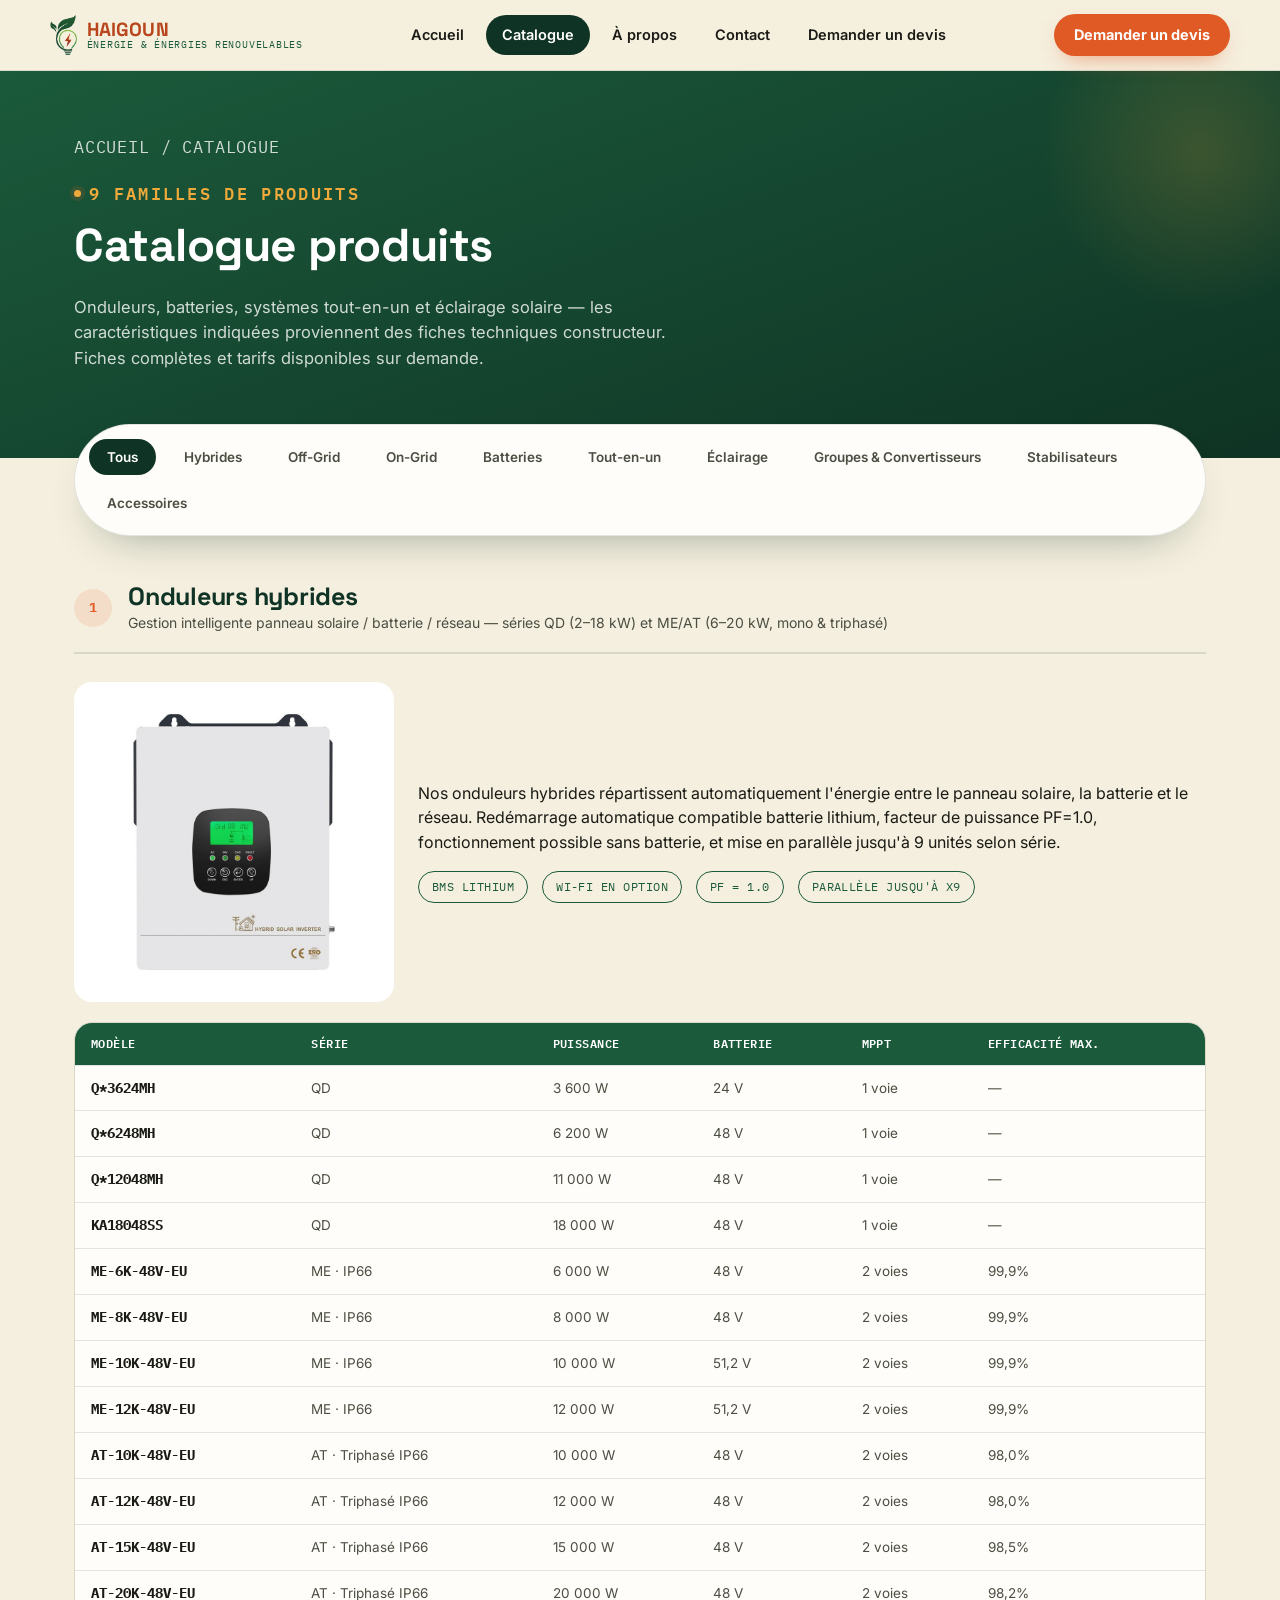
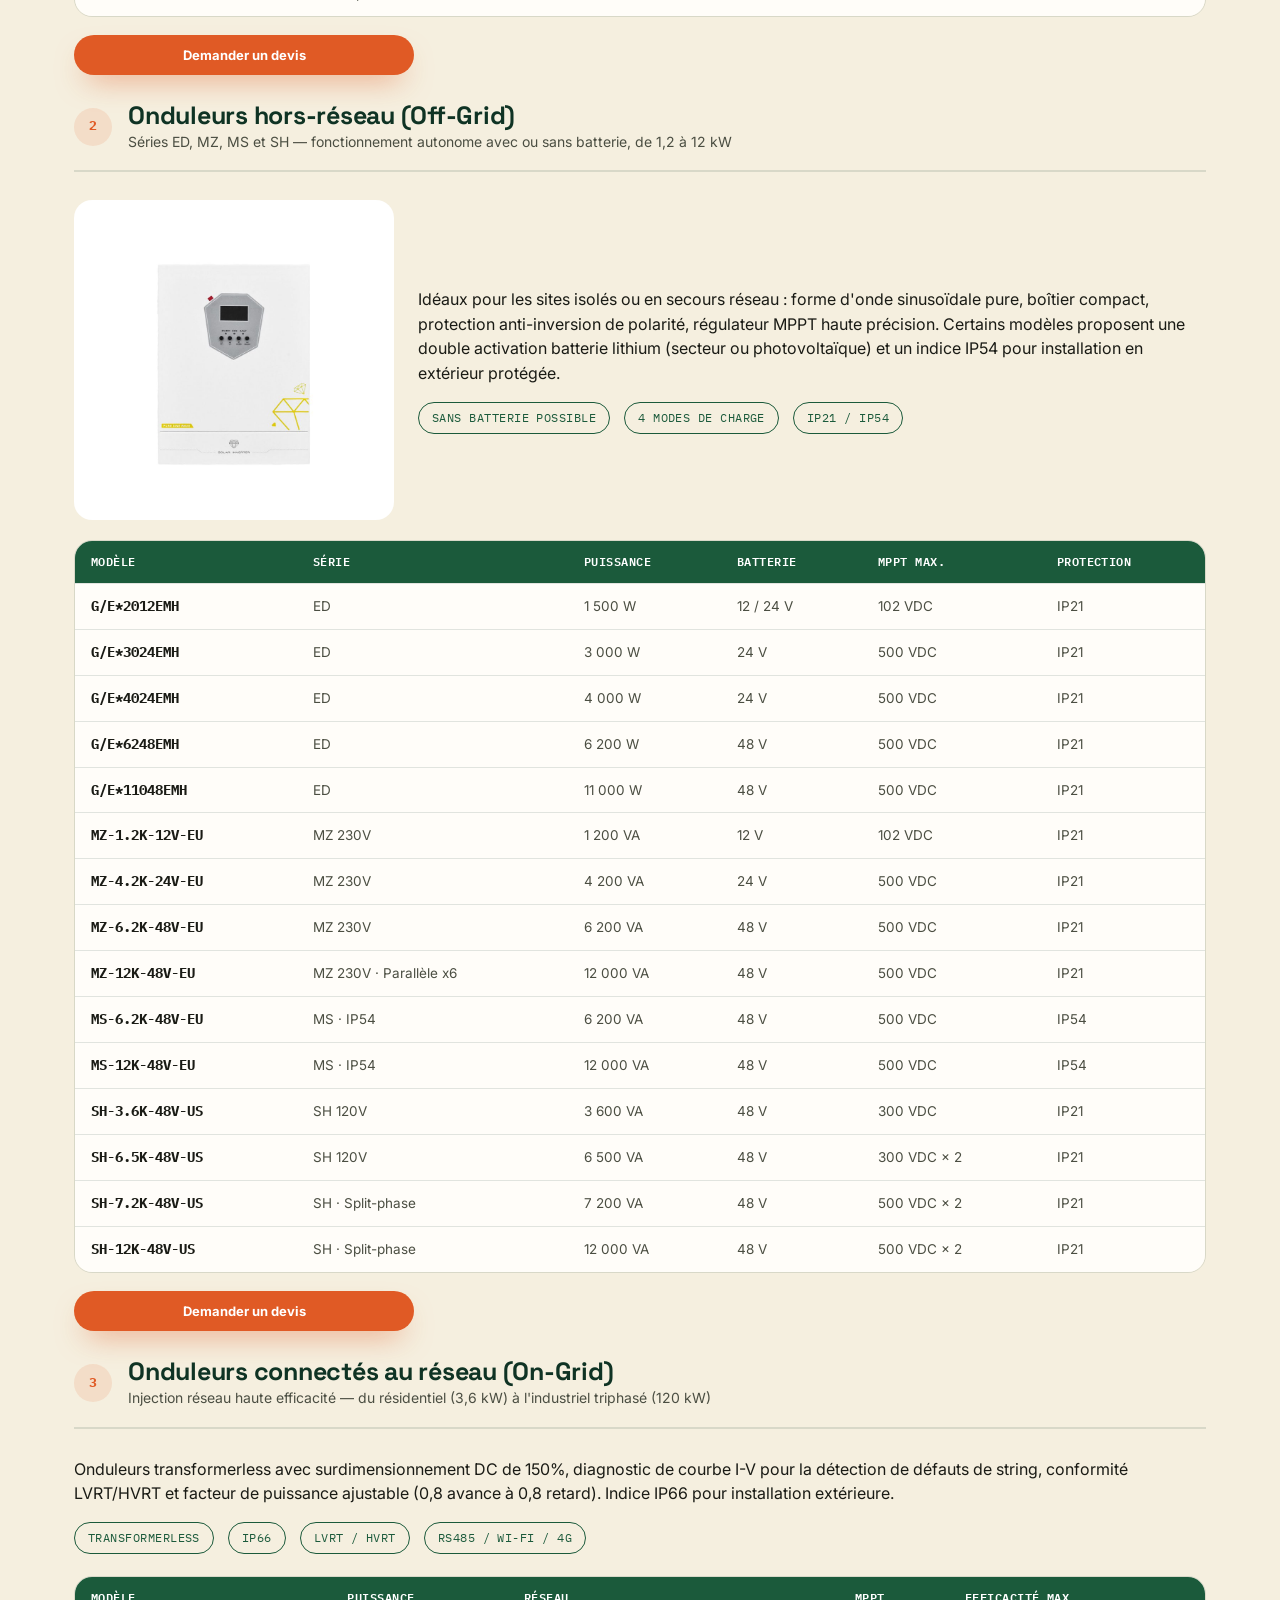
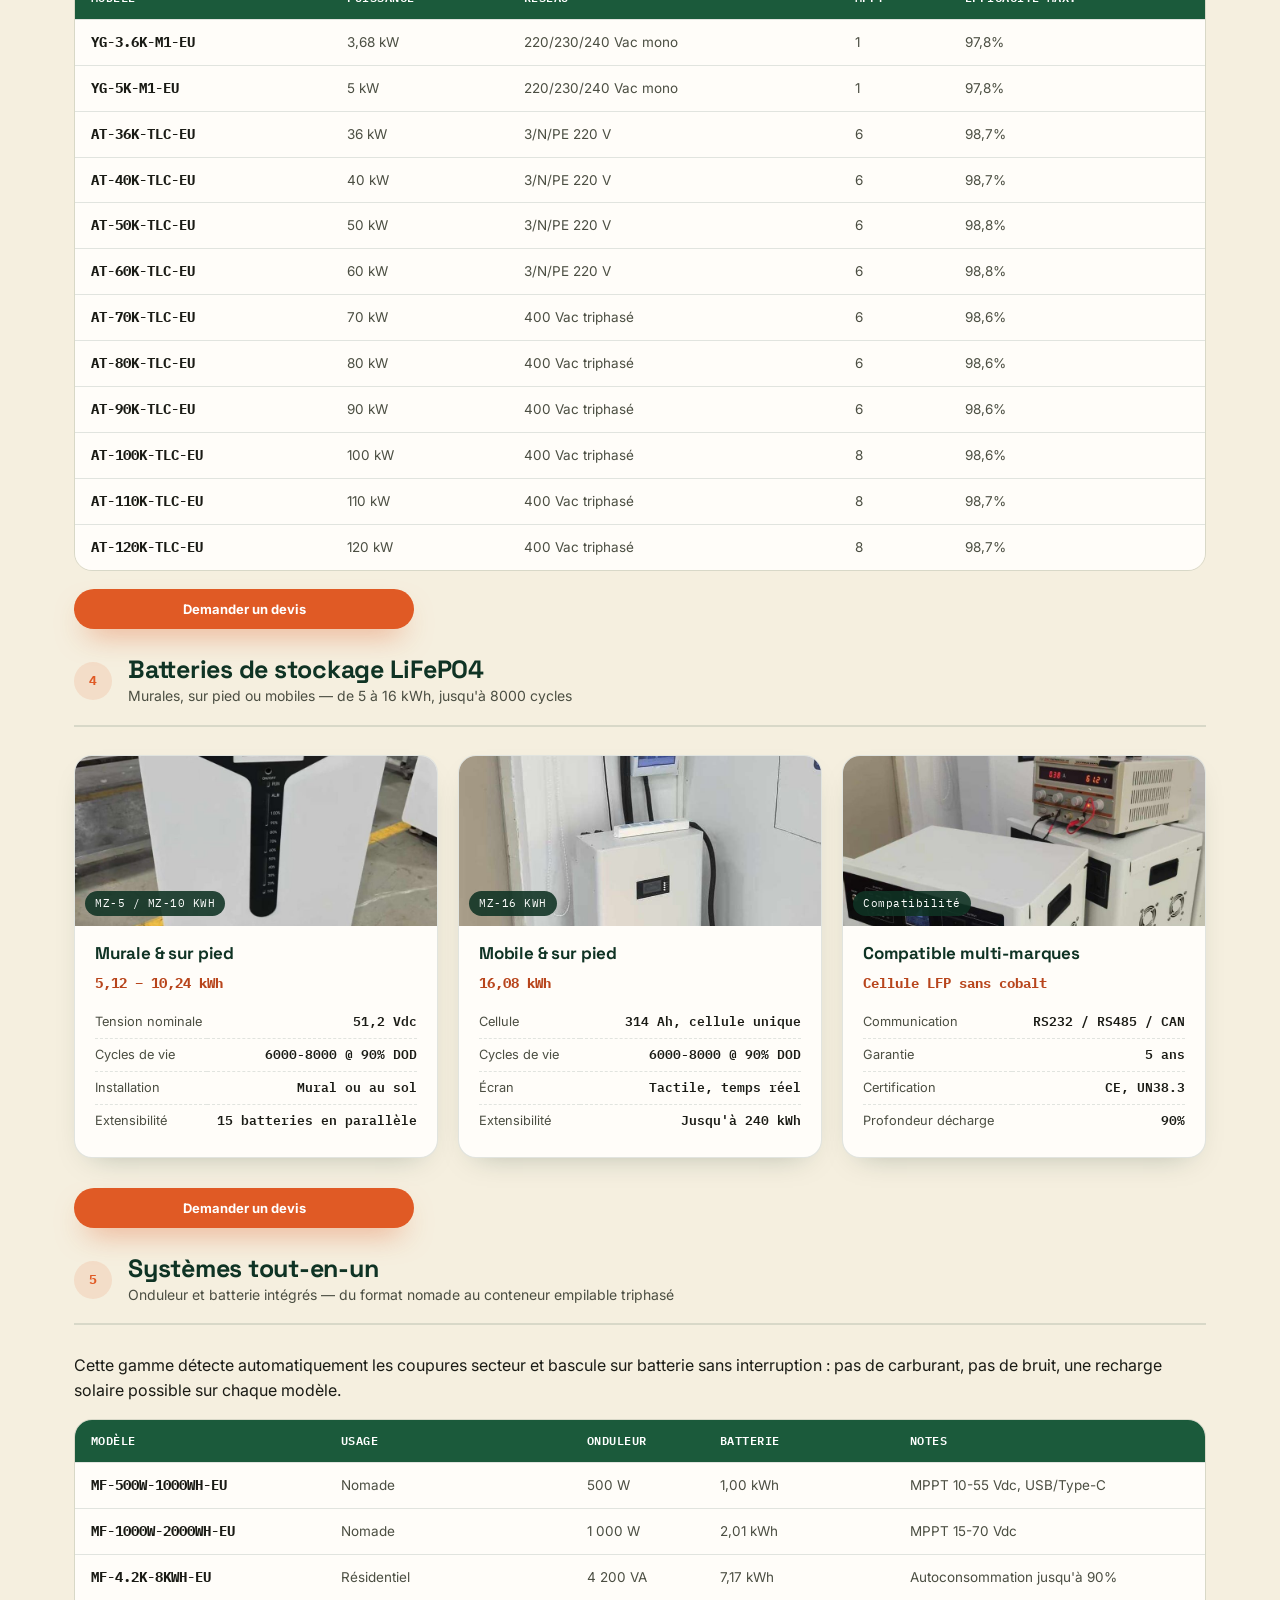
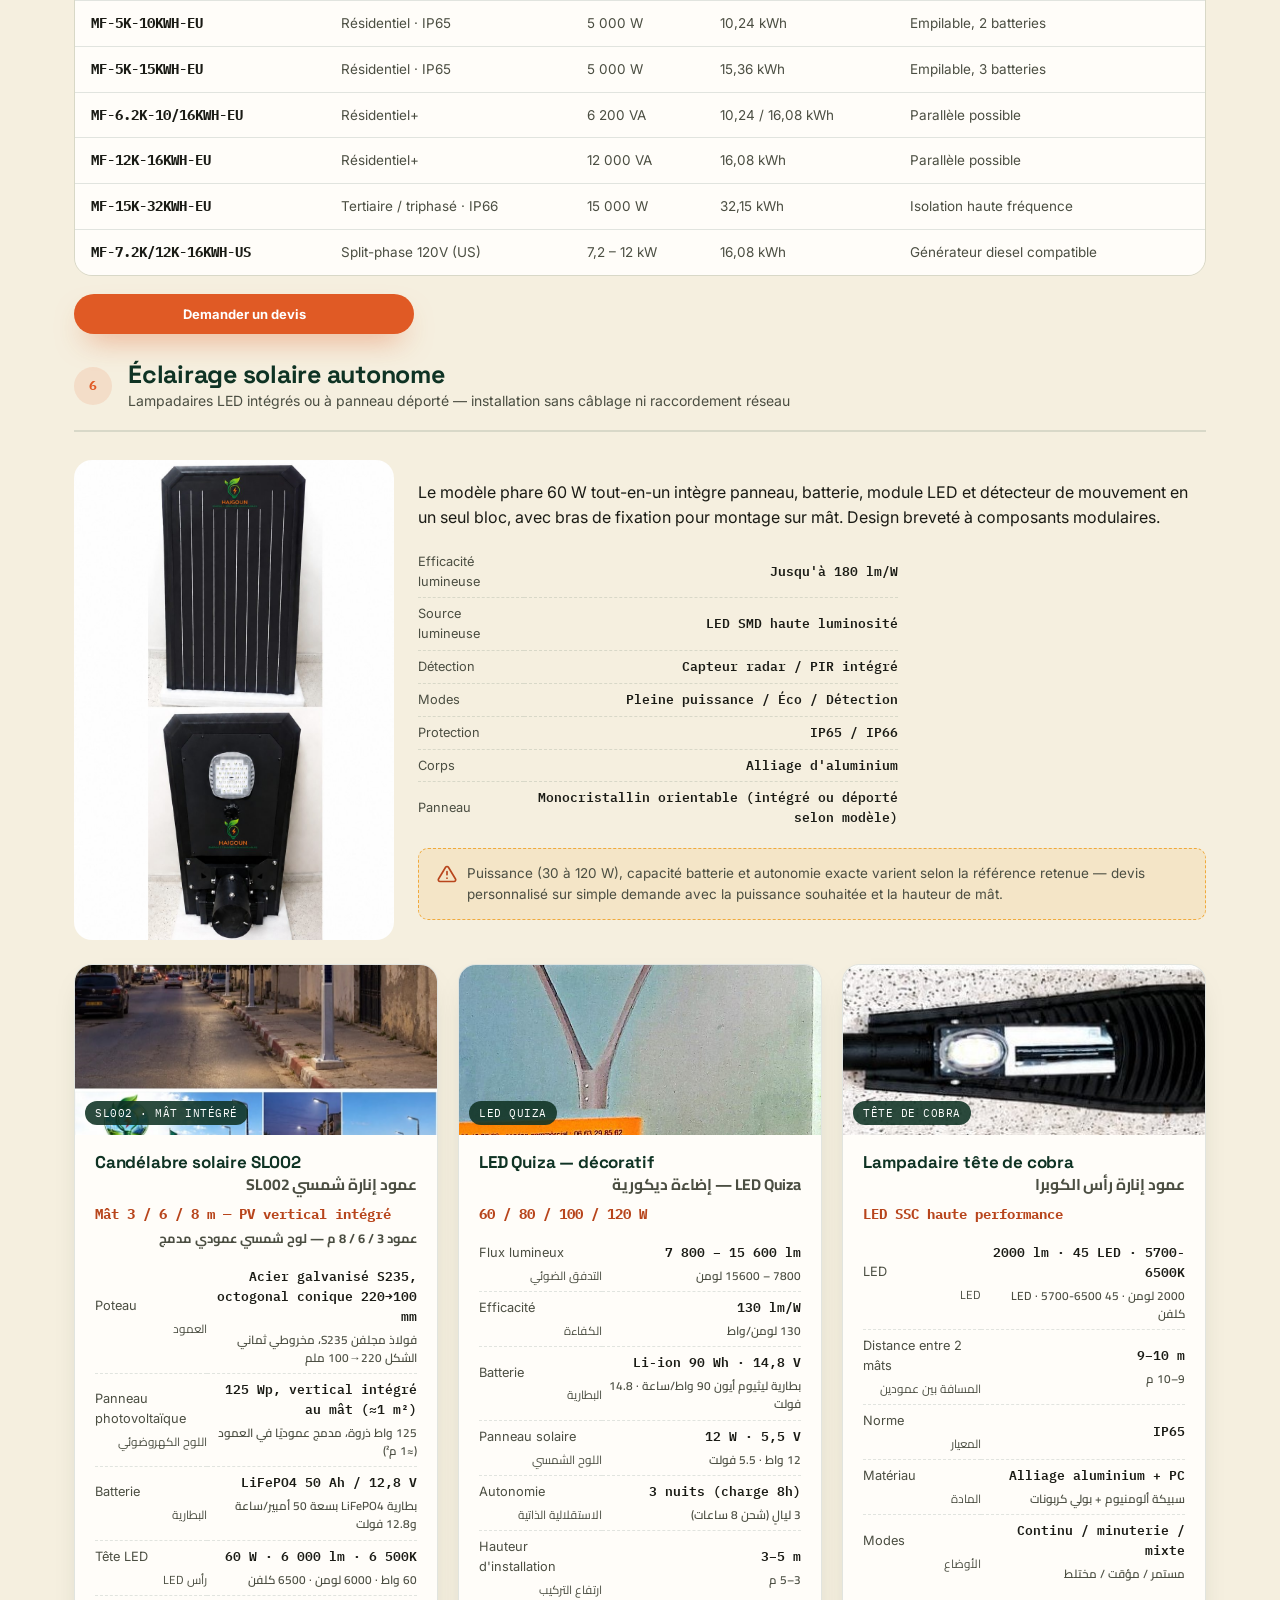
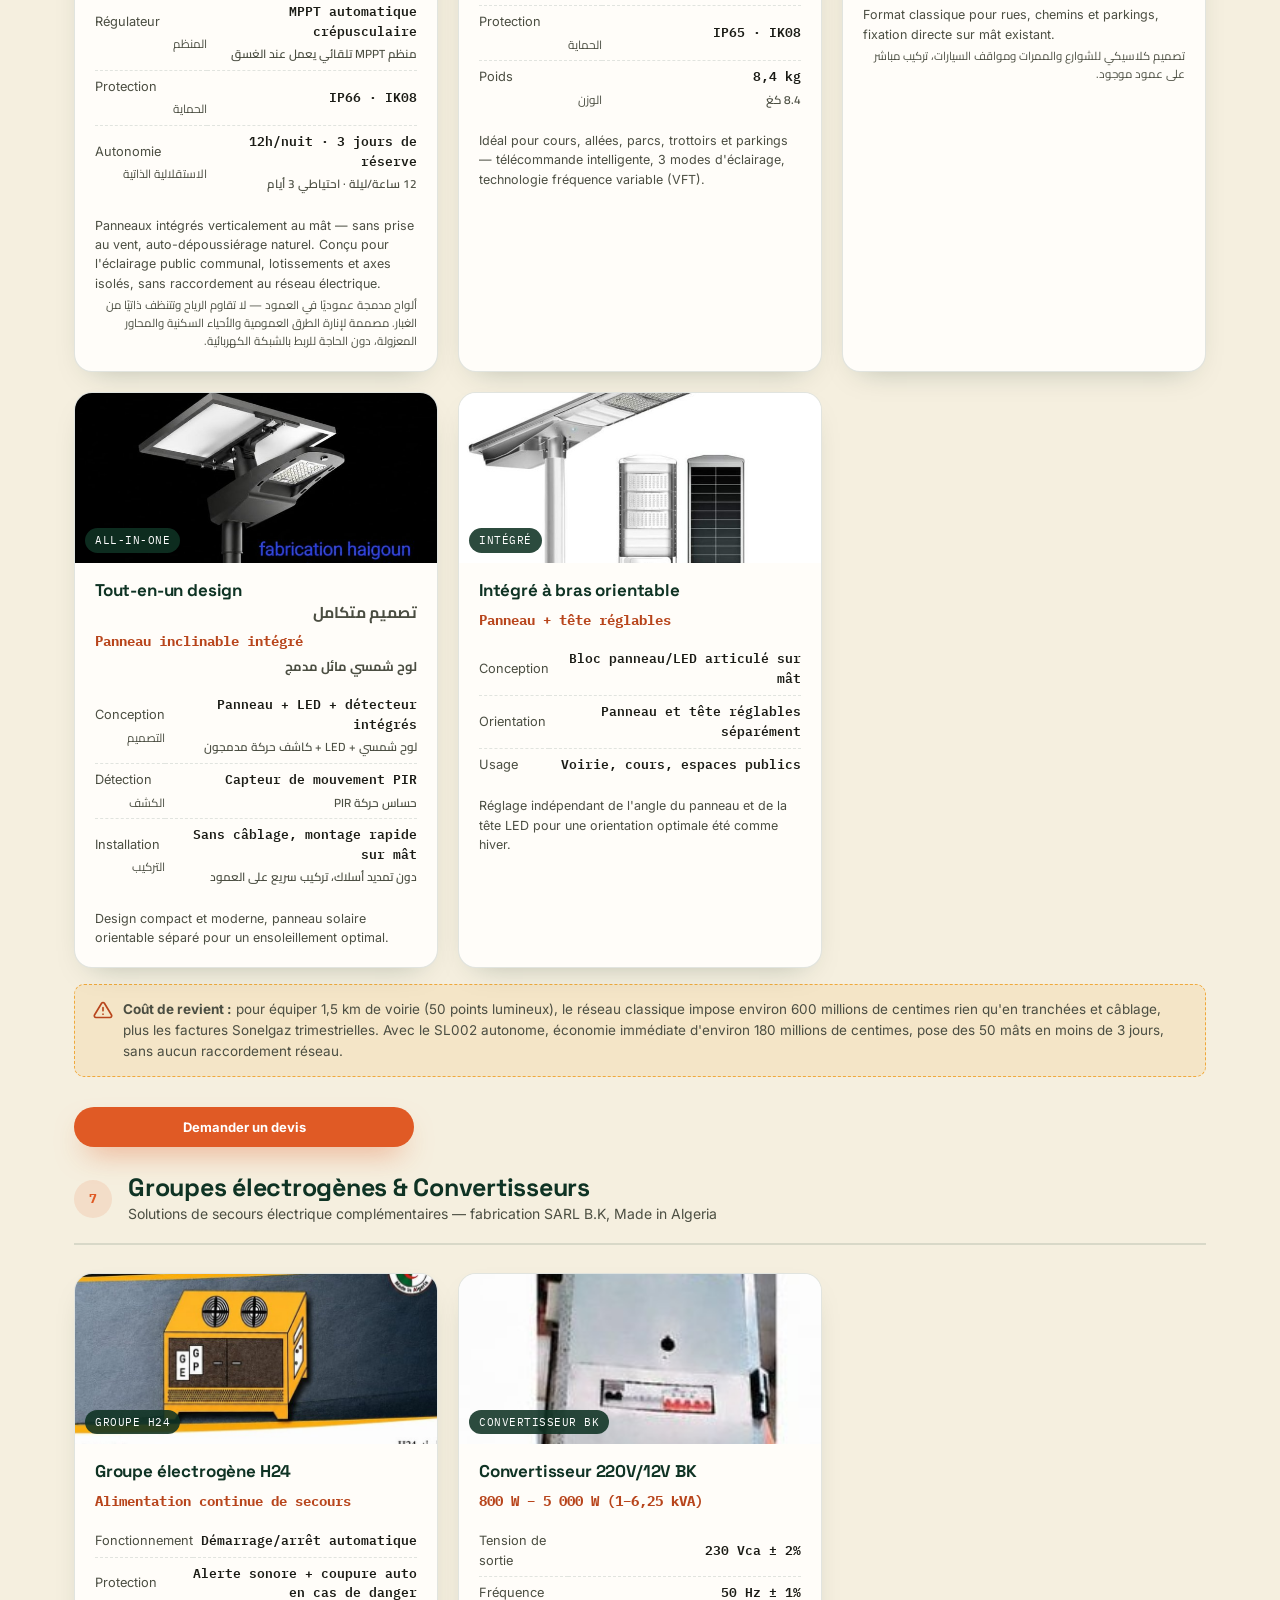
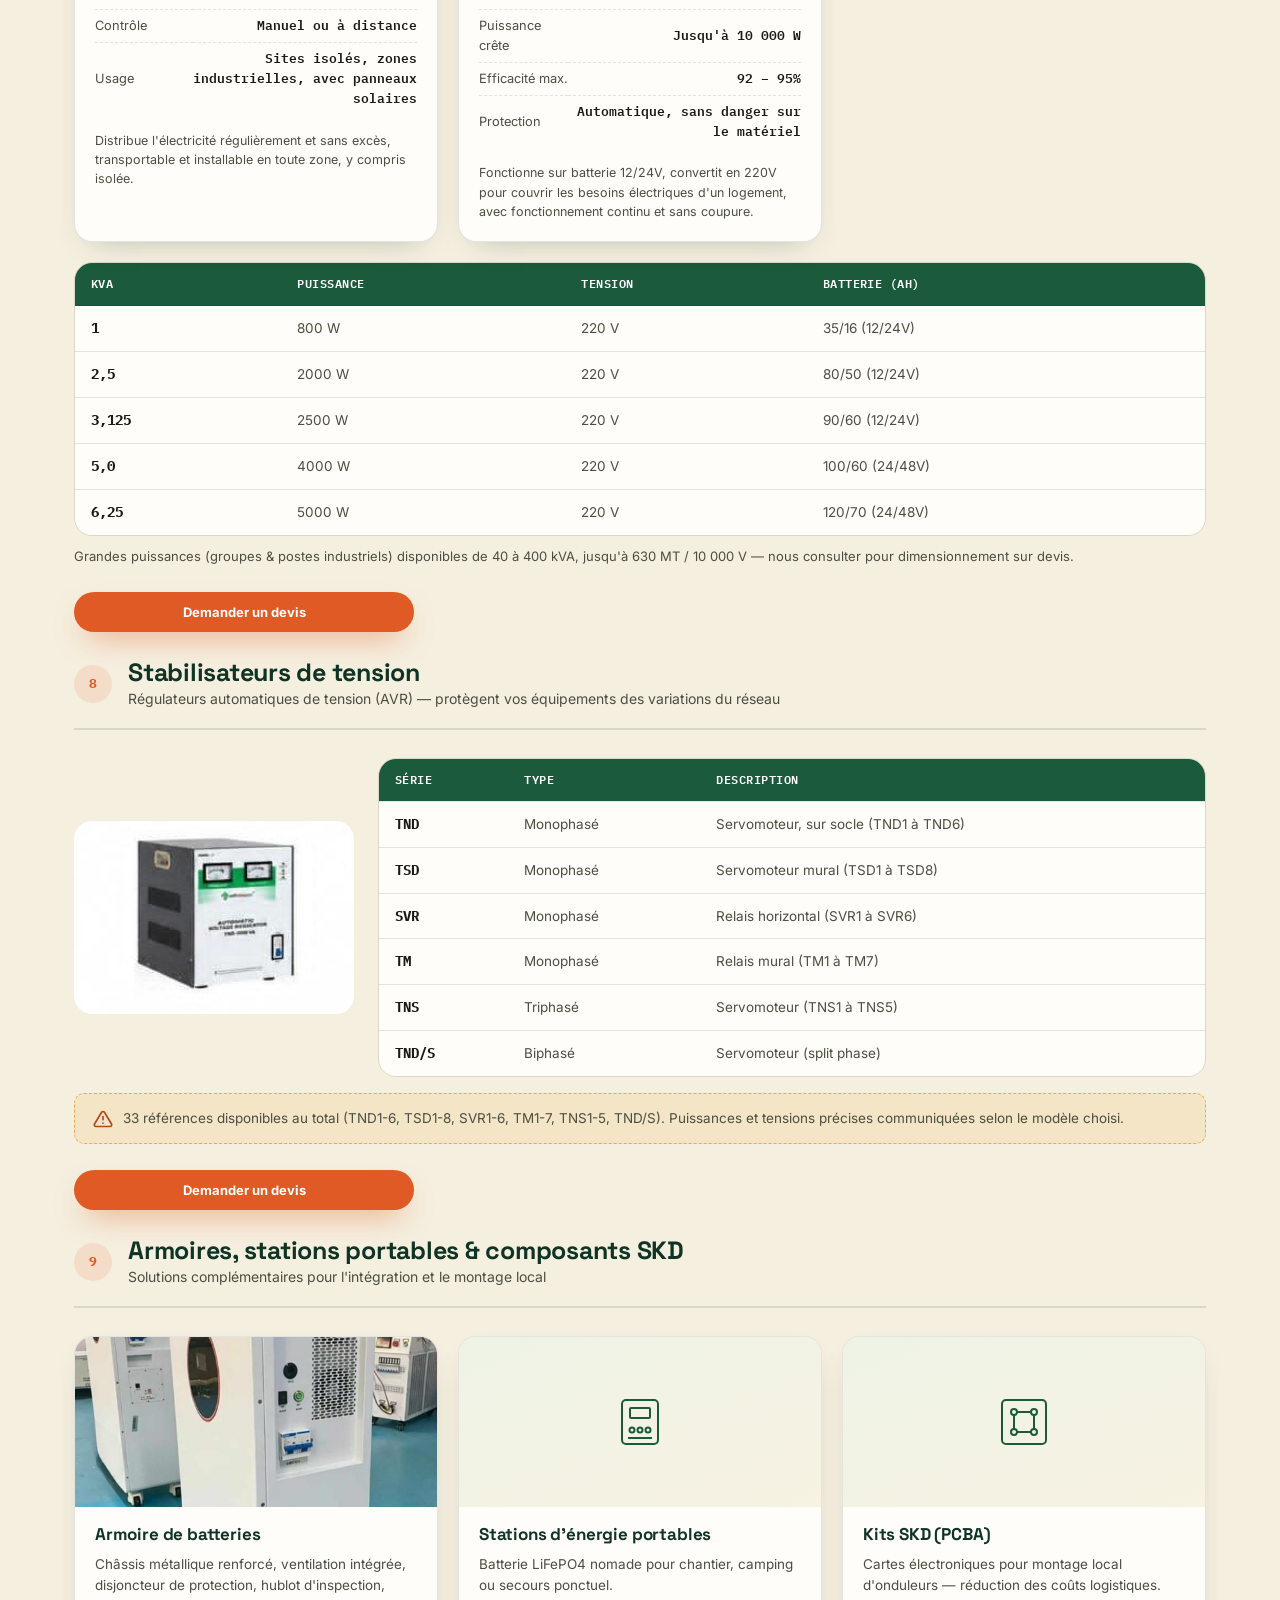
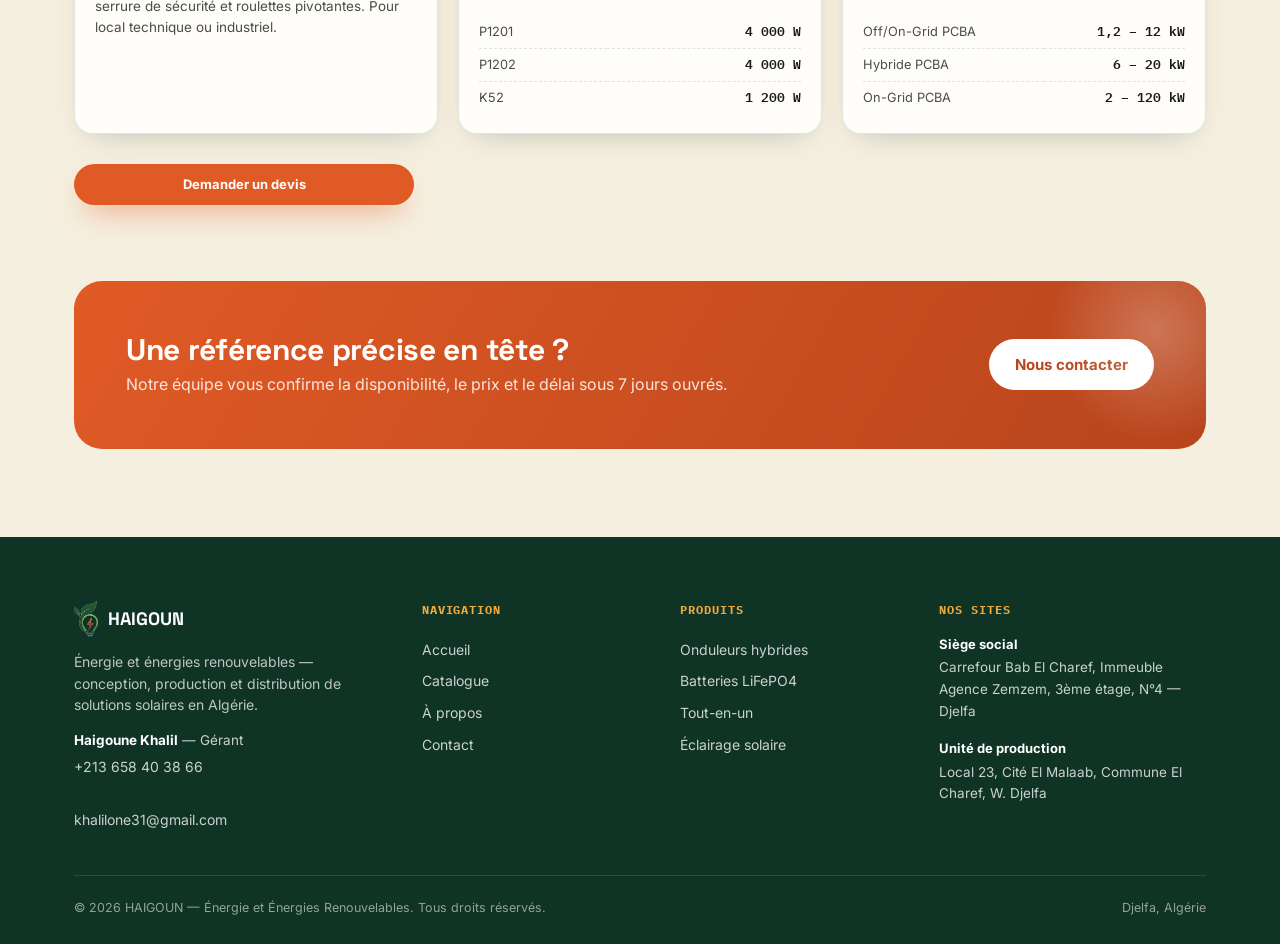
==== catalogue.html @ f2ba43ba "Update catalogue.html" ====
<!DOCTYPE html>
<html lang="fr">
<head>
<meta charset="UTF-8">
<meta name="viewport" content="width=device-width, initial-scale=1.0">
<title>Catalogue produits — HAIGOUN Énergie Solaire</title>
<meta name="description" content="Catalogue complet HAIGOUN : onduleurs hybrides, off-grid, on-grid, batteries LiFePO4, systèmes tout-en-un et éclairage solaire.">
<link rel="icon" href="logo-icon.png">
<link rel="stylesheet" href="style.css">
</head>
<body>

<header class="site-header">
  <div class="container nav">
    <a href="index.html" class="brand">
      <img src="logo-icon.png" alt="Logo HAIGOUN">
      <span class="brand-text"><strong>HAIGOUN</strong><span>Énergie &amp; énergies renouvelables</span></span>
    </a>
    <nav class="nav-links" id="nav-links">
      <a href="index.html">Accueil</a>
      <a href="catalogue.html" class="active">Catalogue</a>
      <a href="a-propos.html">À propos</a>
      <a href="contact.html">Contact</a>
      <a href="contact.html" class="nav-cta-mobile">Demander un devis</a>
    </nav>
    <a href="contact.html" class="nav-cta">Demander un devis</a>
    <button class="nav-toggle" aria-label="Ouvrir le menu" aria-expanded="false"><span></span><span></span><span></span></button>
  </div>
</header>

<section class="page-hero">
  <div class="page-hero-decor"></div>
  <div class="container">
    <p class="breadcrumb"><a href="index.html">Accueil</a> / Catalogue</p>
    <p class="eyebrow">9 familles de produits</p>
    <h1>Catalogue produits</h1>
    <p>Onduleurs, batteries, systèmes tout-en-un et éclairage solaire — les caractéristiques indiquées proviennent des fiches techniques constructeur. Fiches complètes et tarifs disponibles sur demande.</p>
  </div>
</section>

<div class="container">
  <div class="filter-bar reveal">
    <button class="filter-btn active" data-target="all">Tous</button>
    <button class="filter-btn" data-target="hybride">Hybrides</button>
    <button class="filter-btn" data-target="offgrid">Off-Grid</button>
    <button class="filter-btn" data-target="ongrid">On-Grid</button>
    <button class="filter-btn" data-target="batteries">Batteries</button>
    <button class="filter-btn" data-target="allinone">Tout-en-un</button>
    <button class="filter-btn" data-target="eclairage">Éclairage</button>
    <button class="filter-btn" data-target="groupes">Groupes &amp; Convertisseurs</button>
    <button class="filter-btn" data-target="stabilisateurs">Stabilisateurs</button>
    <button class="filter-btn" data-target="accessoires">Accessoires</button>
  </div>
</div>

<main class="container" style="padding-bottom:40px;">

  <!-- ============ HYBRIDE ============ -->
  <section class="cat-section reveal" id="hybride">
    <div class="cat-section-head">
      <span class="num">1</span>
      <div>
        <h2>Onduleurs hybrides</h2>
        <p>Gestion intelligente panneau solaire / batterie / réseau — séries QD (2–18 kW) et ME/AT (6–20 kW, mono &amp; triphasé)</p>
      </div>
    </div>

    <div style="display:grid;grid-template-columns:320px 1fr;gap:24px;margin-bottom:20px;" class="about-grid">
      <div class="prod-media" style="height:auto;border-radius:var(--radius-m);overflow:hidden;">
        <img src="hybrid-inverter.jpg" alt="Onduleur hybride solaire">
      </div>
      <div>
        <p>Nos onduleurs hybrides répartissent automatiquement l'énergie entre le panneau solaire, la batterie et le réseau. Redémarrage automatique compatible batterie lithium, facteur de puissance PF=1.0, fonctionnement possible sans batterie, et mise en parallèle jusqu'à 9 unités selon série.</p>
        <div class="badge-row">
          <span class="badge">BMS lithium</span>
          <span class="badge">Wi-Fi en option</span>
          <span class="badge">PF = 1.0</span>
          <span class="badge">Parallèle jusqu'à x9</span>
        </div>
      </div>
    </div>

    <div class="model-table-wrap">
      <table class="model-table">
        <thead><tr><th>Modèle</th><th>Série</th><th>Puissance</th><th>Batterie</th><th>MPPT</th><th>Efficacité max.</th></tr></thead>
        <tbody>
          <tr><td>Q*3624MH</td><td>QD</td><td>3 600 W</td><td>24 V</td><td>1 voie</td><td>—</td></tr>
          <tr><td>Q*6248MH</td><td>QD</td><td>6 200 W</td><td>48 V</td><td>1 voie</td><td>—</td></tr>
          <tr><td>Q*12048MH</td><td>QD</td><td>11 000 W</td><td>48 V</td><td>1 voie</td><td>—</td></tr>
          <tr><td>KA18048SS</td><td>QD</td><td>18 000 W</td><td>48 V</td><td>1 voie</td><td>—</td></tr>
          <tr><td>ME-6K-48V-EU</td><td>ME · IP66</td><td>6 000 W</td><td>48 V</td><td>2 voies</td><td>99,9%</td></tr>
          <tr><td>ME-8K-48V-EU</td><td>ME · IP66</td><td>8 000 W</td><td>48 V</td><td>2 voies</td><td>99,9%</td></tr>
          <tr><td>ME-10K-48V-EU</td><td>ME · IP66</td><td>10 000 W</td><td>51,2 V</td><td>2 voies</td><td>99,9%</td></tr>
          <tr><td>ME-12K-48V-EU</td><td>ME · IP66</td><td>12 000 W</td><td>51,2 V</td><td>2 voies</td><td>99,9%</td></tr>
          <tr><td>AT-10K-48V-EU</td><td>AT · Triphasé IP66</td><td>10 000 W</td><td>48 V</td><td>2 voies</td><td>98,0%</td></tr>
          <tr><td>AT-12K-48V-EU</td><td>AT · Triphasé IP66</td><td>12 000 W</td><td>48 V</td><td>2 voies</td><td>98,0%</td></tr>
          <tr><td>AT-15K-48V-EU</td><td>AT · Triphasé IP66</td><td>15 000 W</td><td>48 V</td><td>2 voies</td><td>98,5%</td></tr>
          <tr><td>AT-20K-48V-EU</td><td>AT · Triphasé IP66</td><td>20 000 W</td><td>48 V</td><td>2 voies</td><td>98,2%</td></tr>
        </tbody>
      </table>
    </div>
    <div class="prod-foot" style="max-width:340px;">
      <a href="contact.html" class="btn btn-primary">Demander un devis</a>
    </div>
  </section>

  <!-- ============ OFF-GRID ============ -->
  <section class="cat-section reveal" id="offgrid">
    <div class="cat-section-head">
      <span class="num">2</span>
      <div>
        <h2>Onduleurs hors-réseau (Off-Grid)</h2>
        <p>Séries ED, MZ, MS et SH — fonctionnement autonome avec ou sans batterie, de 1,2 à 12 kW</p>
      </div>
    </div>

    <div style="display:grid;grid-template-columns:320px 1fr;gap:24px;margin-bottom:20px;" class="about-grid">
      <div class="prod-media" style="height:auto;border-radius:var(--radius-m);overflow:hidden;">
        <img src="offgrid-inverter.jpg" alt="Onduleur solaire hors-réseau">
      </div>
      <div>
        <p>Idéaux pour les sites isolés ou en secours réseau : forme d'onde sinusoïdale pure, boîtier compact, protection anti-inversion de polarité, régulateur MPPT haute précision. Certains modèles proposent une double activation batterie lithium (secteur ou photovoltaïque) et un indice IP54 pour installation en extérieur protégée.</p>
        <div class="badge-row">
          <span class="badge">Sans batterie possible</span>
          <span class="badge">4 modes de charge</span>
          <span class="badge">IP21 / IP54</span>
        </div>
      </div>
    </div>

    <div class="model-table-wrap">
      <table class="model-table">
        <thead><tr><th>Modèle</th><th>Série</th><th>Puissance</th><th>Batterie</th><th>MPPT max.</th><th>Protection</th></tr></thead>
        <tbody>
          <tr><td>G/E*2012EMH</td><td>ED</td><td>1 500 W</td><td>12 / 24 V</td><td>102 VDC</td><td>IP21</td></tr>
          <tr><td>G/E*3024EMH</td><td>ED</td><td>3 000 W</td><td>24 V</td><td>500 VDC</td><td>IP21</td></tr>
          <tr><td>G/E*4024EMH</td><td>ED</td><td>4 000 W</td><td>24 V</td><td>500 VDC</td><td>IP21</td></tr>
          <tr><td>G/E*6248EMH</td><td>ED</td><td>6 200 W</td><td>48 V</td><td>500 VDC</td><td>IP21</td></tr>
          <tr><td>G/E*11048EMH</td><td>ED</td><td>11 000 W</td><td>48 V</td><td>500 VDC</td><td>IP21</td></tr>
          <tr><td>MZ-1.2K-12V-EU</td><td>MZ 230V</td><td>1 200 VA</td><td>12 V</td><td>102 VDC</td><td>IP21</td></tr>
          <tr><td>MZ-4.2K-24V-EU</td><td>MZ 230V</td><td>4 200 VA</td><td>24 V</td><td>500 VDC</td><td>IP21</td></tr>
          <tr><td>MZ-6.2K-48V-EU</td><td>MZ 230V</td><td>6 200 VA</td><td>48 V</td><td>500 VDC</td><td>IP21</td></tr>
          <tr><td>MZ-12K-48V-EU</td><td>MZ 230V · Parallèle x6</td><td>12 000 VA</td><td>48 V</td><td>500 VDC</td><td>IP21</td></tr>
          <tr><td>MS-6.2K-48V-EU</td><td>MS · IP54</td><td>6 200 VA</td><td>48 V</td><td>500 VDC</td><td>IP54</td></tr>
          <tr><td>MS-12K-48V-EU</td><td>MS · IP54</td><td>12 000 VA</td><td>48 V</td><td>500 VDC</td><td>IP54</td></tr>
          <tr><td>SH-3.6K-48V-US</td><td>SH 120V</td><td>3 600 VA</td><td>48 V</td><td>300 VDC</td><td>IP21</td></tr>
          <tr><td>SH-6.5K-48V-US</td><td>SH 120V</td><td>6 500 VA</td><td>48 V</td><td>300 VDC × 2</td><td>IP21</td></tr>
          <tr><td>SH-7.2K-48V-US</td><td>SH · Split-phase</td><td>7 200 VA</td><td>48 V</td><td>500 VDC × 2</td><td>IP21</td></tr>
          <tr><td>SH-12K-48V-US</td><td>SH · Split-phase</td><td>12 000 VA</td><td>48 V</td><td>500 VDC × 2</td><td>IP21</td></tr>
        </tbody>
      </table>
    </div>
    <div class="prod-foot" style="max-width:340px;">
      <a href="contact.html" class="btn btn-primary">Demander un devis</a>
    </div>
  </section>

  <!-- ============ ON-GRID ============ -->
  <section class="cat-section reveal" id="ongrid">
    <div class="cat-section-head">
      <span class="num">3</span>
      <div>
        <h2>Onduleurs connectés au réseau (On-Grid)</h2>
        <p>Injection réseau haute efficacité — du résidentiel (3,6 kW) à l'industriel triphasé (120 kW)</p>
      </div>
    </div>

    <p>Onduleurs transformerless avec surdimensionnement DC de 150%, diagnostic de courbe I-V pour la détection de défauts de string, conformité LVRT/HVRT et facteur de puissance ajustable (0,8 avance à 0,8 retard). Indice IP66 pour installation extérieure.</p>
    <div class="badge-row" style="margin-bottom:22px;">
      <span class="badge">Transformerless</span>
      <span class="badge">IP66</span>
      <span class="badge">LVRT / HVRT</span>
      <span class="badge">RS485 / Wi-Fi / 4G</span>
    </div>

    <div class="model-table-wrap">
      <table class="model-table">
        <thead><tr><th>Modèle</th><th>Puissance</th><th>Réseau</th><th>MPPT</th><th>Efficacité max.</th></tr></thead>
        <tbody>
          <tr><td>YG-3.6K-M1-EU</td><td>3,68 kW</td><td>220/230/240 Vac mono</td><td>1</td><td>97,8%</td></tr>
          <tr><td>YG-5K-M1-EU</td><td>5 kW</td><td>220/230/240 Vac mono</td><td>1</td><td>97,8%</td></tr>
          <tr><td>AT-36K-TLC-EU</td><td>36 kW</td><td>3/N/PE 220 V</td><td>6</td><td>98,7%</td></tr>
          <tr><td>AT-40K-TLC-EU</td><td>40 kW</td><td>3/N/PE 220 V</td><td>6</td><td>98,7%</td></tr>
          <tr><td>AT-50K-TLC-EU</td><td>50 kW</td><td>3/N/PE 220 V</td><td>6</td><td>98,8%</td></tr>
          <tr><td>AT-60K-TLC-EU</td><td>60 kW</td><td>3/N/PE 220 V</td><td>6</td><td>98,8%</td></tr>
          <tr><td>AT-70K-TLC-EU</td><td>70 kW</td><td>400 Vac triphasé</td><td>6</td><td>98,6%</td></tr>
          <tr><td>AT-80K-TLC-EU</td><td>80 kW</td><td>400 Vac triphasé</td><td>6</td><td>98,6%</td></tr>
          <tr><td>AT-90K-TLC-EU</td><td>90 kW</td><td>400 Vac triphasé</td><td>6</td><td>98,6%</td></tr>
          <tr><td>AT-100K-TLC-EU</td><td>100 kW</td><td>400 Vac triphasé</td><td>8</td><td>98,6%</td></tr>
          <tr><td>AT-110K-TLC-EU</td><td>110 kW</td><td>400 Vac triphasé</td><td>8</td><td>98,7%</td></tr>
          <tr><td>AT-120K-TLC-EU</td><td>120 kW</td><td>400 Vac triphasé</td><td>8</td><td>98,7%</td></tr>
        </tbody>
      </table>
    </div>
    <div class="prod-foot" style="max-width:340px;">
      <a href="contact.html" class="btn btn-primary">Demander un devis</a>
    </div>
  </section>

  <!-- ============ BATTERIES ============ -->
  <section class="cat-section reveal" id="batteries">
    <div class="cat-section-head">
      <span class="num">4</span>
      <div>
        <h2>Batteries de stockage LiFePO4</h2>
        <p>Murales, sur pied ou mobiles — de 5 à 16 kWh, jusqu'à 8000 cycles</p>
      </div>
    </div>

    <div class="prod-grid">
      <div class="prod-card">
        <div class="prod-media"><img src="storage-install-2.jpg" alt="Batterie murale LiFePO4"><span class="prod-series">MZ-5 / MZ-10 KWH</span></div>
        <div class="prod-body">
          <h4>Murale &amp; sur pied</h4>
          <span class="prod-power">5,12 – 10,24 kWh</span>
          <table class="spec-table">
            <tr><td>Tension nominale</td><td>51,2 Vdc</td></tr>
            <tr><td>Cycles de vie</td><td>6000-8000 @ 90% DOD</td></tr>
            <tr><td>Installation</td><td>Mural ou au sol</td></tr>
            <tr><td>Extensibilité</td><td>15 batteries en parallèle</td></tr>
          </table>
        </div>
      </div>
      <div class="prod-card">
        <div class="prod-media"><img src="storage-install.jpg" alt="Batterie sur pied LiFePO4"><span class="prod-series">MZ-16 KWH</span></div>
        <div class="prod-body">
          <h4>Mobile &amp; sur pied</h4>
          <span class="prod-power">16,08 kWh</span>
          <table class="spec-table">
            <tr><td>Cellule</td><td>314 Ah, cellule unique</td></tr>
            <tr><td>Cycles de vie</td><td>6000-8000 @ 90% DOD</td></tr>
            <tr><td>Écran</td><td>Tactile, temps réel</td></tr>
            <tr><td>Extensibilité</td><td>Jusqu'à 240 kWh</td></tr>
          </table>
        </div>
      </div>
      <div class="prod-card">
        <div class="prod-media"><img src="storage-install-3.jpg" alt="Système de stockage solaire"><span class="prod-series">Compatibilité</span></div>
        <div class="prod-body">
          <h4>Compatible multi-marques</h4>
          <span class="prod-power">Cellule LFP sans cobalt</span>
          <table class="spec-table">
            <tr><td>Communication</td><td>RS232 / RS485 / CAN</td></tr>
            <tr><td>Garantie</td><td>5 ans</td></tr>
            <tr><td>Certification</td><td>CE, UN38.3</td></tr>
            <tr><td>Profondeur décharge</td><td>90%</td></tr>
          </table>
        </div>
      </div>
    </div>
    <div class="prod-foot" style="max-width:340px;margin-top:20px;">
      <a href="contact.html" class="btn btn-primary">Demander un devis</a>
    </div>
  </section>

  <!-- ============ ALL-IN-ONE ============ -->
  <section class="cat-section reveal" id="allinone">
    <div class="cat-section-head">
      <span class="num">5</span>
      <div>
        <h2>Systèmes tout-en-un</h2>
        <p>Onduleur et batterie intégrés — du format nomade au conteneur empilable triphasé</p>
      </div>
    </div>

    <p>Cette gamme détecte automatiquement les coupures secteur et bascule sur batterie sans interruption : pas de carburant, pas de bruit, une recharge solaire possible sur chaque modèle.</p>

    <div class="model-table-wrap">
      <table class="model-table">
        <thead><tr><th>Modèle</th><th>Usage</th><th>Onduleur</th><th>Batterie</th><th>Notes</th></tr></thead>
        <tbody>
          <tr><td>MF-500W-1000WH-EU</td><td>Nomade</td><td>500 W</td><td>1,00 kWh</td><td>MPPT 10-55 Vdc, USB/Type-C</td></tr>
          <tr><td>MF-1000W-2000WH-EU</td><td>Nomade</td><td>1 000 W</td><td>2,01 kWh</td><td>MPPT 15-70 Vdc</td></tr>
          <tr><td>MF-4.2K-8KWH-EU</td><td>Résidentiel</td><td>4 200 VA</td><td>7,17 kWh</td><td>Autoconsommation jusqu'à 90%</td></tr>
          <tr><td>MF-5K-10KWH-EU</td><td>Résidentiel · IP65</td><td>5 000 W</td><td>10,24 kWh</td><td>Empilable, 2 batteries</td></tr>
          <tr><td>MF-5K-15KWH-EU</td><td>Résidentiel · IP65</td><td>5 000 W</td><td>15,36 kWh</td><td>Empilable, 3 batteries</td></tr>
          <tr><td>MF-6.2K-10/16KWH-EU</td><td>Résidentiel+</td><td>6 200 VA</td><td>10,24 / 16,08 kWh</td><td>Parallèle possible</td></tr>
          <tr><td>MF-12K-16KWH-EU</td><td>Résidentiel+</td><td>12 000 VA</td><td>16,08 kWh</td><td>Parallèle possible</td></tr>
          <tr><td>MF-15K-32KWH-EU</td><td>Tertiaire / triphasé · IP66</td><td>15 000 W</td><td>32,15 kWh</td><td>Isolation haute fréquence</td></tr>
          <tr><td>MF-7.2K/12K-16KWH-US</td><td>Split-phase 120V (US)</td><td>7,2 – 12 kW</td><td>16,08 kWh</td><td>Générateur diesel compatible</td></tr>
        </tbody>
      </table>
    </div>
    <div class="prod-foot" style="max-width:340px;">
      <a href="contact.html" class="btn btn-primary">Demander un devis</a>
    </div>
  </section>

  <!-- ============ ECLAIRAGE ============ -->
  <section class="cat-section reveal" id="eclairage">
    <div class="cat-section-head">
      <span class="num">6</span>
      <div>
        <h2>Éclairage solaire autonome</h2>
        <p>Lampadaires LED intégrés ou à panneau déporté — installation sans câblage ni raccordement réseau</p>
      </div>
    </div>

    <div style="display:grid;grid-template-columns:320px 1fr;gap:24px;" class="about-grid">
      <div class="prod-media" style="height:auto;border-radius:var(--radius-m);overflow:hidden;">
        <img src="streetlight.jpg" alt="Lampadaire solaire LED HAIGOUN tout-en-un">
      </div>
      <div>
        <p>Le modèle phare 60 W tout-en-un intègre panneau, batterie, module LED et détecteur de mouvement en un seul bloc, avec bras de fixation pour montage sur mât. Design breveté à composants modulaires.</p>
        <table class="spec-table" style="max-width:480px;">
          <tr><td>Efficacité lumineuse</td><td>Jusqu'à 180 lm/W</td></tr>
          <tr><td>Source lumineuse</td><td>LED SMD haute luminosité</td></tr>
          <tr><td>Détection</td><td>Capteur radar / PIR intégré</td></tr>
          <tr><td>Modes</td><td>Pleine puissance / Éco / Détection</td></tr>
          <tr><td>Protection</td><td>IP65 / IP66</td></tr>
          <tr><td>Corps</td><td>Alliage d'aluminium</td></tr>
          <tr><td>Panneau</td><td>Monocristallin orientable (intégré ou déporté selon modèle)</td></tr>
        </table>
        <div class="note-box" style="margin-top:14px;">
          <svg viewBox="0 0 24 24" fill="none" stroke-width="2" stroke-linecap="round" stroke-linejoin="round"><path d="M12 9v4M12 17h.01M10.3 3.9 1.8 18a2 2 0 0 0 1.7 3h17a2 2 0 0 0 1.7-3L13.7 3.9a2 2 0 0 0-3.4 0Z"/></svg>
          <span>Puissance (30 à 120 W), capacité batterie et autonomie exacte varient selon la référence retenue — devis personnalisé sur simple demande avec la puissance souhaitée et la hauteur de mât.</span>
        </div>
      </div>
    </div>

    <div class="prod-grid" style="margin-top:24px;"><div class="prod-card">
        <div class="prod-media"><img src="sl002-lamppost.jpg" alt="Candélabre solaire autonome HAIGOUN SL002 installé en voirie"><span class="prod-series">SL002 · MÂT INTÉGRÉ</span></div>
        <div class="prod-body">
          <h4>Candélabre solaire SL002<span class="ar-line">عمود إنارة شمسي SL002</span></h4>
          <span class="prod-power">Mât 3 / 6 / 8 m — PV vertical intégré<span class="ar-line">عمود 3 / 6 / 8 م — لوح شمسي عمودي مدمج</span></span>
          <table class="spec-table">
            <tr><td>Poteau<span class="ar-line">العمود</span></td><td>Acier galvanisé S235, octogonal conique 220→100 mm<span class="ar-line">فولاذ مجلفن S235، مخروطي ثماني الشكل 220→100 ملم</span></td></tr>
            <tr><td>Panneau photovoltaïque<span class="ar-line">اللوح الكهروضوئي</span></td><td>125 Wp, vertical intégré au mât (≈1 m²)<span class="ar-line">125 واط ذروة، مدمج عموديًا في العمود (≈1 م²)</span></td></tr>
            <tr><td>Batterie<span class="ar-line">البطارية</span></td><td>LiFePO4 50 Ah / 12,8 V<span class="ar-line">بطارية LiFePO4 بسعة 50 أمبير/ساعة و12.8 فولت</span></td></tr>
            <tr><td>Tête LED<span class="ar-line">رأس LED</span></td><td>60 W · 6 000 lm · 6 500K<span class="ar-line">60 واط · 6000 لومن · 6500 كلفن</span></td></tr>
            <tr><td>Régulateur<span class="ar-line">المنظم</span></td><td>MPPT automatique crépusculaire<span class="ar-line">منظم MPPT تلقائي يعمل عند الغسق</span></td></tr>
            <tr><td>Protection<span class="ar-line">الحماية</span></td><td>IP66 · IK08</td></tr>
            <tr><td>Autonomie<span class="ar-line">الاستقلالية الذاتية</span></td><td>12h/nuit · 3 jours de réserve<span class="ar-line">12 ساعة/ليلة · احتياطي 3 أيام</span></td></tr>
          </table>
          <p style="font-size:12.5px;color:var(--ink-soft);margin:6px 0 0;">Panneaux intégrés verticalement au mât — sans prise au vent, auto-dépoussiérage naturel. Conçu pour l'éclairage public communal, lotissements et axes isolés, sans raccordement au réseau électrique.<span class="ar-line">ألواح مدمجة عموديًا في العمود — لا تقاوم الرياح وتتنظف ذاتيًا من الغبار. مصممة لإنارة الطرق العمومية والأحياء السكنية والمحاور المعزولة، دون الحاجة للربط بالشبكة الكهربائية.</span></p>
        </div>
      </div>
      <div class="prod-card">
        <div class="prod-media"><img src="led-quiza.jpg" alt="Lampadaire solaire décoratif LED Quiza"><span class="prod-series">LED QUIZA</span></div>
        <div class="prod-body">
          <h4>LED Quiza — décoratif<span class="ar-line">LED Quiza — إضاءة ديكورية</span></h4>
          <span class="prod-power">60 / 80 / 100 / 120 W</span>
          <table class="spec-table">
            <tr><td>Flux lumineux<span class="ar-line">التدفق الضوئي</span></td><td>7 800 – 15 600 lm<span class="ar-line">7800 – 15600 لومن</span></td></tr>
            <tr><td>Efficacité<span class="ar-line">الكفاءة</span></td><td>130 lm/W<span class="ar-line">130 لومن/واط</span></td></tr>
            <tr><td>Batterie<span class="ar-line">البطارية</span></td><td>Li-ion 90 Wh · 14,8 V<span class="ar-line">بطارية ليثيوم أيون 90 واط/ساعة · 14.8 فولت</span></td></tr>
            <tr><td>Panneau solaire<span class="ar-line">اللوح الشمسي</span></td><td>12 W · 5,5 V<span class="ar-line">12 واط · 5.5 فولت</span></td></tr>
            <tr><td>Autonomie<span class="ar-line">الاستقلالية الذاتية</span></td><td>3 nuits (charge 8h)<span class="ar-line">3 ليالٍ (شحن 8 ساعات)</span></td></tr>
            <tr><td>Hauteur d'installation<span class="ar-line">ارتفاع التركيب</span></td><td>3–5 m<span class="ar-line">3–5 م</span></td></tr>
            <tr><td>Protection<span class="ar-line">الحماية</span></td><td>IP65 · IK08</td></tr>
            <tr><td>Poids<span class="ar-line">الوزن</span></td><td>8,4 kg<span class="ar-line">8.4 كغ</span></td></tr>
          </table>
          <p style="font-size:12.5px;color:var(--ink-soft);margin:6px 0 0;">Idéal pour cours, allées, parcs, trottoirs et parkings — télécommande intelligente, 3 modes d'éclairage, technologie fréquence variable (VFT).</p>
        </div>
      </div>
      <div class="prod-card">
        <div class="prod-media"><img src="streetlight-cobra.jpg" alt="Lampadaire solaire tête de cobra"><span class="prod-series">TÊTE DE COBRA</span></div>
        <div class="prod-body">
          <h4>Lampadaire tête de cobra<span class="ar-line">عمود إنارة رأس الكوبرا</span></h4>
          <span class="prod-power">LED SSC haute performance</span>
          <table class="spec-table">
            <tr><td>LED<span class="ar-line">LED</span></td><td>2000 lm · 45 LED · 5700-6500K<span class="ar-line">2000 لومن · 45 LED · 5700-6500 كلفن</span></td></tr>
            <tr><td>Distance entre 2 mâts<span class="ar-line">المسافة بين عمودين</span></td><td>9–10 m<span class="ar-line">9–10 م</span></td></tr>
            <tr><td>Norme<span class="ar-line">المعيار</span></td><td>IP65</td></tr>
            <tr><td>Matériau<span class="ar-line">المادة</span></td><td>Alliage aluminium + PC<span class="ar-line">سبيكة ألومنيوم + بولي كربونات</span></td></tr>
            <tr><td>Modes<span class="ar-line">الأوضاع</span></td><td>Continu / minuterie / mixte<span class="ar-line">مستمر / مؤقت / مختلط</span></td></tr>
          </table>
          <p style="font-size:12.5px;color:var(--ink-soft);margin:6px 0 0;">Format classique pour rues, chemins et parkings, fixation directe sur mât existant.<span class="ar-line">تصميم كلاسيكي للشوارع والممرات ومواقف السيارات، تركيب مباشر على عمود موجود.</span></p>
        </div>
      </div>
      <div class="prod-card">
        <div class="prod-media"><img src="streetlight-black.jpg" alt="Lampadaire solaire tout-en-un design noir"><span class="prod-series">ALL-IN-ONE</span></div>
        <div class="prod-body">
          <h4>Tout-en-un design<span class="ar-line">تصميم متكامل</span></h4>
          <span class="prod-power">Panneau inclinable intégré<span class="ar-line">لوح شمسي مائل مدمج</span></span>
          <table class="spec-table">
            <tr><td>Conception<span class="ar-line">التصميم</span></td><td>Panneau + LED + détecteur intégrés<span class="ar-line">لوح شمسي + LED + كاشف حركة مدمجون</span></td></tr>
            <tr><td>Détection<span class="ar-line">الكشف</span></td><td>Capteur de mouvement PIR<span class="ar-line">حساس حركة PIR</span></td></tr>
            <tr><td>Installation<span class="ar-line">التركيب</span></td><td>Sans câblage, montage rapide sur mât<span class="ar-line">دون تمديد أسلاك، تركيب سريع على العمود</span></td></tr>
          </table>
          <p style="font-size:12.5px;color:var(--ink-soft);margin:6px 0 0;">Design compact et moderne, panneau solaire orientable séparé pour un ensoleillement optimal.</p>
        </div>
      </div>
      <div class="prod-card">
        <div class="prod-media"><img src="streetlight-integrated.jpg" alt="Lampadaire solaire intégré avec panneau orientable"><span class="prod-series">INTÉGRÉ</span></div>
        <div class="prod-body">
          <h4>Intégré à bras orientable</h4>
          <span class="prod-power">Panneau + tête réglables</span>
          <table class="spec-table">
            <tr><td>Conception</td><td>Bloc panneau/LED articulé sur mât</td></tr>
            <tr><td>Orientation</td><td>Panneau et tête réglables séparément</td></tr>
            <tr><td>Usage</td><td>Voirie, cours, espaces publics</td></tr>
          </table>
          <p style="font-size:12.5px;color:var(--ink-soft);margin:6px 0 0;">Réglage indépendant de l'angle du panneau et de la tête LED pour une orientation optimale été comme hiver.</p>
        </div>
      </div>
    </div>
    <div class="note-box" style="margin-top:16px;">
      <svg viewBox="0 0 24 24" fill="none" stroke-width="2" stroke-linecap="round" stroke-linejoin="round"><path d="M12 9v4M12 17h.01M10.3 3.9 1.8 18a2 2 0 0 0 1.7 3h17a2 2 0 0 0 1.7-3L13.7 3.9a2 2 0 0 0-3.4 0Z"/></svg>
      <span><strong>Coût de revient :</strong> pour équiper 1,5 km de voirie (50 points lumineux), le réseau classique impose environ 600 millions de centimes rien qu'en tranchées et câblage, plus les factures Sonelgaz trimestrielles. Avec le SL002 autonome, économie immédiate d'environ 180 millions de centimes, pose des 50 mâts en moins de 3 jours, sans aucun raccordement réseau.</span>
    </div><div class="prod-foot" style="max-width:340px;margin-top:20px;">
      <a href="contact.html" class="btn btn-primary">Demander un devis</a>
    </div>
  </section>

  <!-- ============ GROUPES & CONVERTISSEURS ============ -->
  <section class="cat-section reveal" id="groupes">
    <div class="cat-section-head">
      <span class="num">7</span>
      <div>
        <h2>Groupes électrogènes &amp; Convertisseurs</h2>
        <p>Solutions de secours électrique complémentaires — fabrication SARL B.K, Made in Algeria</p>
      </div>
    </div>

    <div class="prod-grid">
      <div class="prod-card">
        <div class="prod-media"><img src="genset-h24.jpg" alt="Groupe électrogène H24"><span class="prod-series">GROUPE H24</span></div>
        <div class="prod-body">
          <h4>Groupe électrogène H24</h4>
          <span class="prod-power">Alimentation continue de secours</span>
          <table class="spec-table">
            <tr><td>Fonctionnement</td><td>Démarrage/arrêt automatique</td></tr>
            <tr><td>Protection</td><td>Alerte sonore + coupure auto en cas de danger</td></tr>
            <tr><td>Contrôle</td><td>Manuel ou à distance</td></tr>
            <tr><td>Usage</td><td>Sites isolés, zones industrielles, avec panneaux solaires</td></tr>
          </table>
          <p style="font-size:12.5px;color:var(--ink-soft);margin:6px 0 0;">Distribue l'électricité régulièrement et sans excès, transportable et installable en toute zone, y compris isolée.</p>
        </div>
      </div>
      <div class="prod-card">
        <div class="prod-media"><img src="converter-bk.jpg" alt="Convertisseur électrique BK 220V/12V"><span class="prod-series">CONVERTISSEUR BK</span></div>
        <div class="prod-body">
          <h4>Convertisseur 220V/12V BK</h4>
          <span class="prod-power">800 W – 5 000 W (1–6,25 kVA)</span>
          <table class="spec-table">
            <tr><td>Tension de sortie</td><td>230 Vca ± 2%</td></tr>
            <tr><td>Fréquence</td><td>50 Hz ± 1%</td></tr>
            <tr><td>Puissance crête</td><td>Jusqu'à 10 000 W</td></tr>
            <tr><td>Efficacité max.</td><td>92 – 95%</td></tr>
            <tr><td>Protection</td><td>Automatique, sans danger sur le matériel</td></tr>
          </table>
          <p style="font-size:12.5px;color:var(--ink-soft);margin:6px 0 0;">Fonctionne sur batterie 12/24V, convertit en 220V pour couvrir les besoins électriques d'un logement, avec fonctionnement continu et sans coupure.</p>
        </div>
      </div>
    </div>

    <div class="model-table-wrap" style="margin-top:20px;">
      <table class="model-table">
        <thead><tr><th>kVA</th><th>Puissance</th><th>Tension</th><th>Batterie (Ah)</th></tr></thead>
        <tbody>
          <tr><td>1</td><td>800 W</td><td>220 V</td><td>35/16 (12/24V)</td></tr>
          <tr><td>2,5</td><td>2000 W</td><td>220 V</td><td>80/50 (12/24V)</td></tr>
          <tr><td>3,125</td><td>2500 W</td><td>220 V</td><td>90/60 (12/24V)</td></tr>
          <tr><td>5,0</td><td>4000 W</td><td>220 V</td><td>100/60 (24/48V)</td></tr>
          <tr><td>6,25</td><td>5000 W</td><td>220 V</td><td>120/70 (24/48V)</td></tr>
        </tbody>
      </table>
    </div>
    <p style="font-size:13px;color:var(--ink-soft);margin-top:10px;">Grandes puissances (groupes &amp; postes industriels) disponibles de 40 à 400 kVA, jusqu'à 630 MT / 10 000 V — nous consulter pour dimensionnement sur devis.</p>

    <div class="prod-foot" style="max-width:340px;margin-top:16px;">
      <a href="contact.html" class="btn btn-primary">Demander un devis</a>
    </div>
  </section>

  <!-- ============ STABILISATEURS ============ -->
  <section class="cat-section reveal" id="stabilisateurs">
    <div class="cat-section-head">
      <span class="num">8</span>
      <div>
        <h2>Stabilisateurs de tension</h2>
        <p>Régulateurs automatiques de tension (AVR) — protègent vos équipements des variations du réseau</p>
      </div>
    </div>

    <div style="display:grid;grid-template-columns:280px 1fr;gap:24px;" class="about-grid">
      <div class="prod-media" style="height:auto;border-radius:var(--radius-m);overflow:hidden;">
        <img src="stabilizer-tnd.jpg" alt="Stabilisateur de tension automatique série TND">
      </div>
      <div class="model-table-wrap" style="margin:0;">
        <table class="model-table">
          <thead><tr><th>Série</th><th>Type</th><th>Description</th></tr></thead>
          <tbody>
            <tr><td>TND</td><td>Monophasé</td><td>Servomoteur, sur socle (TND1 à TND6)</td></tr>
            <tr><td>TSD</td><td>Monophasé</td><td>Servomoteur mural (TSD1 à TSD8)</td></tr>
            <tr><td>SVR</td><td>Monophasé</td><td>Relais horizontal (SVR1 à SVR6)</td></tr>
            <tr><td>TM</td><td>Monophasé</td><td>Relais mural (TM1 à TM7)</td></tr>
            <tr><td>TNS</td><td>Triphasé</td><td>Servomoteur (TNS1 à TNS5)</td></tr>
            <tr><td>TND/S</td><td>Biphasé</td><td>Servomoteur (split phase)</td></tr>
          </tbody>
        </table>
      </div>
    </div>
    <div class="note-box" style="margin-top:16px;">
      <svg viewBox="0 0 24 24" fill="none" stroke-width="2" stroke-linecap="round" stroke-linejoin="round"><path d="M12 9v4M12 17h.01M10.3 3.9 1.8 18a2 2 0 0 0 1.7 3h17a2 2 0 0 0 1.7-3L13.7 3.9a2 2 0 0 0-3.4 0Z"/></svg>
      <span>33 références disponibles au total (TND1-6, TSD1-8, SVR1-6, TM1-7, TNS1-5, TND/S). Puissances et tensions précises communiquées selon le modèle choisi.</span>
    </div>
    <div class="prod-foot" style="max-width:340px;margin-top:16px;">
      <a href="contact.html" class="btn btn-primary">Demander un devis</a>
    </div>
  </section>

  <!-- ============ ACCESSOIRES ============ -->
  <section class="cat-section reveal" id="accessoires">
    <div class="cat-section-head">
      <span class="num">9</span>
      <div>
        <h2>Armoires, stations portables &amp; composants SKD</h2>
        <p>Solutions complémentaires pour l'intégration et le montage local</p>
      </div>
    </div>

    <div class="prod-grid">
      <div class="prod-card">
        <div class="prod-media"><img src="battery-cabinet.jpg" alt="Armoire de batteries pour stockage d'énergie"></div>
        <div class="prod-body">
          <h4>Armoire de batteries</h4>
          <p style="font-size:13.5px;color:var(--ink-soft);margin:0;">Châssis métallique renforcé, ventilation intégrée, disjoncteur de protection, hublot d'inspection, serrure de sécurité et roulettes pivotantes. Pour local technique ou industriel.</p>
        </div>
      </div>
      <div class="prod-card">
        <div class="prod-media icon-media">
          <svg viewBox="0 0 64 64" width="60" height="60" fill="none" stroke="#1B5A3B" stroke-width="2"><rect x="14" y="10" width="36" height="44" rx="4"/><rect x="22" y="18" width="20" height="10" rx="1"/><circle cx="24" cy="40" r="2.5"/><circle cx="32" cy="40" r="2.5"/><circle cx="40" cy="40" r="2.5"/><line x1="20" y1="48" x2="44" y2="48"/></svg>
        </div>
        <div class="prod-body">
          <h4>Stations d'énergie portables</h4>
          <p style="font-size:13.5px;color:var(--ink-soft);margin:0 0 8px;">Batterie LiFePO4 nomade pour chantier, camping ou secours ponctuel.</p>
          <table class="spec-table">
            <tr><td>P1201</td><td>4 000 W</td></tr>
            <tr><td>P1202</td><td>4 000 W</td></tr>
            <tr><td>K52</td><td>1 200 W</td></tr>
          </table>
        </div>
      </div>
      <div class="prod-card">
        <div class="prod-media icon-media">
          <svg viewBox="0 0 64 64" width="60" height="60" fill="none" stroke="#1B5A3B" stroke-width="2"><rect x="10" y="10" width="44" height="44" rx="4"/><circle cx="22" cy="22" r="3"/><circle cx="42" cy="22" r="3"/><circle cx="22" cy="42" r="3"/><circle cx="42" cy="42" r="3"/><line x1="22" y1="25" x2="22" y2="39"/><line x1="42" y1="25" x2="42" y2="39"/><line x1="25" y1="22" x2="39" y2="22"/><line x1="25" y1="42" x2="39" y2="42"/></svg>
        </div>
        <div class="prod-body">
          <h4>Kits SKD (PCBA)</h4>
          <p style="font-size:13.5px;color:var(--ink-soft);margin:0 0 8px;">Cartes électroniques pour montage local d'onduleurs — réduction des coûts logistiques.</p>
          <table class="spec-table">
            <tr><td>Off/On-Grid PCBA</td><td>1,2 – 12 kW</td></tr>
            <tr><td>Hybride PCBA</td><td>6 – 20 kW</td></tr>
            <tr><td>On-Grid PCBA</td><td>2 – 120 kW</td></tr>
          </table>
        </div>
      </div>
    </div>
    <div class="prod-foot" style="max-width:340px;margin-top:20px;">
      <a href="contact.html" class="btn btn-primary">Demander un devis</a>
    </div>
  </section>

</main>

<section class="section-pad" style="padding-top:10px;">
  <div class="container">
    <div class="cta-band reveal">
      <div>
        <h3>Une référence précise en tête ?</h3>
        <p>Notre équipe vous confirme la disponibilité, le prix et le délai sous 7 jours ouvrés.</p>
      </div>
      <a href="contact.html" class="btn" style="background:#fff;color:var(--ember-dark);">Nous contacter</a>
    </div>
  </div>
</section>

<footer class="site-footer">
  <div class="container">
    <div class="footer-grid">
      <div>
        <div class="footer-brand"><img src="logo-icon.png" alt="HAIGOUN"><strong>HAIGOUN</strong></div>
        <p style="font-size:14px;color:rgba(255,255,255,0.72);max-width:280px;">Énergie et énergies renouvelables — conception, production et distribution de solutions solaires en Algérie.</p>
        <p style="font-size:13.5px;color:rgba(255,255,255,0.78);max-width:280px;margin:0;">
          <strong style="color:#fff;">Haigoune Khalil</strong> — Gérant<br>
          <a href="tel:+213658403866" style="color:rgba(255,255,255,0.78);">+213 658 40 38 66</a><br>
          <a href="mailto:khalilone31@gmail.com" style="color:rgba(255,255,255,0.78);">khalilone31@gmail.com</a>
        </p>
      </div>
      <div>
        <h5>Navigation</h5>
        <a href="index.html">Accueil</a>
        <a href="catalogue.html">Catalogue</a>
        <a href="a-propos.html">À propos</a>
        <a href="contact.html">Contact</a>
      </div>
      <div>
        <h5>Produits</h5>
        <a href="catalogue.html#hybride">Onduleurs hybrides</a>
        <a href="catalogue.html#batteries">Batteries LiFePO4</a>
        <a href="catalogue.html#allinone">Tout-en-un</a>
        <a href="catalogue.html#eclairage">Éclairage solaire</a>
      </div>
      <div>
        <h5>Nos sites</h5>
        <div class="footer-addr"><strong>Siège social</strong>Carrefour Bab El Charef, Immeuble Agence Zemzem, 3ème étage, N°4 — Djelfa</div>
        <div class="footer-addr"><strong>Unité de production</strong>Local 23, Cité El Malaab, Commune El Charef, W. Djelfa</div>
      </div>
    </div>
    <div class="footer-bottom">
      <span>© <span class="year-now">2026</span> HAIGOUN — Énergie et Énergies Renouvelables. Tous droits réservés.</span>
      <span>Djelfa, Algérie</span>
    </div>
  </div>
</footer>

<script src="main.js"></script>
</body>
</html>
---- style.css ----
/* ==========================================================================
   HAIGOUN — Énergie et Énergies Renouvelables
   Design system : vert forêt / doré solaire / braise orangée
   ========================================================================== */

@import url('https://fonts.googleapis.com/css2?family=Space+Grotesk:wght@500;600;700&family=Inter:wght@400;500;600;700&family=IBM+Plex+Mono:wght@500;600&display=swap');@import url('https://fonts.googleapis.com/css2?family=Cairo:wght@400;600;700&display=swap');

:root{
  /* --- Couleurs de marque --- */
  --pine:        #0F3324;   /* vert pin très sombre — fond dominant */
  --forest:      #1B5A3B;   /* vert forêt secondaire */
  --leaf:        #7CB342;   /* vert feuille — accent primaire */
  --leaf-light:  #A8D179;
  --sun:         #F0A93B;   /* doré solaire — accent chaleureux */
  --ember:       #E05A25;   /* orange braise — CTA / énergie */
  --ember-dark:  #B8451C;

  --sand:        #F5EFDF;   /* fond clair chaud (sections) */
  --sand-deep:   #ECE2C8;
  --paper:       #FFFDF9;   /* cartes */
  --ink:         #1A1B15;   /* texte principal */
  --ink-soft:    #4B4E42;   /* texte secondaire */
  --line:        rgba(15,51,36,0.12);

  --font-display: 'Space Grotesk', 'Segoe UI', sans-serif;
  --font-body: 'Inter', 'Segoe UI', sans-serif;
  --font-mono: 'IBM Plex Mono', monospace;

  --radius-s: 10px;
  --radius-m: 18px;
  --radius-l: 28px;

  --shadow-soft: 0 20px 45px -25px rgba(15,51,36,0.45);
  --shadow-card: 0 12px 30px -18px rgba(15,51,36,0.35);

  --container: 1180px;
}

*, *::before, *::after{ box-sizing: border-box; }
html{ scroll-behavior: smooth; }
body{
  margin:0;
  font-family: var(--font-body);
  background: var(--sand);
  color: var(--ink);
  line-height: 1.55;
  -webkit-font-smoothing: antialiased;
}
img{ max-width:100%; display:block; }
a{ color: inherit; text-decoration:none; }
ul{ margin:0; padding:0; list-style:none; }
h1,h2,h3,h4{
  font-family: var(--font-display);
  line-height: 1.12;
  margin: 0 0 .5em;
  letter-spacing: -0.01em;
  color: var(--pine);
}
p{ margin: 0 0 1em; }
.container{
  width: 100%;
  max-width: var(--container);
  margin: 0 auto;
  padding: 0 24px;
}
section{ position: relative; }
.section-pad{ padding: 88px 0; }
@media (max-width: 720px){ .section-pad{ padding: 56px 0; } }

:focus-visible{
  outline: 3px solid var(--sun);
  outline-offset: 3px;
  border-radius: 4px;
}

/* --- Eyebrow / labels --- */
.eyebrow{
  display:inline-flex;
  align-items:center;
  gap:8px;
  font-family: var(--font-mono);
  font-size: 12.5px;
  letter-spacing: 0.14em;
  text-transform: uppercase;
  color: var(--forest);
  font-weight: 600;
  margin-bottom: 14px;
}
.eyebrow::before{
  content:"";
  width: 7px; height: 7px;
  background: var(--ember);
  border-radius: 50%;
  box-shadow: 0 0 0 4px rgba(224,90,37,0.15);
}
.eyebrow.on-dark{ color: var(--leaf-light); }
.eyebrow.on-dark::before{ background: var(--sun); box-shadow:0 0 0 4px rgba(240,169,59,0.2); }

.section-head{ max-width: 640px; margin-bottom: 46px; }
.section-head h2{ font-size: clamp(28px, 3.4vw, 40px); }
.section-head p{ color: var(--ink-soft); font-size: 17px; }
.section-head.center{ margin-left:auto; margin-right:auto; text-align:center; }

/* ==========================================================================
   HEADER / NAV
   ========================================================================== */
.site-header{
  position: sticky; top:0; z-index: 100;
  background: rgba(245,239,223,0.88);
  backdrop-filter: blur(10px);
  border-bottom: 1px solid var(--line);
}
.nav{
  display:flex; align-items:center; justify-content:space-between;
  padding: 14px 0;
}
.brand{ display:flex; align-items:center; gap:10px; }
.brand img{ height: 40px; width:auto; }
.brand-text{ display:flex; flex-direction:column; line-height:1.05; }
.brand-text strong{
  font-family: var(--font-display); font-size: 19px; color: var(--ember-dark);
  letter-spacing: 0.01em;
}
.brand-text span{ font-family: var(--font-mono); font-size: 9.5px; letter-spacing: 0.08em; color: var(--forest); text-transform: uppercase; }

.nav-links{ display:flex; align-items:center; gap: 6px; }
.nav-links a{
  padding: 9px 16px; border-radius: 999px;
  font-weight: 600; font-size: 14.5px; color: var(--ink);
  transition: background .2s, color .2s;
}
.nav-links a:hover{ background: rgba(27,90,59,0.08); }
.nav-links a.active{ background: var(--pine); color: #fff; }

.nav-cta{
  display:inline-flex; align-items:center; gap:8px;
  background: var(--ember); color:#fff !important;
  padding: 10px 20px; border-radius: 999px; font-weight:700; font-size:14.5px;
  box-shadow: 0 10px 22px -10px rgba(224,90,37,0.6);
  transition: transform .2s, box-shadow .2s;
}
.nav-cta:hover{ transform: translateY(-2px); box-shadow: 0 14px 26px -10px rgba(224,90,37,0.7); }

.nav-toggle{
  display:none; background:none; border:2px solid var(--pine); border-radius: 10px;
  width:42px; height:38px; cursor:pointer; padding:0;
  flex-direction:column; align-items:center; justify-content:center; gap:4px;
}
.nav-toggle span{ width:20px; height:2px; background: var(--pine); }

@media (max-width: 900px){
  .nav-links{
    position:absolute; top: 100%; left:0; right:0;
    flex-direction:column; align-items:stretch; gap:2px;
    background: var(--paper); border-bottom:1px solid var(--line);
    padding: 10px 20px 18px; box-shadow: var(--shadow-card);
    display:none;
  }
  .nav-links.open{ display:flex; }
  .nav-links a{ padding: 12px 14px; }
  .nav-toggle{ display:flex; }
  .nav-cta{ display:none; }
  .nav-links a.nav-cta-mobile{
    display:inline-flex; justify-content:center; background:var(--ember); color:#fff; margin-top:6px;
  }
}

/* ==========================================================================
   BUTTONS
   ========================================================================== */
.btn{
  display:inline-flex; align-items:center; gap:10px;
  padding: 14px 26px; border-radius: 999px;
  font-weight: 700; font-size: 15px; font-family: var(--font-body);
  border: none; cursor:pointer;
  transition: transform .22s ease, box-shadow .22s ease, background .22s ease;
}
.btn-primary{ background: var(--ember); color:#fff; box-shadow: 0 14px 30px -12px rgba(224,90,37,0.65); }
.btn-primary:hover{ transform: translateY(-3px); box-shadow: 0 18px 34px -12px rgba(224,90,37,0.75); }
.btn-outline{ background: transparent; color: var(--pine); border: 2px solid var(--pine); }
.btn-outline:hover{ background: var(--pine); color:#fff; }
.btn-ghost-light{ background: rgba(255,255,255,0.12); color:#fff; border:2px solid rgba(255,255,255,0.4); }
.btn-ghost-light:hover{ background:#fff; color: var(--pine); }
.btn-sm{ padding: 10px 18px; font-size: 13.5px; }
.btn svg{ width:18px; height:18px; }

/* ==========================================================================
   HERO
   ========================================================================== */
.hero{
  background: radial-gradient(120% 140% at 15% 0%, #1c5b3c 0%, var(--pine) 55%, #0a2318 100%);
  color: #fff;
  padding: 64px 0 0;
  overflow:hidden;
}
.hero-grid{
  display:grid; grid-template-columns: 1.05fr 0.95fr; gap: 40px; align-items:center;
  padding-bottom: 60px;
}
.hero h1{
  color:#fff; font-size: clamp(34px, 5vw, 58px); margin-bottom: 20px;
}
.hero h1 em{ font-style:normal; color: var(--sun); }
.hero-lede{ color: rgba(255,255,255,0.82); font-size: 18px; max-width: 480px; }
.hero-actions{ display:flex; gap: 14px; flex-wrap:wrap; margin: 30px 0 40px; }
.hero-trust{ display:flex; gap: 28px; flex-wrap:wrap; }
.hero-trust div{ }
.hero-trust strong{ display:block; font-family: var(--font-display); font-size: 26px; color: var(--sun); }
.hero-trust span{ font-size: 12.5px; color: rgba(255,255,255,0.7); }

.hero-visual{ position:relative; }
.flow-card{
  background: rgba(255,255,255,0.05);
  border: 1px solid rgba(255,255,255,0.14);
  border-radius: var(--radius-l);
  padding: 26px;
  backdrop-filter: blur(6px);
}
.flow-card svg{ width:100%; height:auto; display:block; }
.flow-caption{
  display:flex; justify-content:space-between; margin-top:14px;
  font-family: var(--font-mono); font-size: 11px; letter-spacing:.04em;
  color: rgba(255,255,255,0.65); text-transform:uppercase;
}

.dash-flow{ stroke-dasharray: 8 10; animation: dashmove 1.8s linear infinite; }
@keyframes dashmove{ to{ stroke-dashoffset: -36; } }
.pulse-dot{ animation: pulseFade 2.6s ease-in-out infinite; }
@keyframes pulseFade{ 0%,100%{ opacity:.35; r:3.2; } 50%{ opacity:1; r:4.6; } }
.sun-ray{ transform-origin: center; animation: rayspin 26s linear infinite; }
@keyframes rayspin{ to{ transform: rotate(360deg); } }

@media (prefers-reduced-motion: reduce){
  .dash-flow, .pulse-dot, .sun-ray, .reveal{ animation: none !important; transition:none !important; }
}

@media (max-width: 900px){
  .hero-grid{ grid-template-columns: 1fr; }
  .hero-visual{ order:-1; }
}

/* ==========================================================================
   MARQUEE / STRIP
   ========================================================================== */
.strip{
  background: var(--forest); color:#fff;
  padding: 16px 0;
  overflow:hidden; white-space:nowrap;
}
.strip-track{
  display:inline-flex; gap: 48px;
  animation: scrollLeft 26s linear infinite;
  font-family: var(--font-mono); font-size: 13px; letter-spacing:.06em; text-transform:uppercase;
}
.strip-track span{ color: var(--sun); margin-right:10px; }
@keyframes scrollLeft{ from{ transform: translateX(0);} to{ transform: translateX(-50%); } }

/* ==========================================================================
   CATEGORY / PRODUCT CARDS
   ========================================================================== */
.cat-grid{
  display:grid; grid-template-columns: repeat(3, 1fr); gap: 22px;
}
@media (max-width: 980px){ .cat-grid{ grid-template-columns: repeat(2,1fr);} }
@media (max-width: 640px){ .cat-grid{ grid-template-columns: 1fr;} }

.cat-card{
  background: var(--paper); border-radius: var(--radius-m);
  overflow:hidden; box-shadow: var(--shadow-card);
  border: 1px solid var(--line);
  display:flex; flex-direction:column;
  transition: transform .28s ease, box-shadow .28s ease;
}
.cat-card:hover{ transform: translateY(-6px); box-shadow: 0 26px 40px -20px rgba(15,51,36,0.4); }
.cat-card .cat-img{ height: 190px; overflow:hidden; position:relative; }
.cat-card .cat-img img{ width:100%; height:100%; object-fit:cover; transition: transform .5s ease; }
.cat-card:hover .cat-img img{ transform: scale(1.06); }
.cat-tag{
  position:absolute; top:14px; left:14px;
  background: rgba(15,51,36,0.85); color: var(--sun);
  font-family: var(--font-mono); font-size:11px; text-transform:uppercase; letter-spacing:.06em;
  padding: 5px 11px; border-radius: 999px;
}
.cat-body{ padding: 22px 22px 24px; display:flex; flex-direction:column; gap:10px; flex:1; }
.cat-body h3{ font-size: 20px; margin:0; }
.cat-body p{ color: var(--ink-soft); font-size: 14.5px; margin:0; flex:1; }
.cat-specs{ display:flex; flex-wrap:wrap; gap:8px; margin: 4px 0 4px; }
.pill{
  font-family: var(--font-mono); font-size: 11.5px; color: var(--forest);
  background: rgba(124,179,66,0.14); padding: 4px 10px; border-radius: 999px;
  border: 1px solid rgba(124,179,66,0.3);
}
.cat-link{
  display:inline-flex; align-items:center; gap:6px; font-weight:700; color: var(--ember-dark); font-size:14px;
  margin-top: 6px;
}
.cat-link svg{ width:16px; height:16px; transition: transform .2s; }
.cat-card:hover .cat-link svg{ transform: translateX(4px); }

/* ==========================================================================
   WHY / FEATURES
   ========================================================================== */
.feat-grid{ display:grid; grid-template-columns: repeat(4,1fr); gap:20px; }
@media (max-width: 980px){ .feat-grid{ grid-template-columns: repeat(2,1fr);} }
@media (max-width: 560px){ .feat-grid{ grid-template-columns: 1fr;} }
.feat-card{
  background: var(--paper); border-radius: var(--radius-m); padding: 26px 22px;
  border: 1px solid var(--line);
}
.feat-icon{
  width:48px; height:48px; border-radius:14px;
  background: linear-gradient(135deg, var(--leaf), var(--forest));
  display:flex; align-items:center; justify-content:center; margin-bottom:16px;
}
.feat-icon svg{ width:24px; height:24px; stroke:#fff; }
.feat-card h4{ font-size:17px; margin-bottom:8px; }
.feat-card p{ font-size:14px; color: var(--ink-soft); margin:0; }

/* ==========================================================================
   PROCESS
   ========================================================================== */
.process{
  display:grid; grid-template-columns: repeat(4,1fr); gap: 0;
  counter-reset: step;
  border-radius: var(--radius-l); overflow:hidden;
  border: 1px solid var(--line);
}
.process-step{
  background: var(--paper); padding: 30px 24px; position:relative;
  border-right: 1px solid var(--line);
}
.process-step:last-child{ border-right:none; }
.process-num{
  font-family: var(--font-mono); color: var(--ember); font-weight:700; font-size: 13px;
  display:block; margin-bottom: 14px;
}
.process-step h4{ font-size:16.5px; margin-bottom:8px; }
.process-step p{ font-size: 13.5px; color: var(--ink-soft); margin:0; }
@media (max-width: 900px){
  .process{ grid-template-columns: 1fr 1fr; }
  .process-step{ border-bottom:1px solid var(--line); }
}
@media (max-width: 560px){ .process{ grid-template-columns: 1fr; } }

/* ==========================================================================
   CTA BAND
   ========================================================================== */
.cta-band{
  background: linear-gradient(120deg, var(--ember) 0%, var(--ember-dark) 100%);
  border-radius: var(--radius-l);
  padding: 52px;
  display:flex; align-items:center; justify-content:space-between; gap: 30px;
  color:#fff;
  position:relative; overflow:hidden;
}
.cta-band::after{
  content:""; position:absolute; right:-60px; top:-60px; width:220px; height:220px;
  background: radial-gradient(circle, rgba(255,255,255,0.25), transparent 70%);
}
.cta-band h3{ color:#fff; font-size: clamp(22px,3vw,30px); margin-bottom:6px; }
.cta-band p{ color: rgba(255,255,255,0.85); margin:0; }
@media (max-width: 760px){ .cta-band{ flex-direction:column; text-align:center; padding: 36px 26px; } }

/* ==========================================================================
   FOOTER
   ========================================================================== */
.site-footer{ background: var(--pine); color: rgba(255,255,255,0.82); padding: 64px 0 26px; }
.footer-grid{
  display:grid; grid-template-columns: 1.4fr 1fr 1fr 1.2fr; gap: 36px;
  padding-bottom: 40px; border-bottom: 1px solid rgba(255,255,255,0.12);
}
@media (max-width: 860px){ .footer-grid{ grid-template-columns: 1fr 1fr; } }
@media (max-width: 560px){ .footer-grid{ grid-template-columns: 1fr; } }
.footer-brand{ display:flex; align-items:center; gap:10px; margin-bottom: 14px; }
.footer-brand img{ height:36px; }
.footer-brand strong{ font-family: var(--font-display); color:#fff; font-size:18px; }
.site-footer h5{
  font-family: var(--font-mono); text-transform:uppercase; letter-spacing:.08em; font-size:12px;
  color: var(--sun); margin: 0 0 14px;
}
.site-footer a{ display:block; padding: 5px 0; font-size:14px; color: rgba(255,255,255,0.78); transition: color .2s; }
.site-footer a:hover{ color: var(--sun); }
.footer-addr{ font-size: 13.5px; line-height:1.6; color: rgba(255,255,255,0.78); margin-bottom: 16px; }
.footer-addr strong{ display:block; color:#fff; font-size:13px; margin-bottom:3px; }
.footer-bottom{
  display:flex; justify-content:space-between; align-items:center; flex-wrap:wrap; gap:10px;
  padding-top: 22px; font-size: 12.5px; color: rgba(255,255,255,0.55);
}

/* ==========================================================================
   PAGE HEADER (sous-pages)
   ========================================================================== */
.page-hero{
  background: linear-gradient(160deg, var(--forest), var(--pine));
  color:#fff; padding: 64px 0 70px;
  position:relative; overflow:hidden;
}
.page-hero .eyebrow{ color: var(--sun); }
.page-hero .eyebrow::before{ background: var(--sun); }
.page-hero h1{ color:#fff; font-size: clamp(30px, 4.6vw, 46px); max-width:720px; }
.page-hero p{ color: rgba(255,255,255,0.8); max-width:600px; font-size:16.5px; }
.page-hero-decor{
  position:absolute; right:-80px; top:-80px; width:320px; height:320px;
  border-radius:50%; background: radial-gradient(circle, rgba(240,169,59,0.18), transparent 70%);
}
.breadcrumb{ font-family: var(--font-mono); font-size:12px; color: rgba(255,255,255,0.6); margin-bottom:18px; text-transform:uppercase; letter-spacing:.05em; }
.breadcrumb a{ color: rgba(255,255,255,0.8); }
.breadcrumb a:hover{ color: var(--sun); }

/* ==========================================================================
   CATALOGUE PAGE
   ========================================================================== */
.filter-bar{
  display:flex; flex-wrap:wrap; gap:10px;
  margin: -34px auto 46px; position:relative; z-index:5;
  background: var(--paper); padding: 14px; border-radius: 999px;
  box-shadow: var(--shadow-soft); border: 1px solid var(--line);
  max-width: fit-content;
}
.filter-btn{
  font-family: var(--font-body); font-weight:600; font-size:13.5px;
  padding: 10px 18px; border-radius: 999px; border:none; background:transparent;
  color: var(--ink-soft); cursor:pointer; transition: all .2s;
  white-space:nowrap;
}
.filter-btn:hover{ background: rgba(124,179,66,0.14); color: var(--forest); }
.filter-btn.active{ background: var(--pine); color:#fff; }

.cat-section{ margin-bottom: 26px; scroll-margin-top: 110px; }
.cat-section-head{
  display:flex; align-items:center; gap:16px; margin-bottom: 28px;
  padding-bottom: 18px; border-bottom: 2px solid var(--line);
}
.cat-section-head .num{
  font-family: var(--font-mono); font-size:13px; color: var(--ember); font-weight:700;
  background: rgba(224,90,37,0.12); width:38px; height:38px; border-radius:50%;
  display:flex; align-items:center; justify-content:center; flex-shrink:0;
}
.cat-section-head h2{ font-size: 25px; margin:0; }
.cat-section-head p{ margin:2px 0 0; font-size:14px; color:var(--ink-soft); }

.prod-grid{ display:grid; grid-template-columns: repeat(3,1fr); gap:20px; }
@media (max-width:980px){ .prod-grid{ grid-template-columns: repeat(2,1fr);} }
@media (max-width:640px){ .prod-grid{ grid-template-columns: 1fr;} }

.prod-card{
  background: var(--paper); border-radius: var(--radius-m); border:1px solid var(--line);
  overflow:hidden; display:flex; flex-direction:column; box-shadow: var(--shadow-card);
}
.prod-media{ height:170px; background: linear-gradient(160deg,#eef3e6,#f7f2e2); position:relative; overflow:hidden; }
.prod-media img{ width:100%; height:100%; object-fit:cover; }
.prod-media.icon-media{ display:flex; align-items:center; justify-content:center; }
.prod-media.icon-media svg{ width:64px; height:64px; }
.prod-series{
  position:absolute; bottom:10px; left:10px;
  background: rgba(15,51,36,0.88); color:#fff; font-family:var(--font-mono);
  font-size:10.5px; letter-spacing:.05em; padding:4px 10px; border-radius:999px;
}
.prod-body{ padding:18px 20px 20px; display:flex; flex-direction:column; gap:10px; flex:1; }
.prod-body h4{ margin:0; font-size:17px; }
.prod-body .prod-power{ font-family: var(--font-mono); color: var(--ember-dark); font-weight:700; font-size:14px; }
.spec-table{ width:100%; border-collapse:collapse; font-size:12.8px; margin-top:2px; }
.spec-table tr{ border-top: 1px dashed var(--line); }
.spec-table tr:first-child{ border-top:none; }
.spec-table td{ padding: 6px 0; color: var(--ink-soft); }
.spec-table td:last-child{ text-align:right; font-family: var(--font-mono); color: var(--ink); font-weight:600; }
.prod-foot{ margin-top:auto; padding-top:10px; display:flex; gap:8px; }
.prod-foot .btn{ flex:1; justify-content:center; padding:10px 14px; font-size:13px; }

.model-table-wrap{ overflow-x:auto; margin-bottom: 8px; border-radius: var(--radius-m); border:1px solid var(--line); }
table.model-table{ width:100%; border-collapse:collapse; background:var(--paper); font-size:13.5px; min-width:560px; }
table.model-table th{
  background: var(--forest); color:#fff; text-align:left; padding:12px 16px;
  font-family: var(--font-mono); font-size:11.5px; text-transform:uppercase; letter-spacing:.04em; font-weight:600;
}
table.model-table td{ padding: 12px 16px; border-top:1px solid var(--line); color: var(--ink-soft); }
table.model-table td:first-child{ color:var(--ink); font-weight:700; font-family: var(--font-mono); }
table.model-table tr:hover td{ background: rgba(124,179,66,0.07); }

.note-box{
  background: rgba(240,169,59,0.14); border:1px dashed var(--sun);
  border-radius: var(--radius-s); padding: 14px 18px; font-size: 13.5px; color: var(--ink-soft);
  display:flex; gap:10px; align-items:flex-start; margin-top:6px;
}
.note-box svg{ width:20px; height:20px; flex-shrink:0; margin-top:1px; stroke: var(--ember-dark); }

/* ==========================================================================
   ABOUT PAGE
   ========================================================================== */
.about-grid{ display:grid; grid-template-columns: 1fr 1fr; gap: 60px; align-items:center; }
@media (max-width: 900px){ .about-grid{ grid-template-columns:1fr; gap:34px; } }
.value-list{ display:flex; flex-direction:column; gap:18px; margin-top: 24px; }
.value-item{ display:flex; gap:16px; }
.value-num{
  font-family: var(--font-mono); color:var(--ember); font-weight:700; font-size:15px;
  width:34px; height:34px; border-radius:10px; background: rgba(224,90,37,0.12);
  display:flex; align-items:center; justify-content:center; flex-shrink:0;
}
.value-item h4{ margin:0 0 4px; font-size:16px; }
.value-item p{ margin:0; font-size:14px; color:var(--ink-soft); }

.site-cards{ display:grid; grid-template-columns:1fr 1fr; gap: 22px; }
@media (max-width:760px){ .site-cards{ grid-template-columns:1fr; } }
.site-card{ background:var(--paper); border-radius: var(--radius-m); border:1px solid var(--line); padding:28px; box-shadow: var(--shadow-card); }
.site-card .tag{ display:inline-block; font-family:var(--font-mono); font-size:11px; text-transform:uppercase; letter-spacing:.05em; background: rgba(124,179,66,0.15); color:var(--forest); padding:5px 11px; border-radius:999px; margin-bottom:14px; }
.site-card h4{ font-size:19px; margin-bottom:10px; }
.site-card .addr-line{ display:flex; gap:10px; font-size:14.5px; color:var(--ink-soft); margin-bottom:6px; }
.site-card .addr-line svg{ width:18px; height:18px; flex-shrink:0; margin-top:2px; stroke: var(--ember-dark); }

.stat-row{ display:flex; gap: 34px; flex-wrap:wrap; margin-top:30px; }
.stat-row div strong{ display:block; font-family: var(--font-display); font-size:32px; color: var(--forest); }
.stat-row div span{ font-size:12.5px; color: var(--ink-soft); text-transform:uppercase; letter-spacing:.04em; font-family: var(--font-mono); }

.timeline{ display:flex; flex-direction:column; gap:0; margin-top:10px; }
.timeline-item{ display:grid; grid-template-columns: 90px 1fr; gap:20px; padding: 20px 0; border-top:1px solid var(--line); }
.timeline-item:first-child{ border-top:none; }
.timeline-item .t-label{ font-family:var(--font-mono); color:var(--ember-dark); font-weight:700; font-size:13.5px; }
.timeline-item h4{ margin:0 0 4px; font-size:16px; }
.timeline-item p{ margin:0; font-size:14px; color:var(--ink-soft); }

/* ==========================================================================
   CONTACT PAGE
   ========================================================================== */
.contact-grid{ display:grid; grid-template-columns: 0.95fr 1.05fr; gap: 40px; align-items:flex-start; }
@media (max-width:940px){ .contact-grid{ grid-template-columns:1fr; } }

.contact-card{ background: var(--paper); border-radius: var(--radius-l); padding: 34px; border:1px solid var(--line); box-shadow: var(--shadow-card); }
.form-row{ display:grid; grid-template-columns: 1fr 1fr; gap: 16px; }
@media (max-width:560px){ .form-row{ grid-template-columns:1fr; } }
.field{ margin-bottom: 18px; }
.field label{ display:block; font-size:13px; font-weight:700; color: var(--pine); margin-bottom:7px; }
.field input, .field select, .field textarea{
  width:100%; padding: 13px 16px; border-radius: var(--radius-s);
  border: 1.5px solid var(--line); background: var(--sand); font-family: var(--font-body);
  font-size:14.5px; color: var(--ink); transition: border .2s, background .2s;
}
.field input:focus, .field select:focus, .field textarea:focus{
  outline:none; border-color: var(--leaf); background:#fff;
}
.field textarea{ resize:vertical; min-height:120px; }

.info-card{ background: var(--pine); color:#fff; border-radius: var(--radius-l); padding: 34px; margin-bottom:20px; }
.info-card h4{ color:#fff; font-size:18px; }
.info-row{ display:flex; gap:14px; padding: 14px 0; border-top:1px solid rgba(255,255,255,0.14); }
.info-row:first-of-type{ border-top:none; }
.info-row svg{ width:20px; height:20px; stroke: var(--sun); flex-shrink:0; margin-top:2px; }
.info-row strong{ display:block; font-size:14px; color:#fff; margin-bottom:2px; }
.info-row span{ font-size:13.5px; color: rgba(255,255,255,0.75); }

.map-wrap{ border-radius: var(--radius-m); overflow:hidden; border:1px solid var(--line); height:230px; margin-top:6px; }
.map-wrap iframe{ width:100%; height:100%; border:0; filter: grayscale(0.15) saturate(1.1); }

.social-row{ display:flex; gap:10px; margin-top:18px; }
.social-row a{
  width:40px; height:40px; border-radius:50%; background: rgba(255,255,255,0.1);
  display:flex; align-items:center; justify-content:center; border:1px solid rgba(255,255,255,0.2);
  transition: background .2s;
}
.social-row a:hover{ background: var(--sun); }
.social-row svg{ width:18px; height:18px; stroke:#fff; }

/* --- reveal on scroll --- */
.reveal{ opacity:0; transform: translateY(22px); transition: opacity .7s ease, transform .7s ease; }
.reveal.in{ opacity:1; transform:none; }

/* --- whatsapp float --- */
.wa-float{
  position: fixed; right: 22px; bottom: 22px; z-index: 200;
  width: 58px; height: 58px; border-radius: 50%;
  background: #25D366; display:flex; align-items:center; justify-content:center;
  box-shadow: 0 14px 30px -10px rgba(37,211,102,0.6);
  transition: transform .2s ease;
}
.wa-float:hover{ transform: scale(1.08); }
.wa-float svg{ width:28px; height:28px; fill:#fff; }

/* --- misc --- */
.badge-row{ display:flex; flex-wrap:wrap; gap:14px; align-items:center; margin-top:10px; }
.badge{
  font-family: var(--font-mono); font-size:11.5px; letter-spacing:.04em; color: var(--forest);
  border:1.5px solid var(--forest); padding: 6px 13px; border-radius:999px; text-transform:uppercase;
}/* ===== Lightbox photo agrandie ===== */
.prod-media img,
.cat-img img,
.about-grid img {
  cursor: zoom-in;
}
.lightbox-overlay {
  position: fixed;
  inset: 0;
  background: rgba(10, 20, 15, 0.92);
  display: none;
  align-items: center;
  justify-content: center;
  z-index: 9999;
  padding: 24px;
  cursor: zoom-out;
}
.lightbox-overlay.active {
  display: flex;
}
.lightbox-overlay img {
  max-width: 92vw;
  max-height: 90vh;
  border-radius: 10px;
  box-shadow: 0 10px 40px rgba(0,0,0,0.5);
}
.lightbox-close {
  position: absolute;
  top: 18px;
  right: 24px;
  color: #fff;
  font-size: 32px;
  font-weight: bold;
  cursor: pointer;
  line-height: 1;
}.ar-line {
  display: block;
  margin-top: 4px;
  font-family: 'Cairo', 'Tahoma', sans-serif;
  font-size: 0.92em;
  color: var(--ink-soft);
  direction: rtl;
  text-align: right;
}
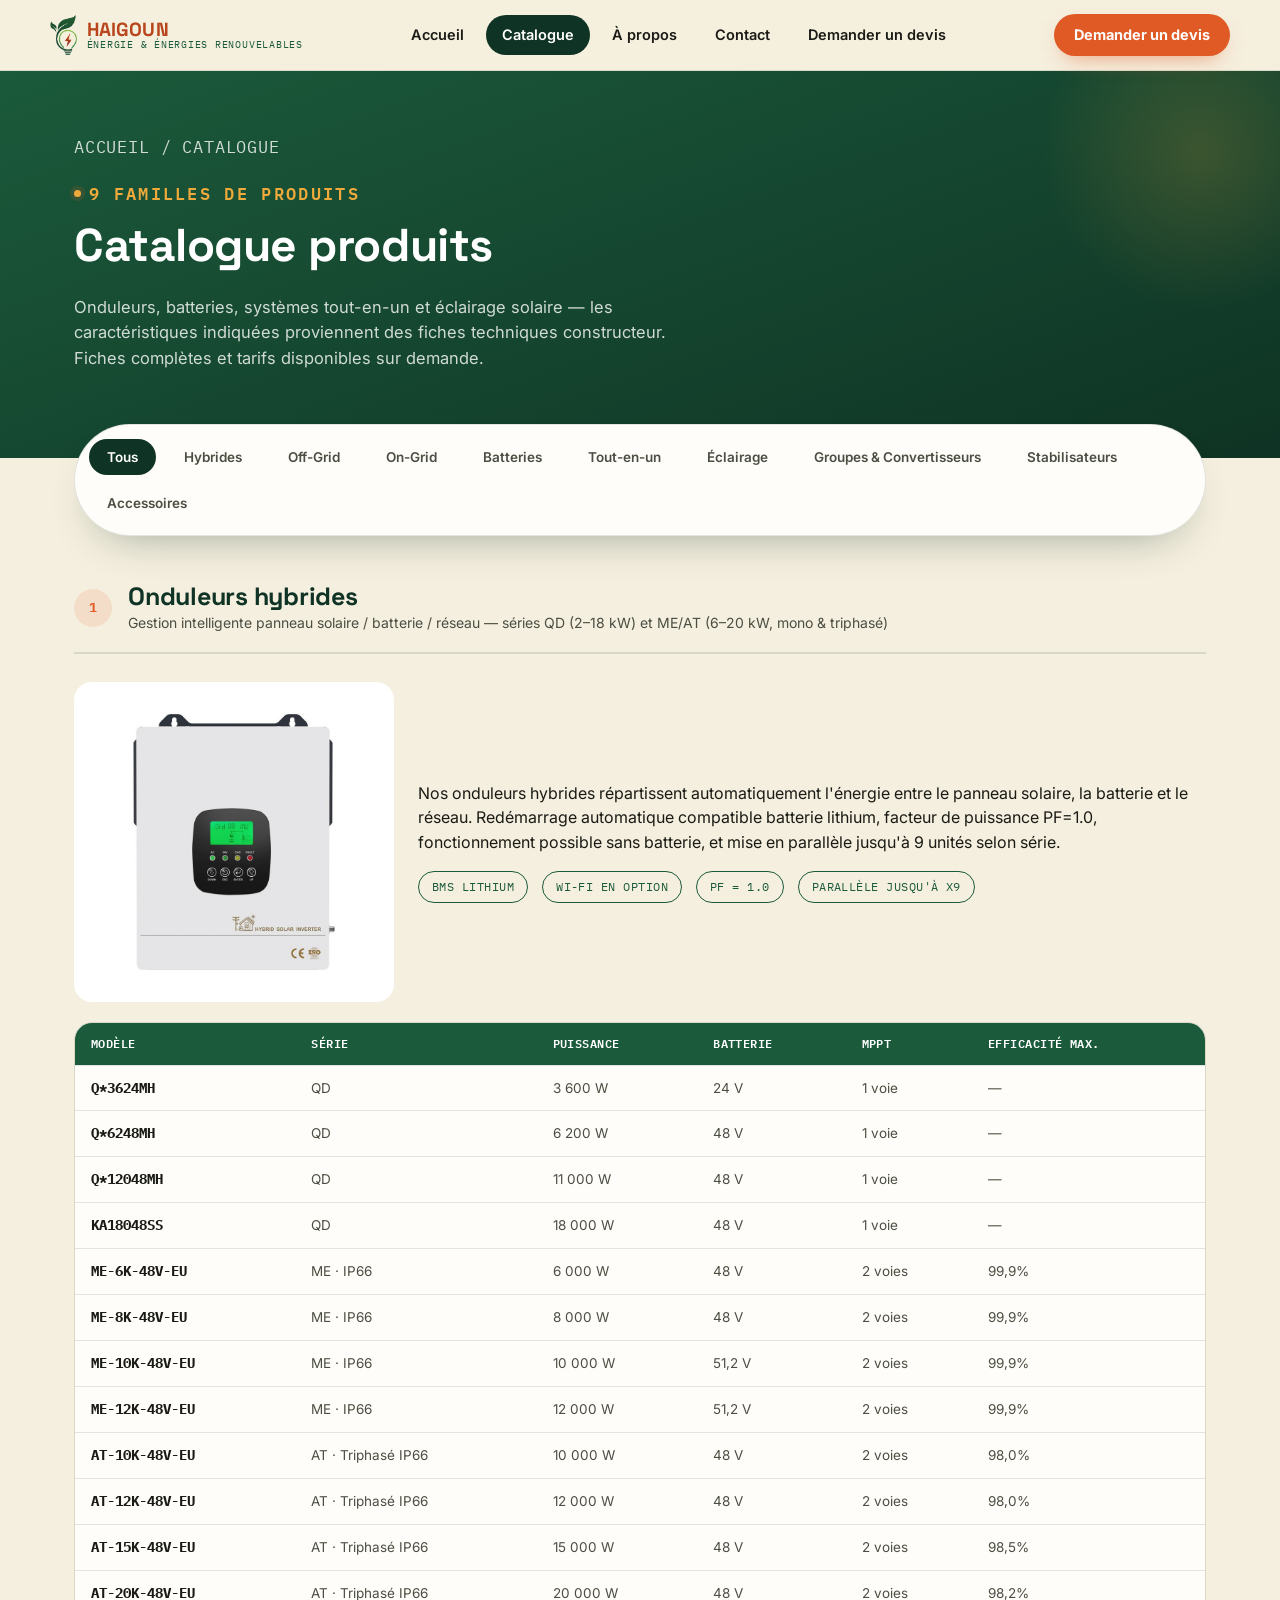
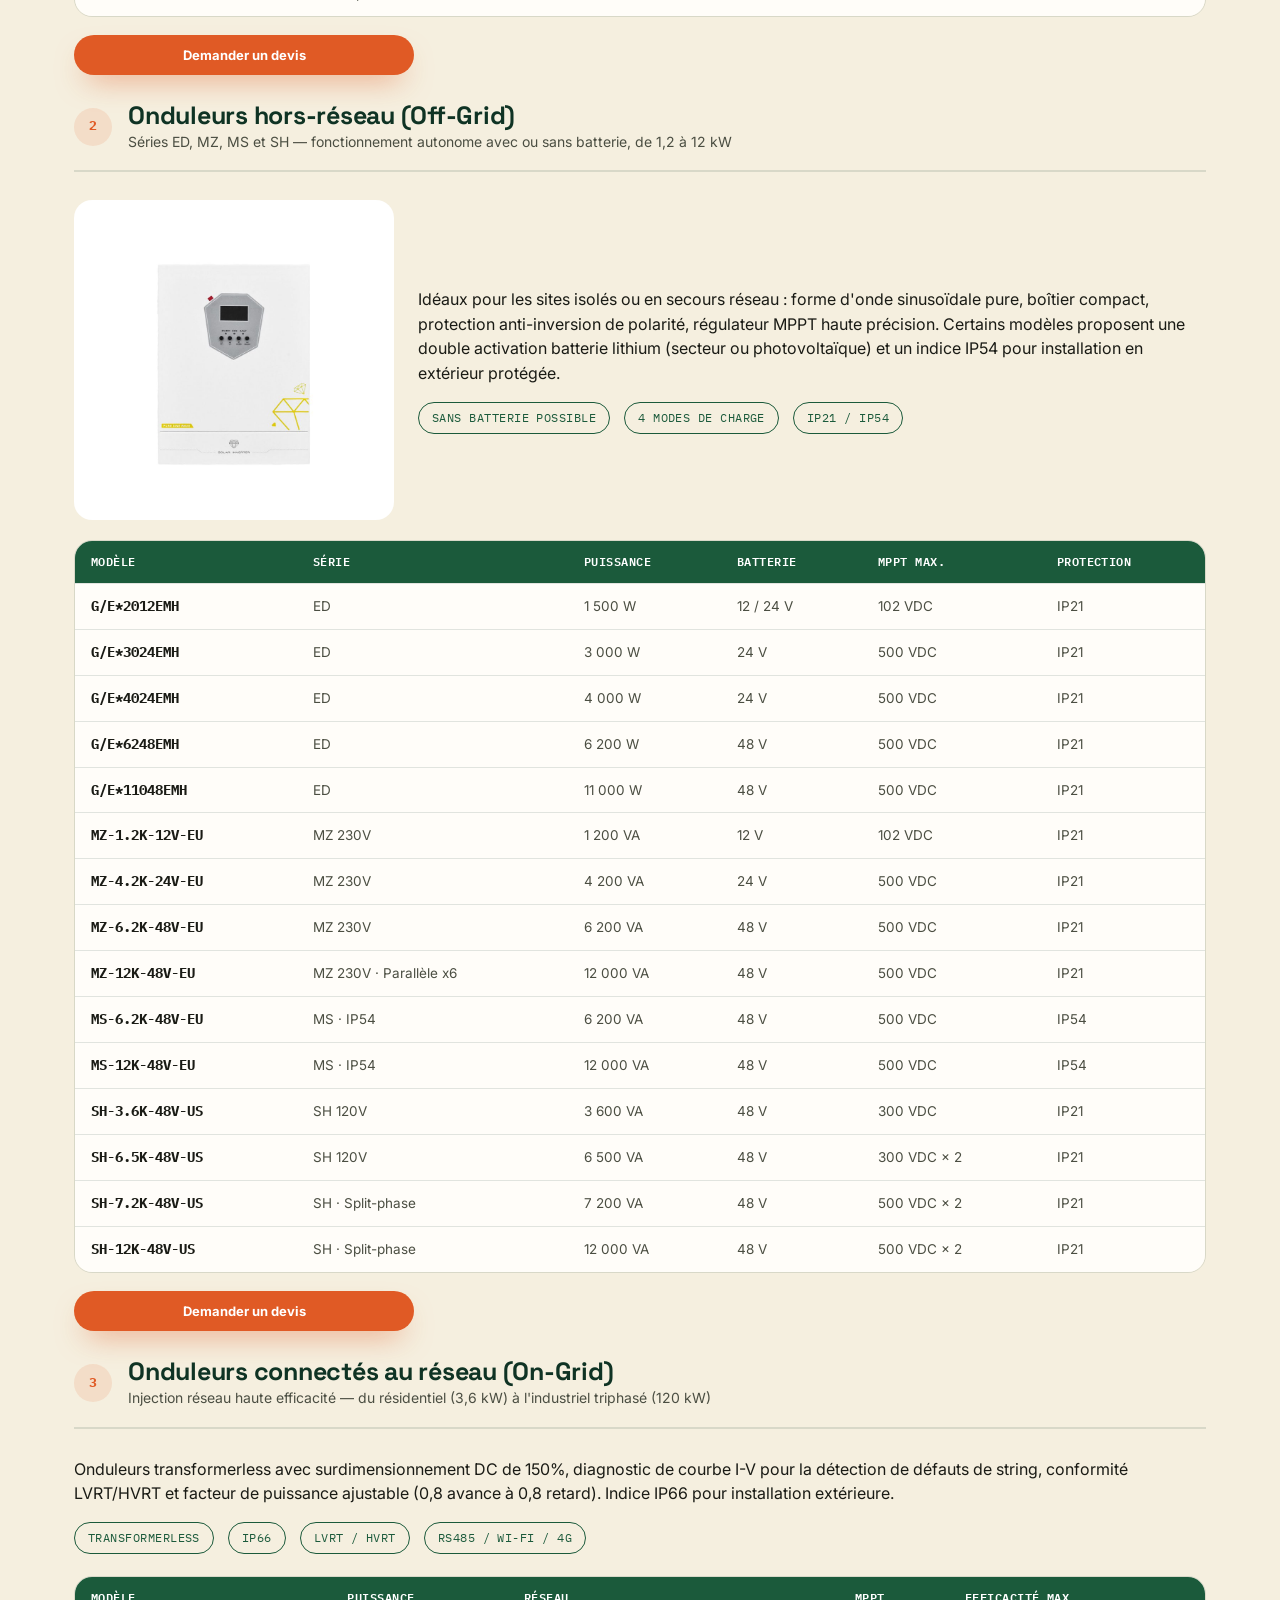
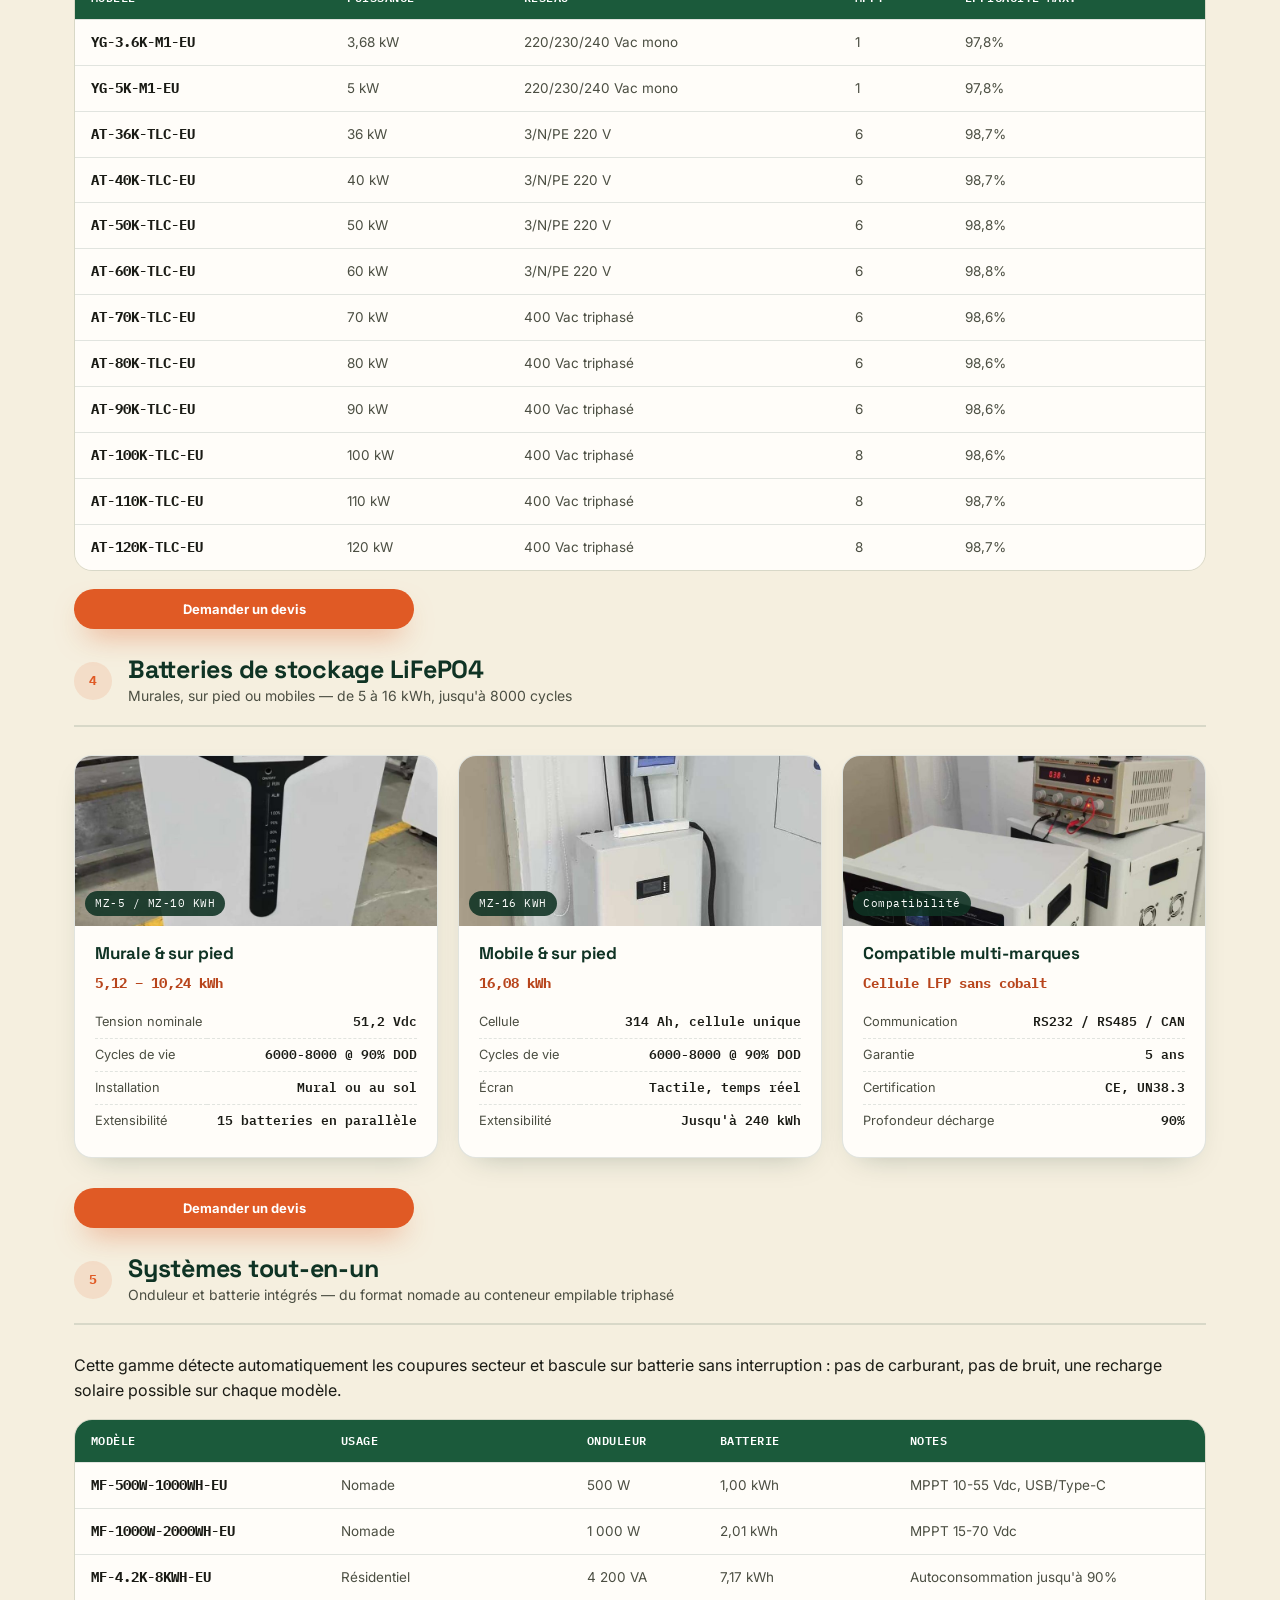
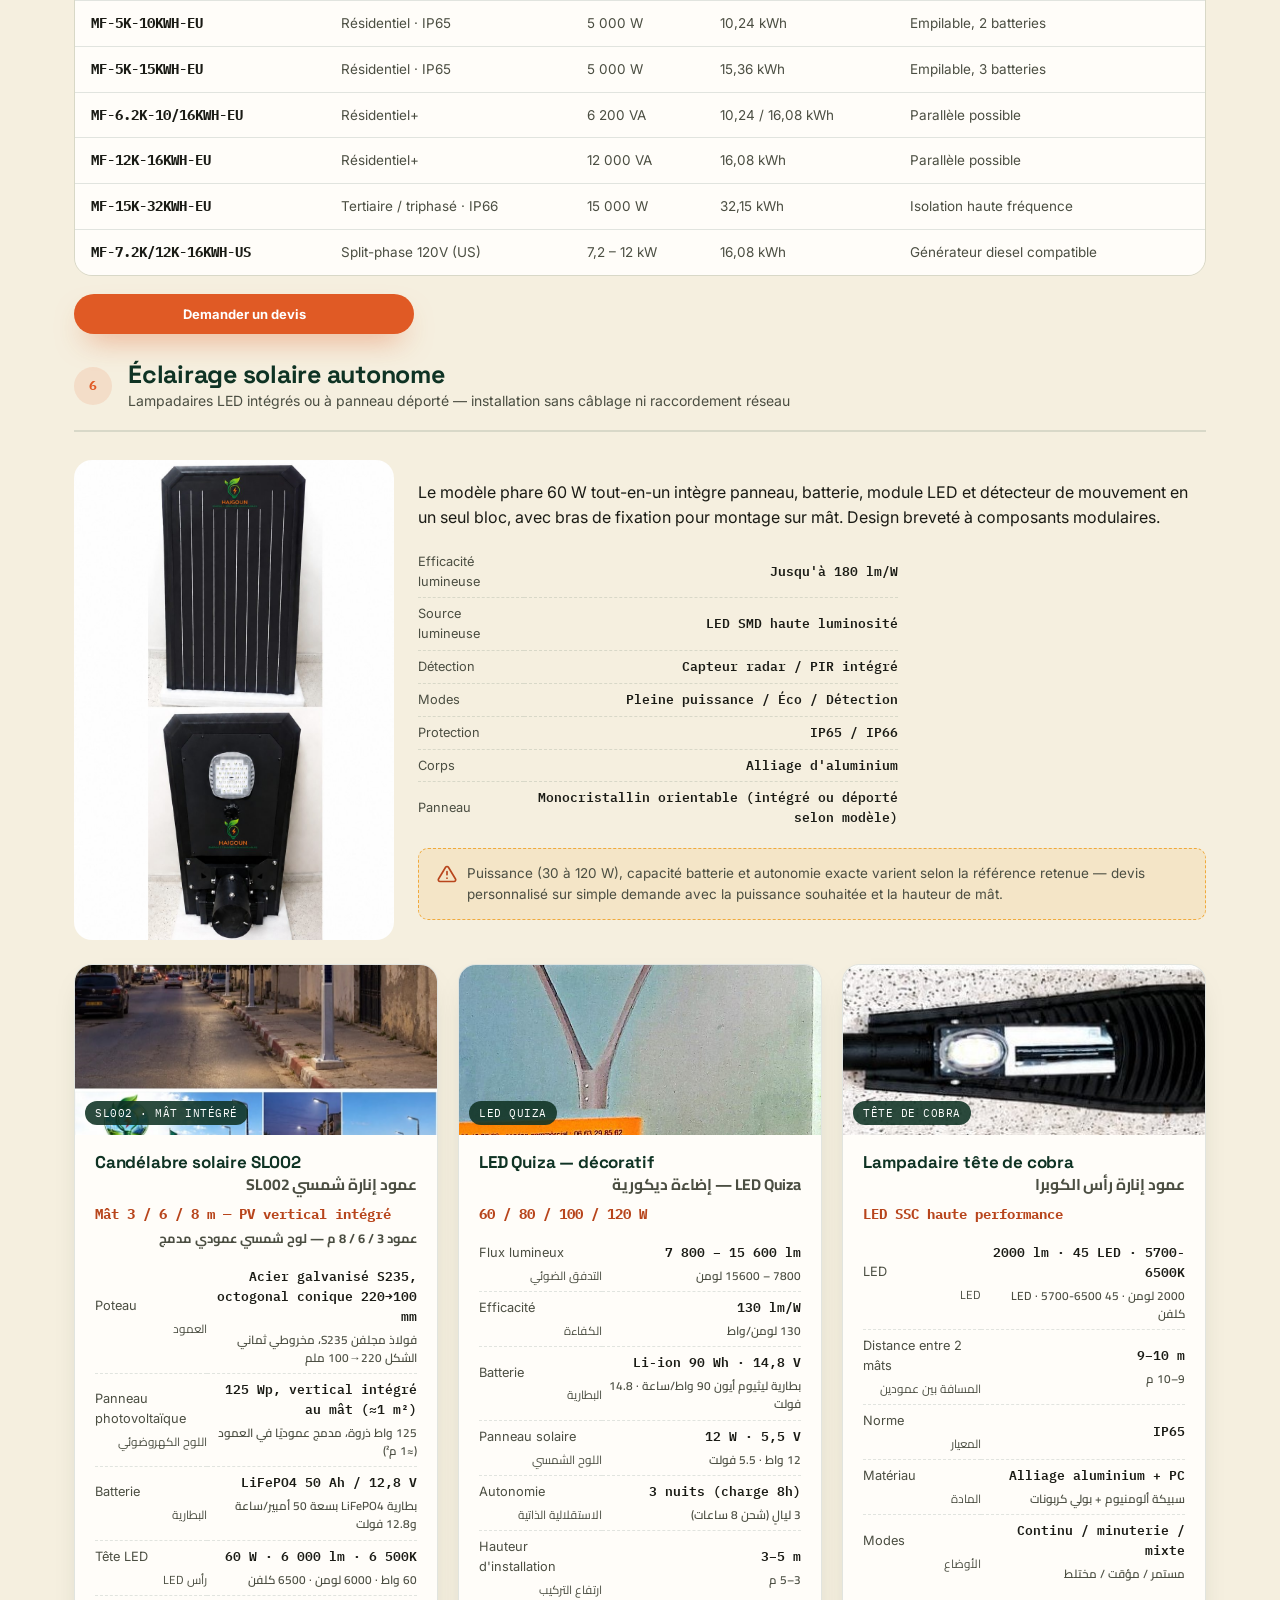
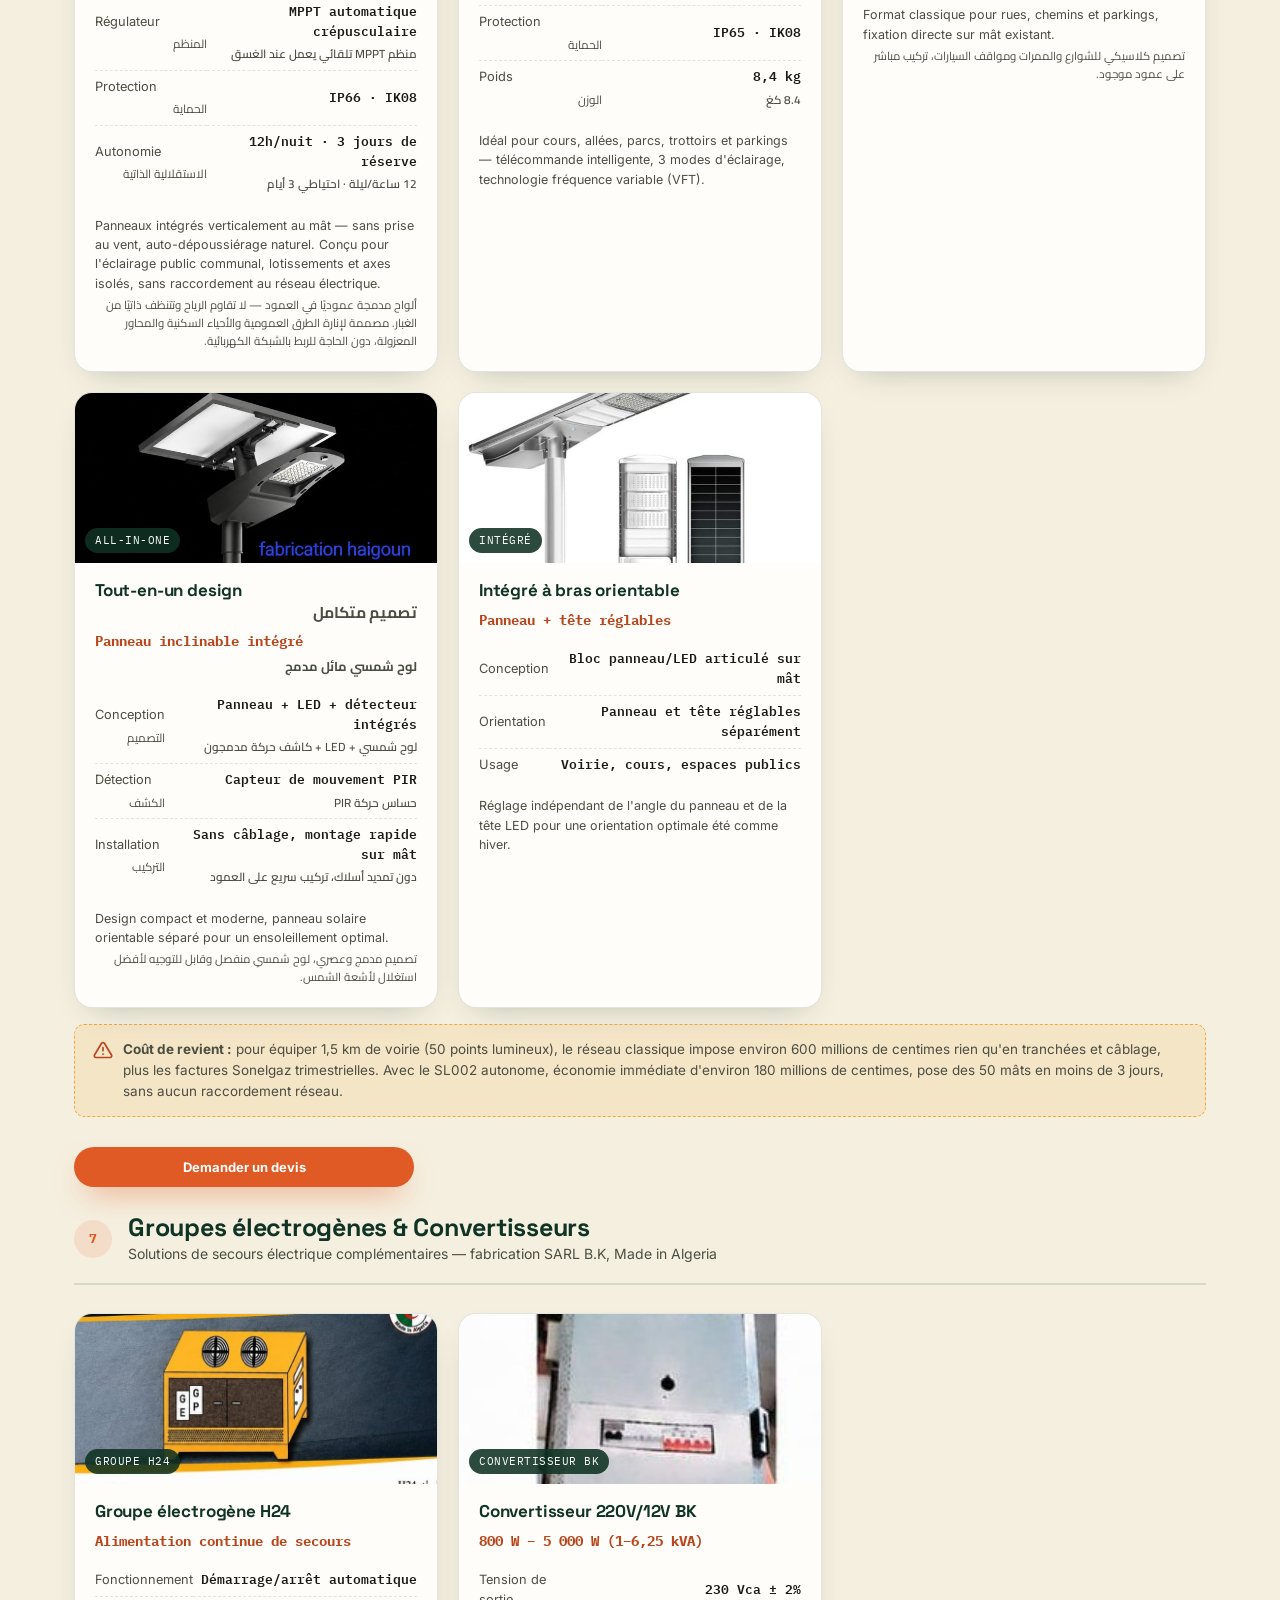
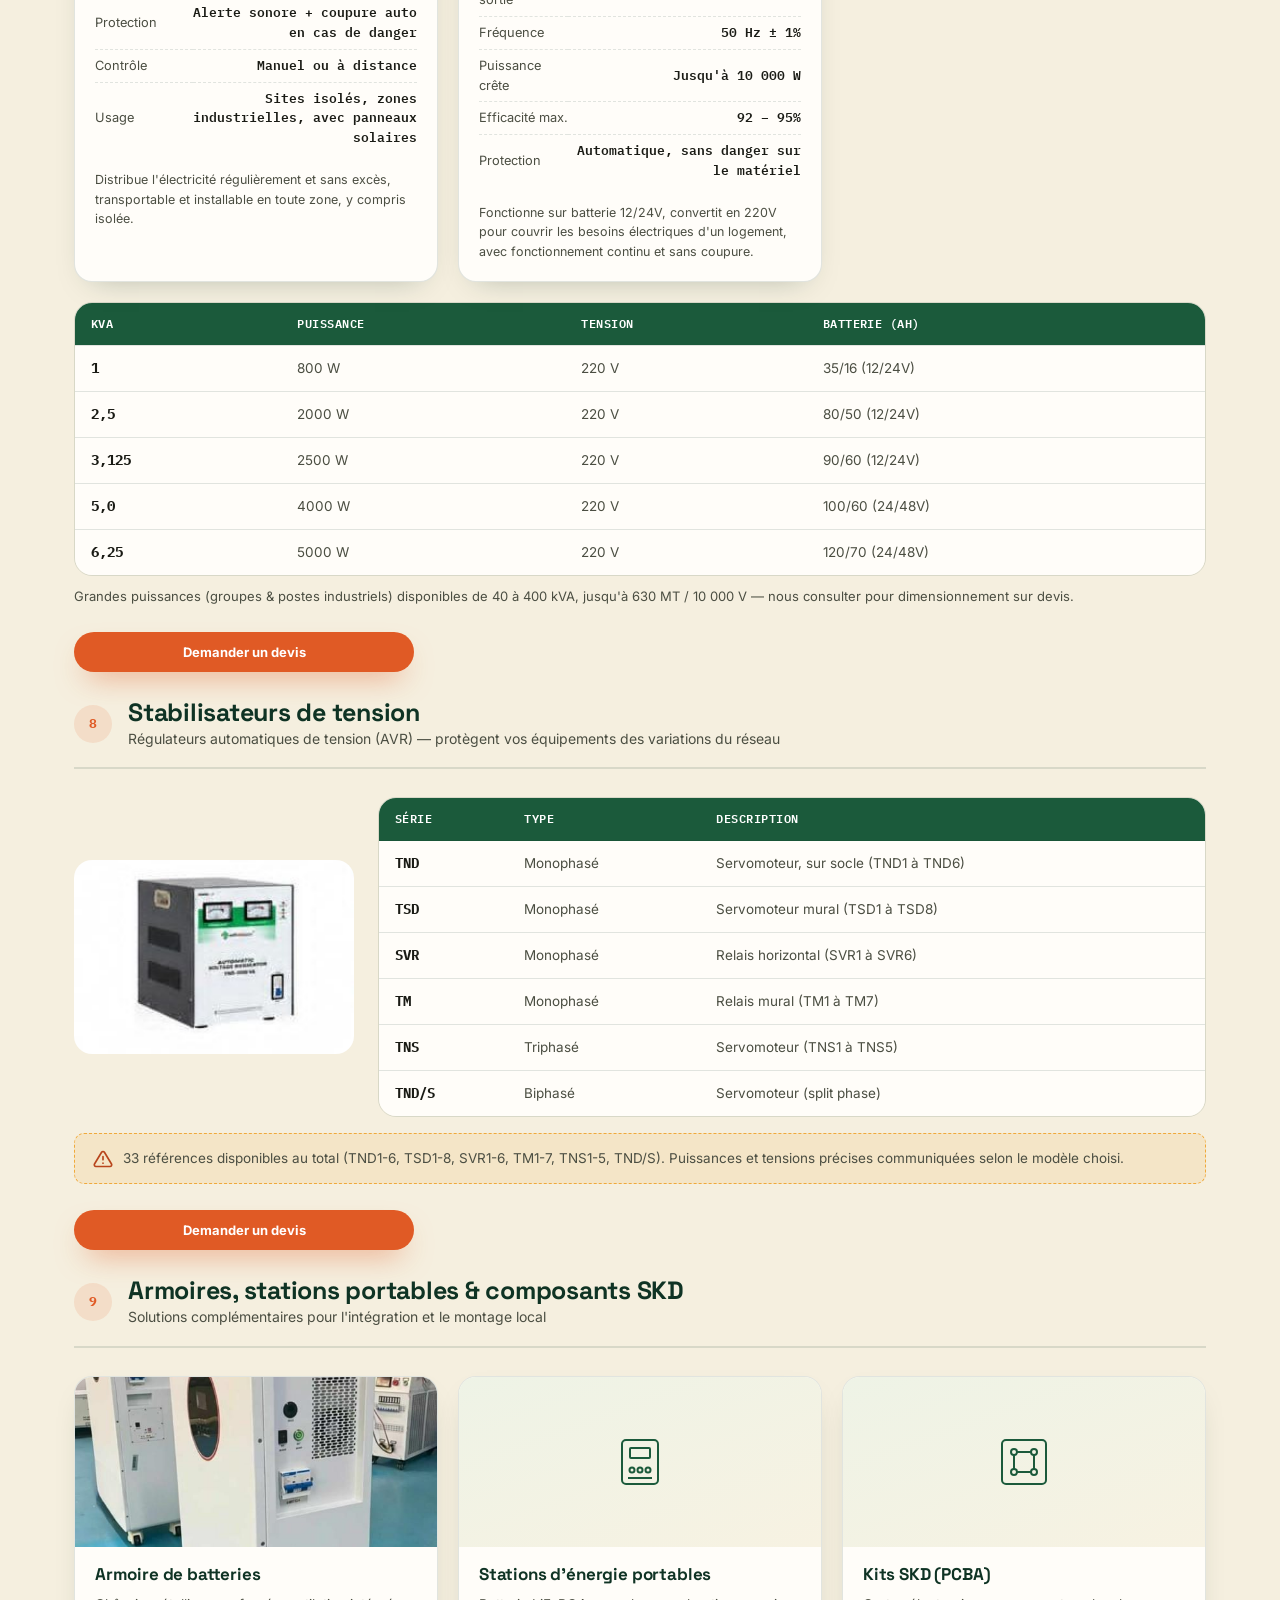
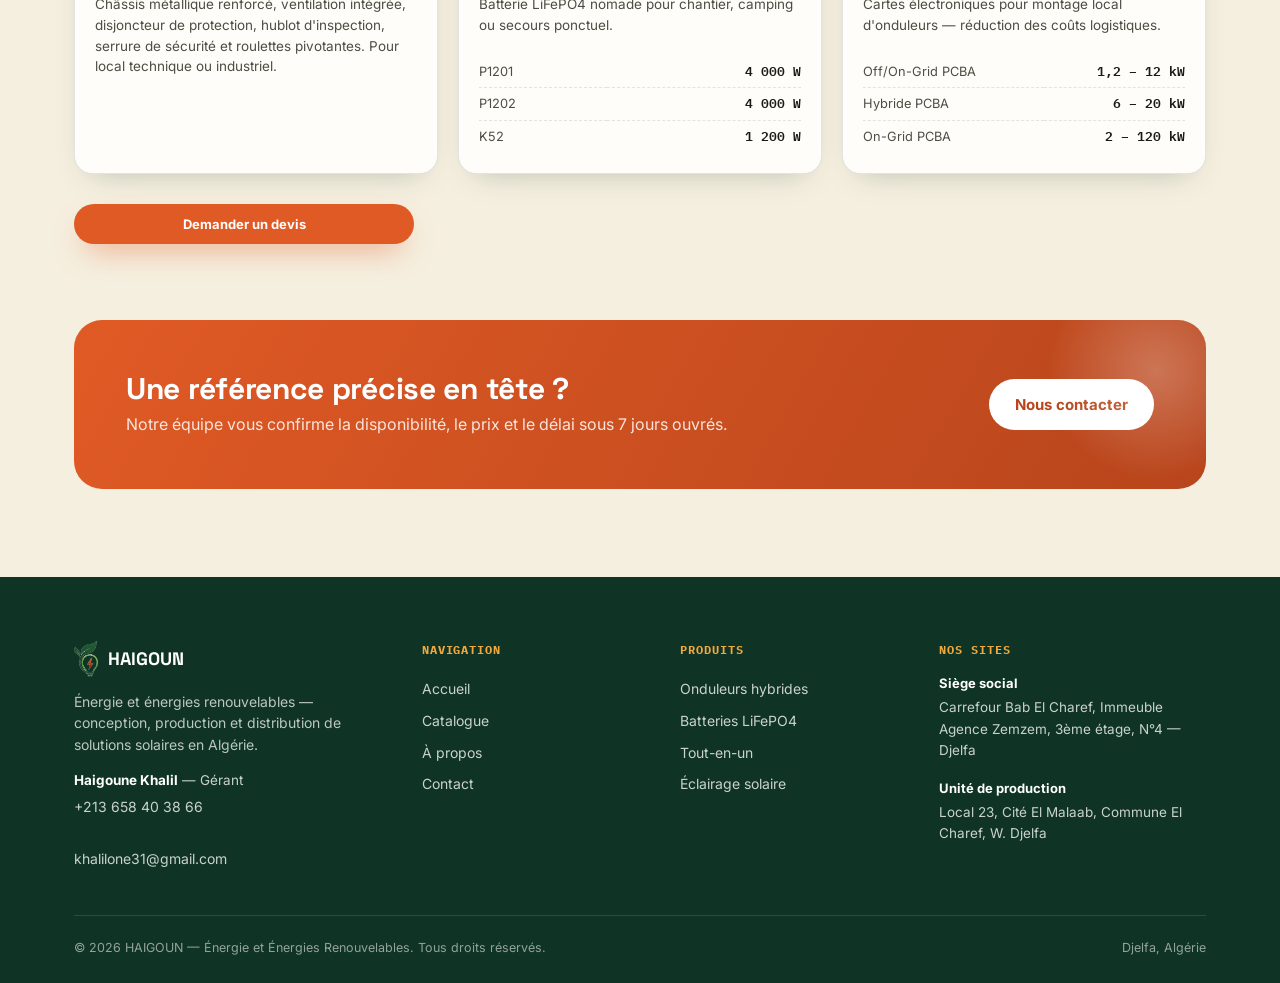
==== commit 73d2315f: "Update catalogue.html" ====
--- a/catalogue.html
+++ b/catalogue.html
@@ -378,7 +378,7 @@
             <tr><td>Détection<span class="ar-line">الكشف</span></td><td>Capteur de mouvement PIR<span class="ar-line">حساس حركة PIR</span></td></tr>
             <tr><td>Installation<span class="ar-line">التركيب</span></td><td>Sans câblage, montage rapide sur mât<span class="ar-line">دون تمديد أسلاك، تركيب سريع على العمود</span></td></tr>
           </table>
-          <p style="font-size:12.5px;color:var(--ink-soft);margin:6px 0 0;">Design compact et moderne, panneau solaire orientable séparé pour un ensoleillement optimal.</p>
+          <p style="font-size:12.5px;color:var(--ink-soft);margin:6px 0 0;">Design compact et moderne, panneau solaire orientable séparé pour un ensoleillement optimal.<span class="ar-line">تصميم مدمج وعصري، لوح شمسي منفصل وقابل للتوجيه لأفضل استغلال لأشعة الشمس.</span></p>
         </div>
       </div>
       <div class="prod-card">
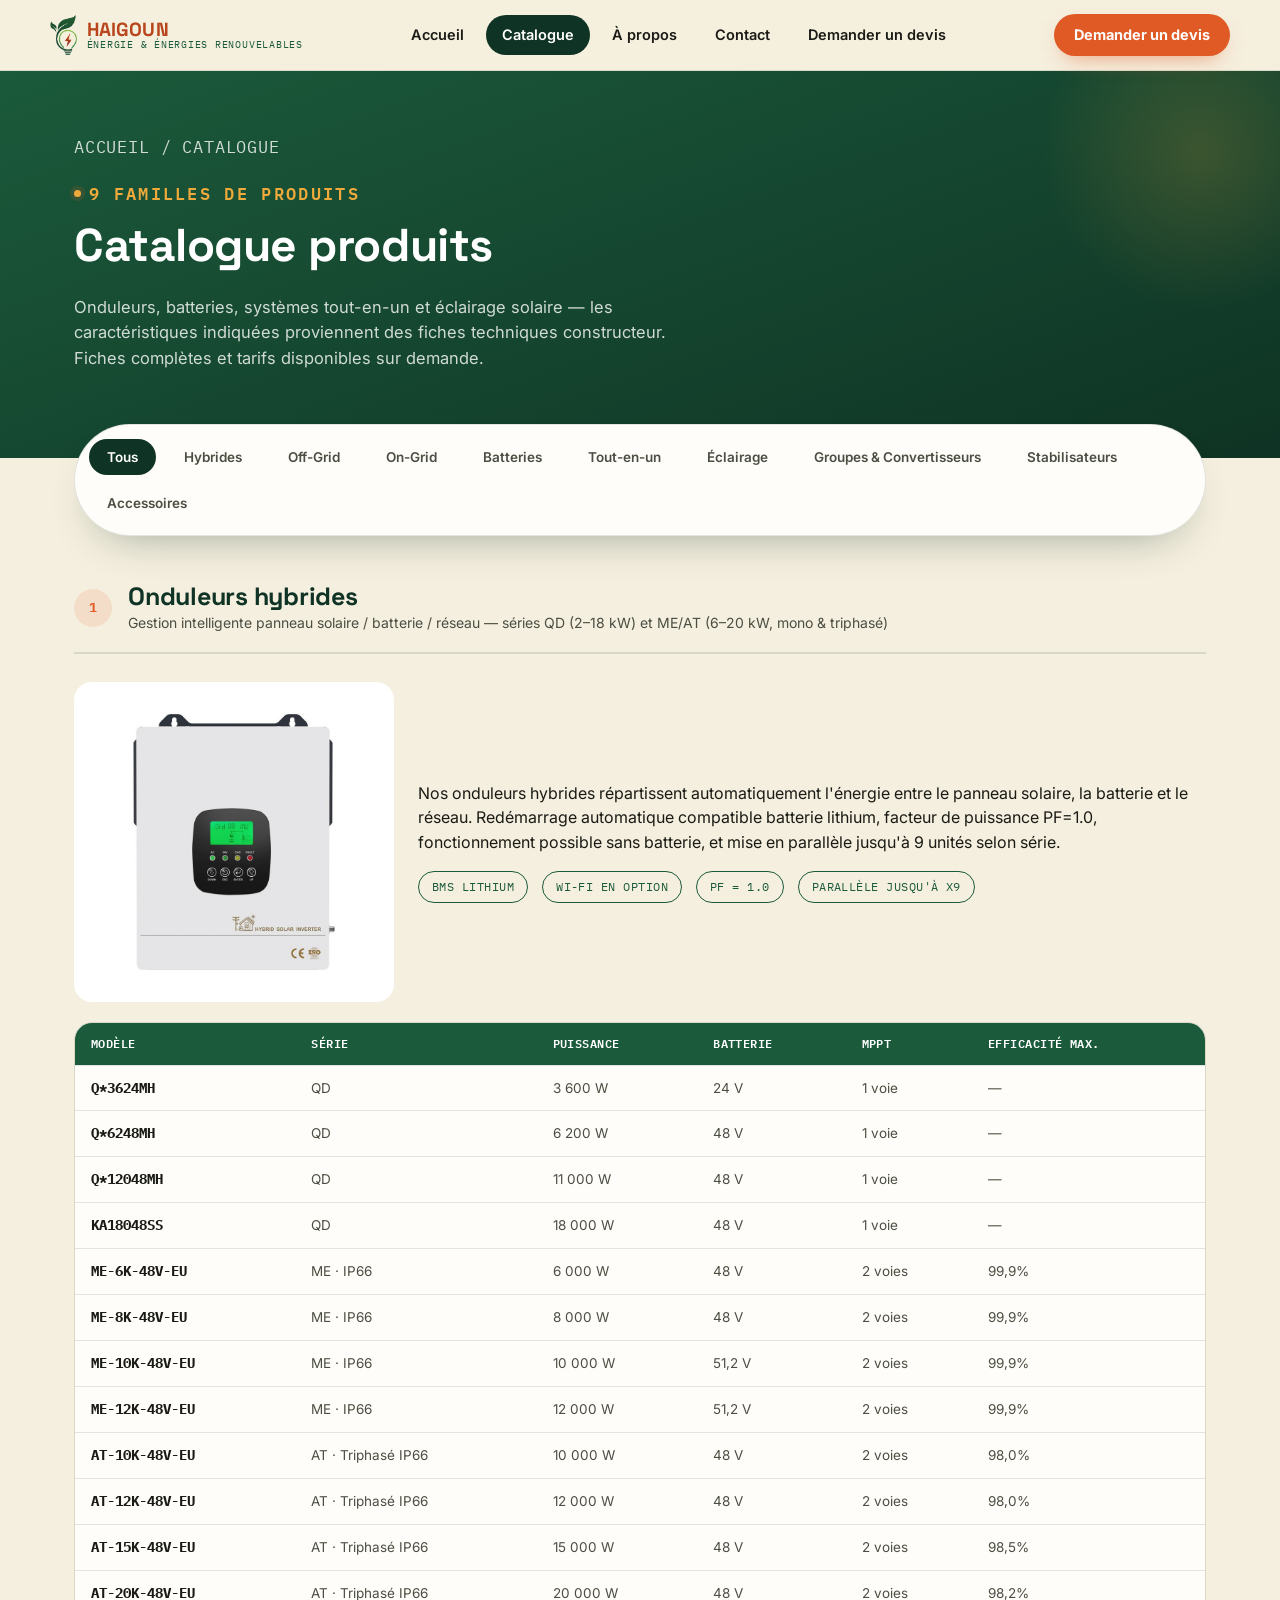
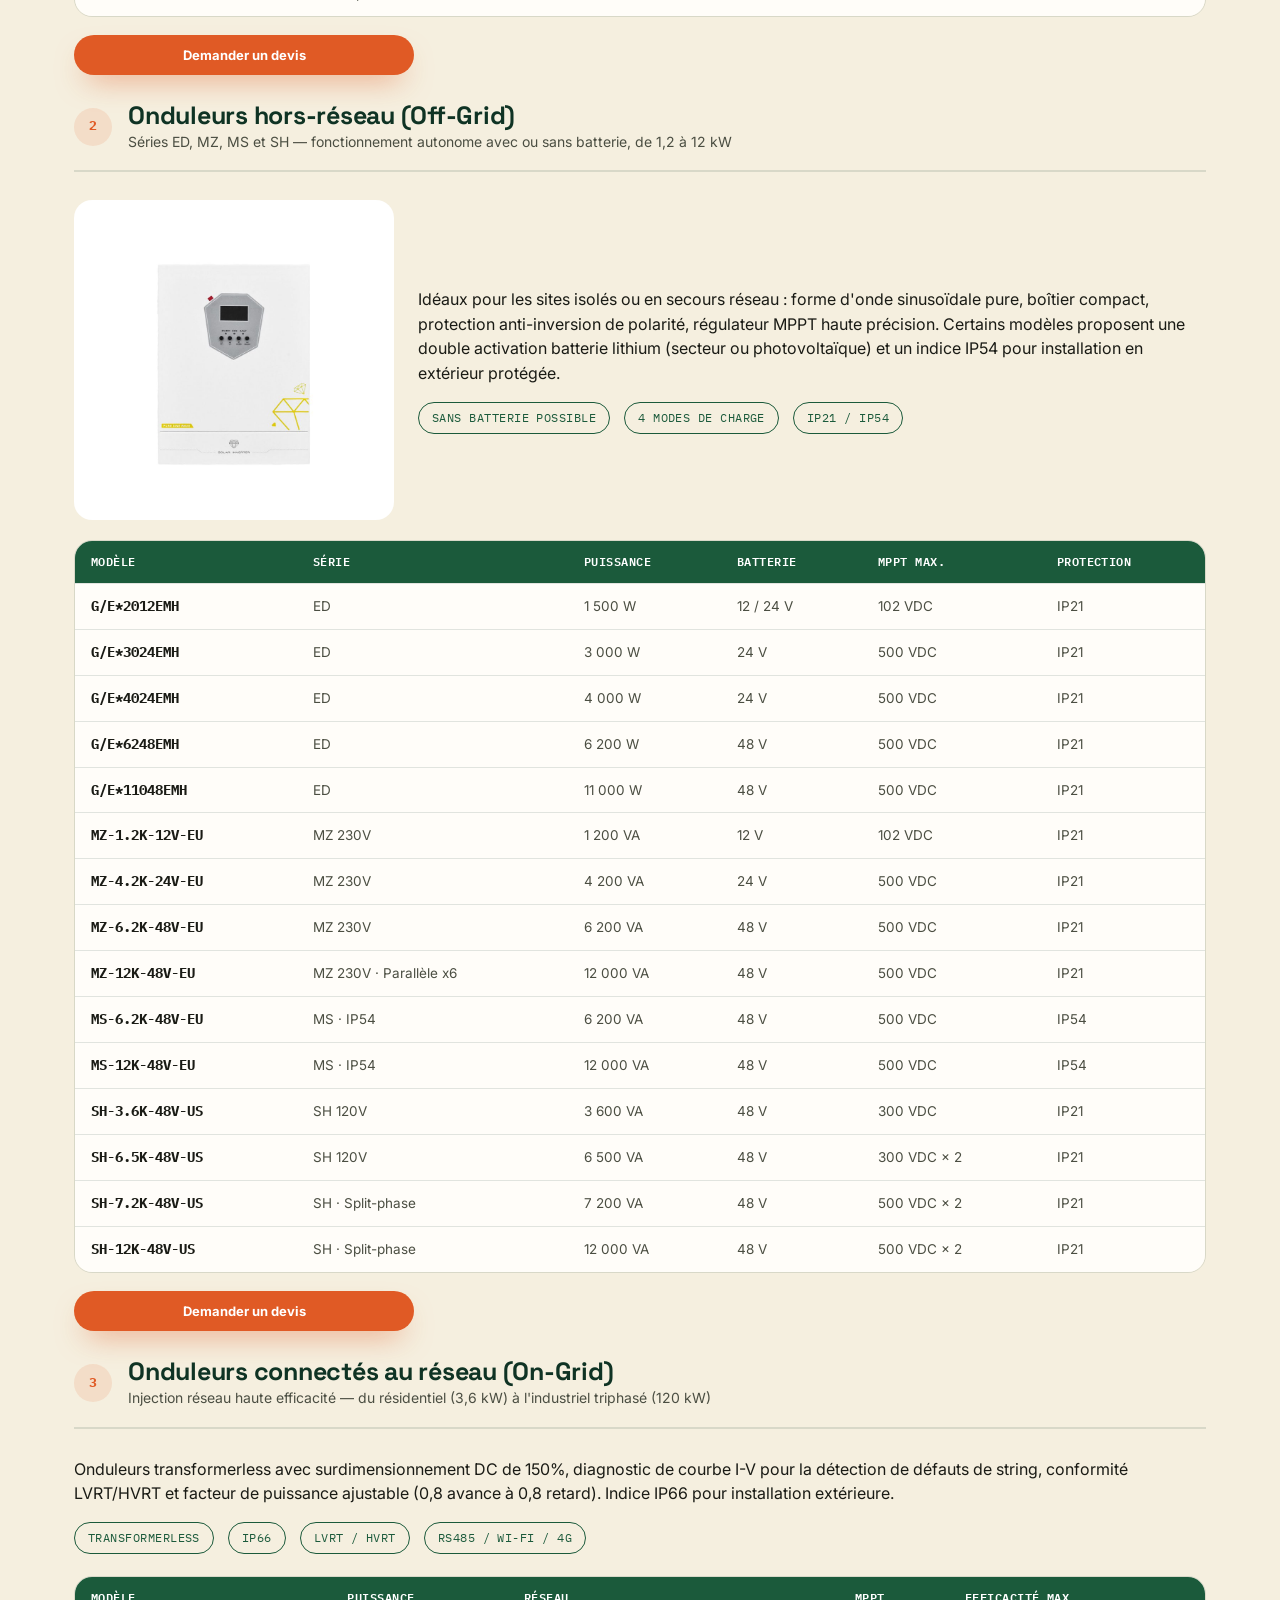
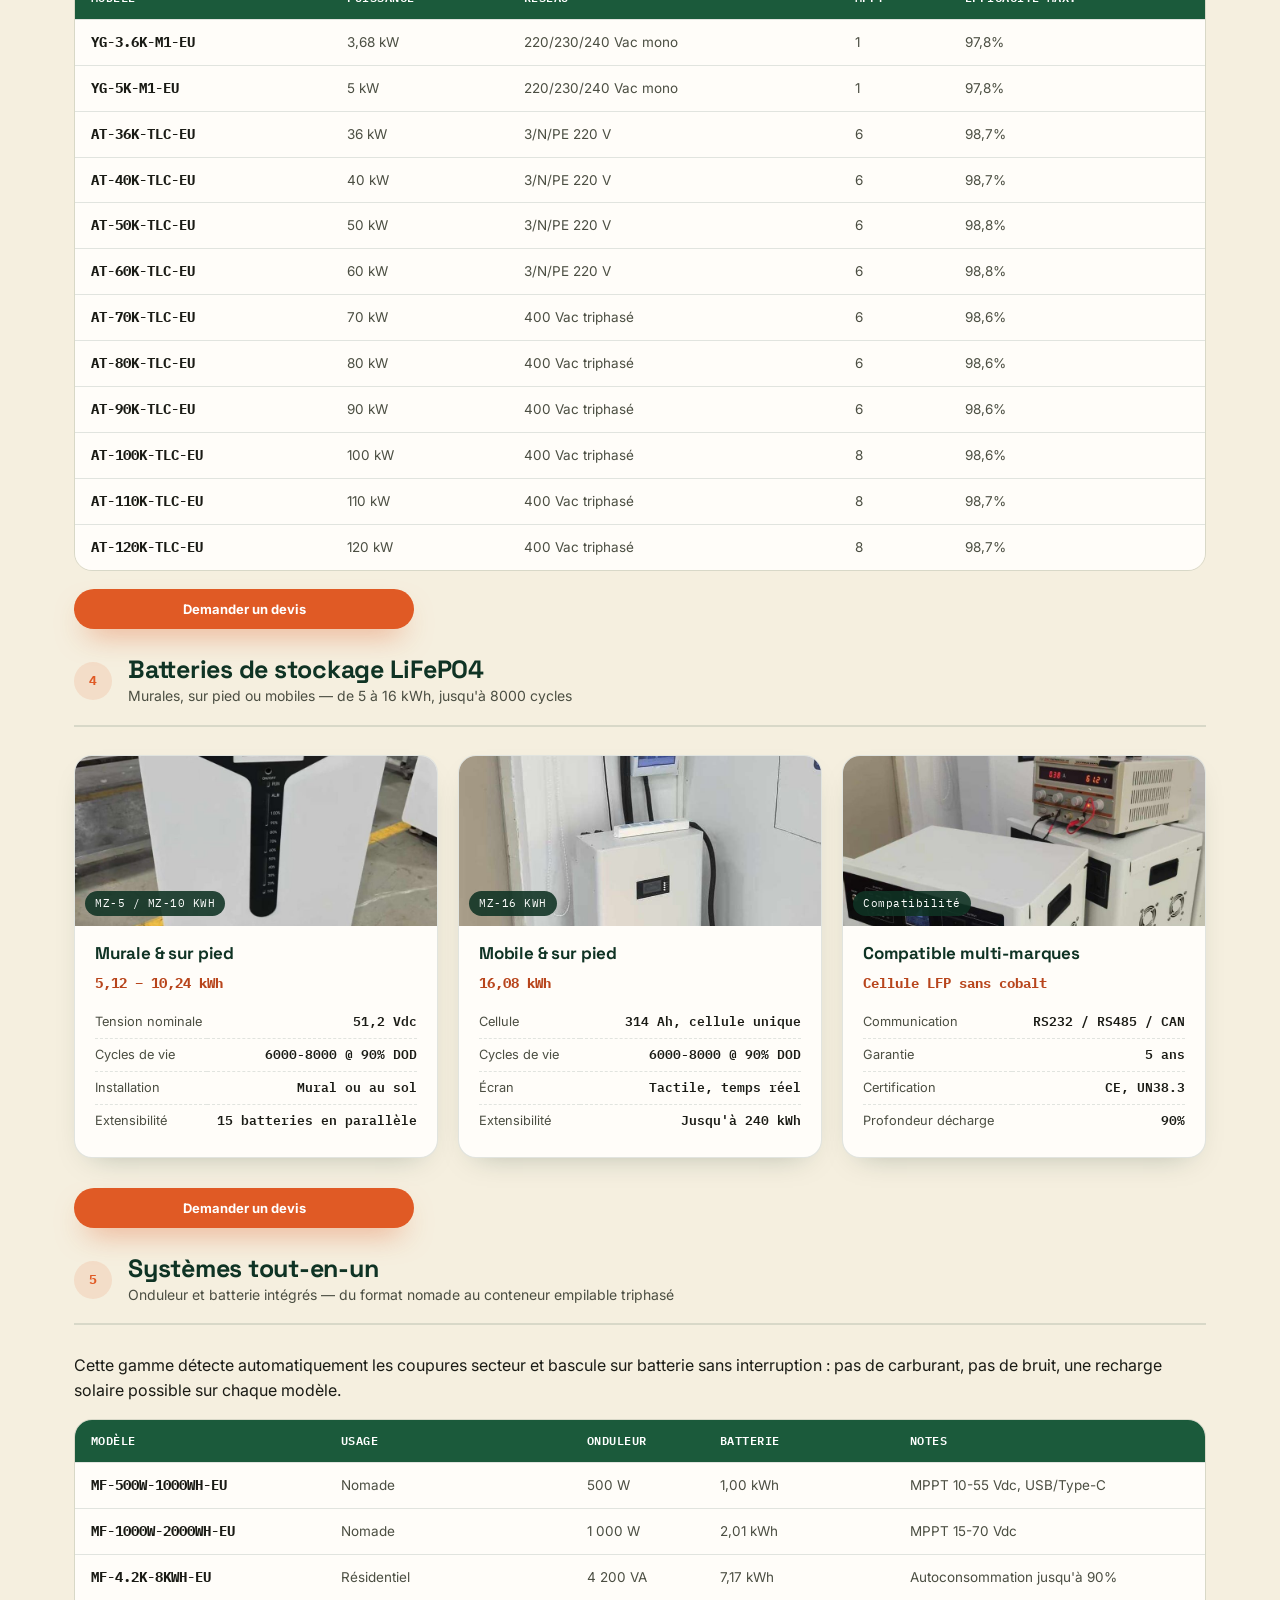
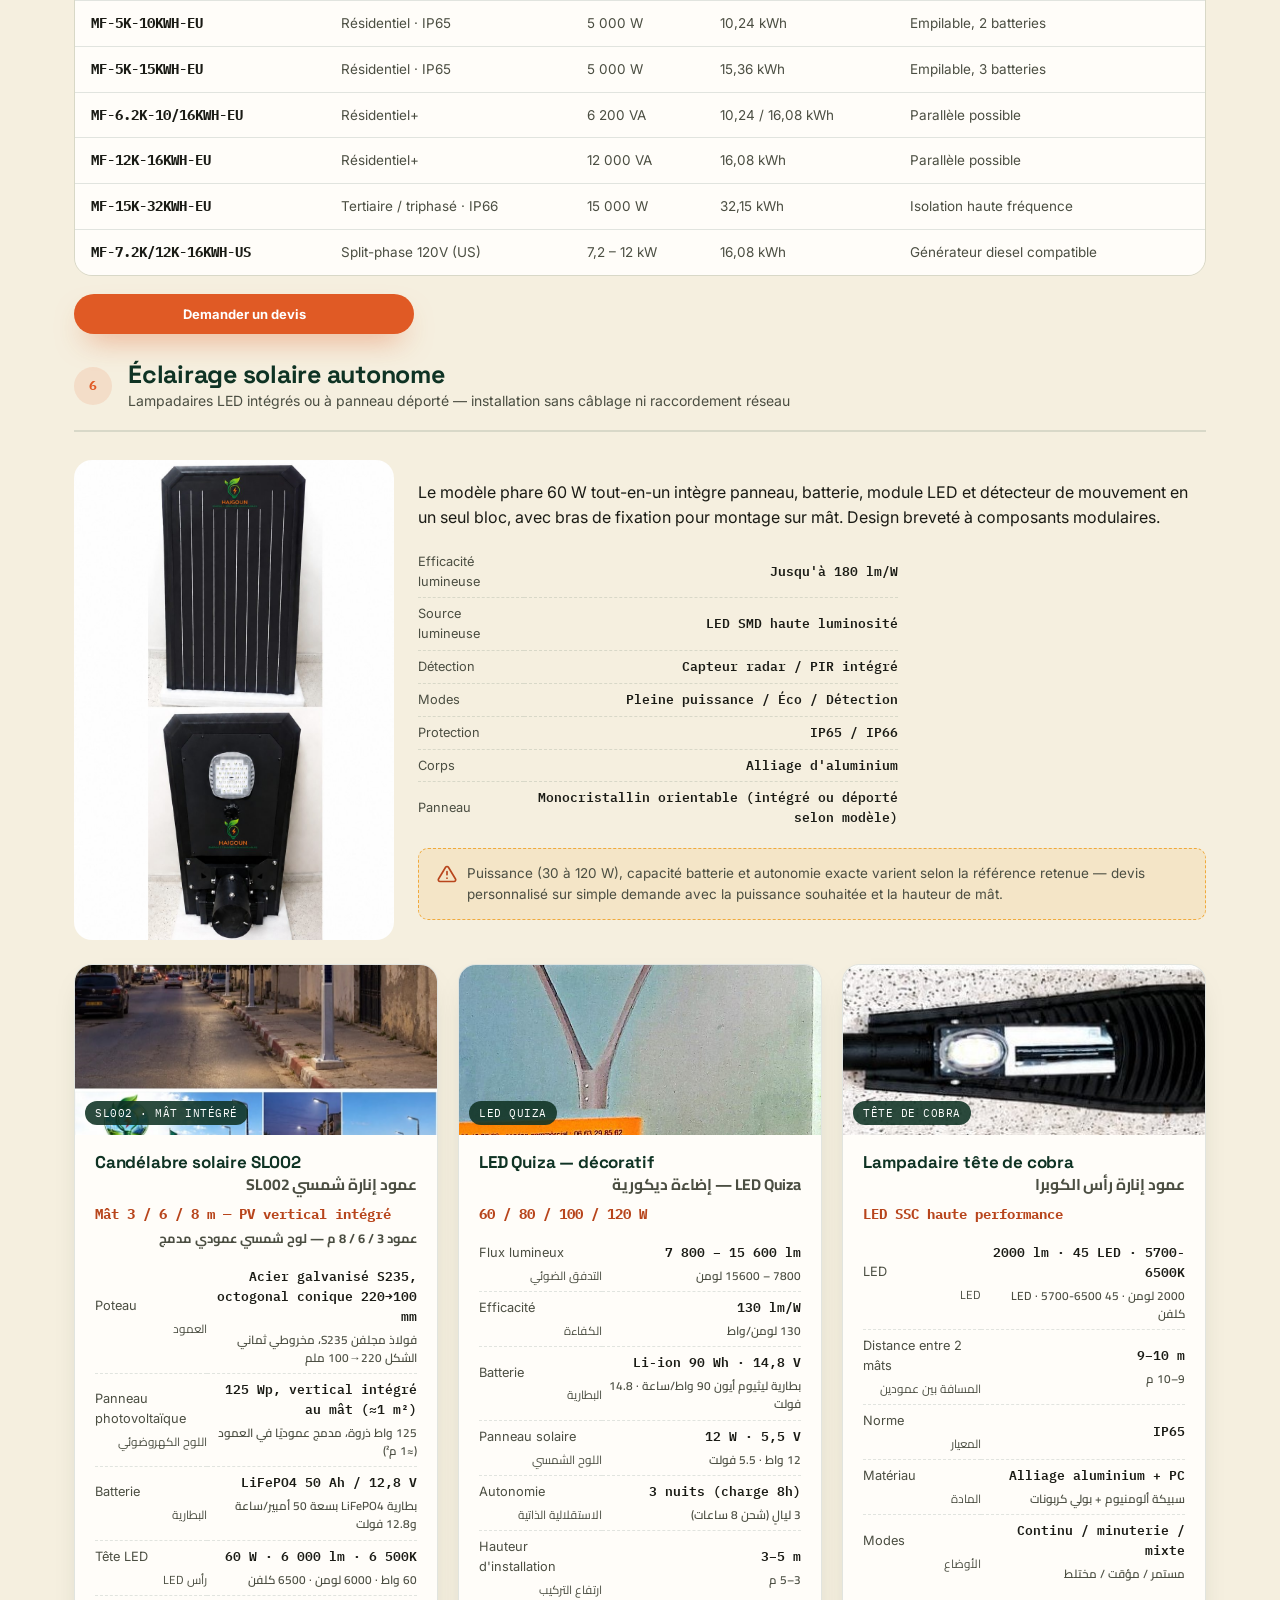
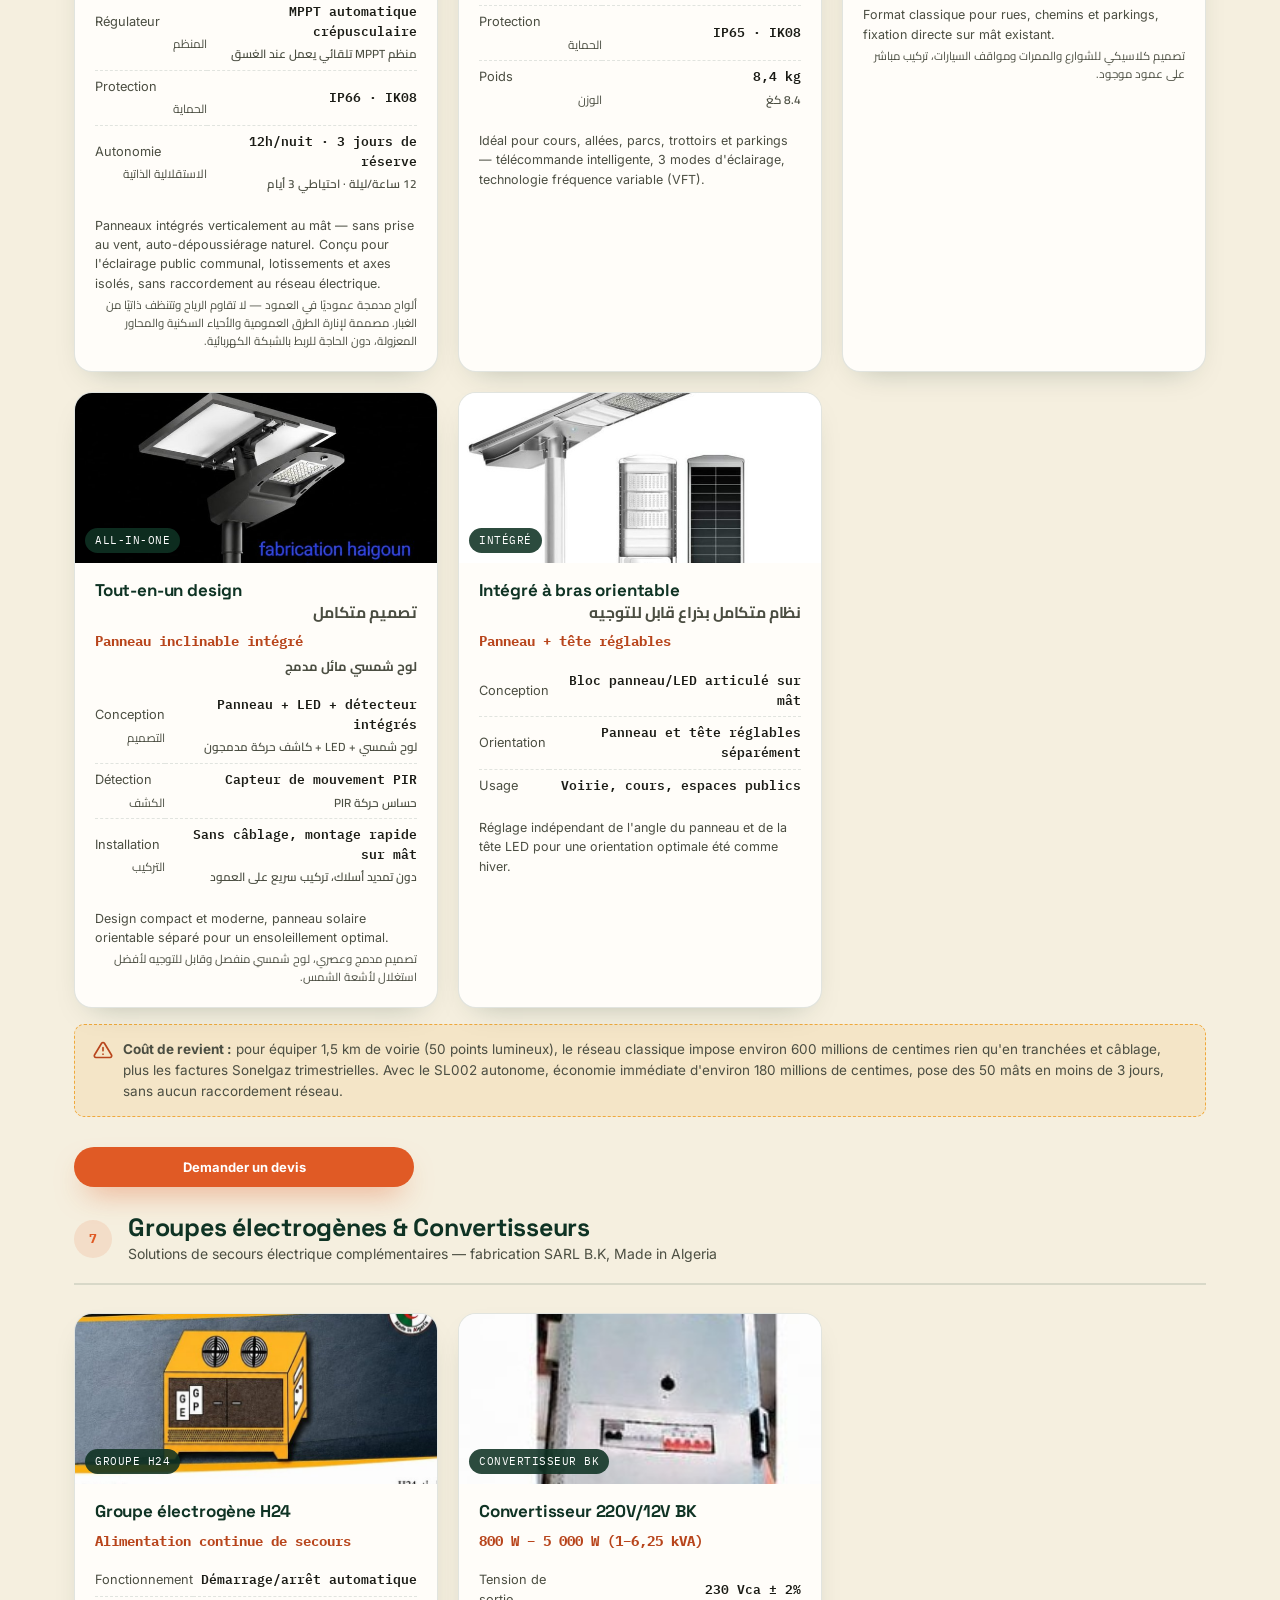
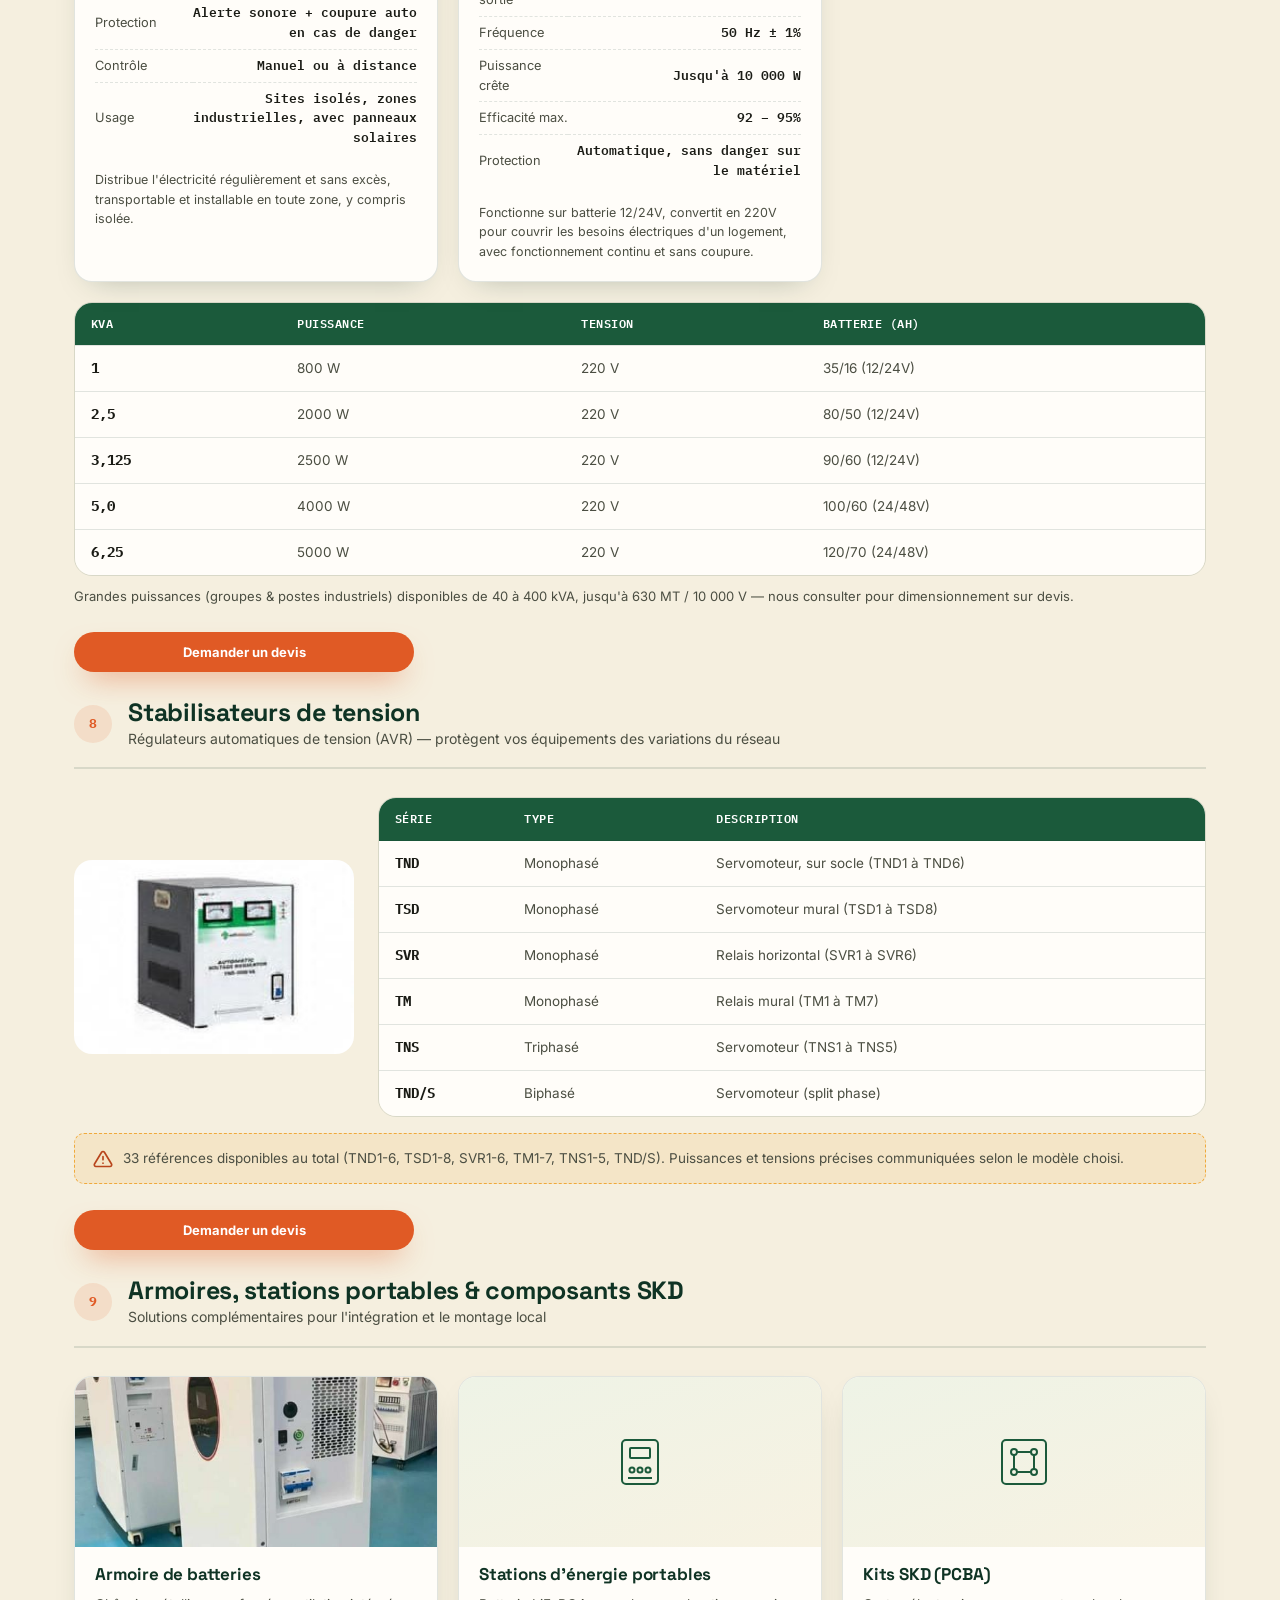
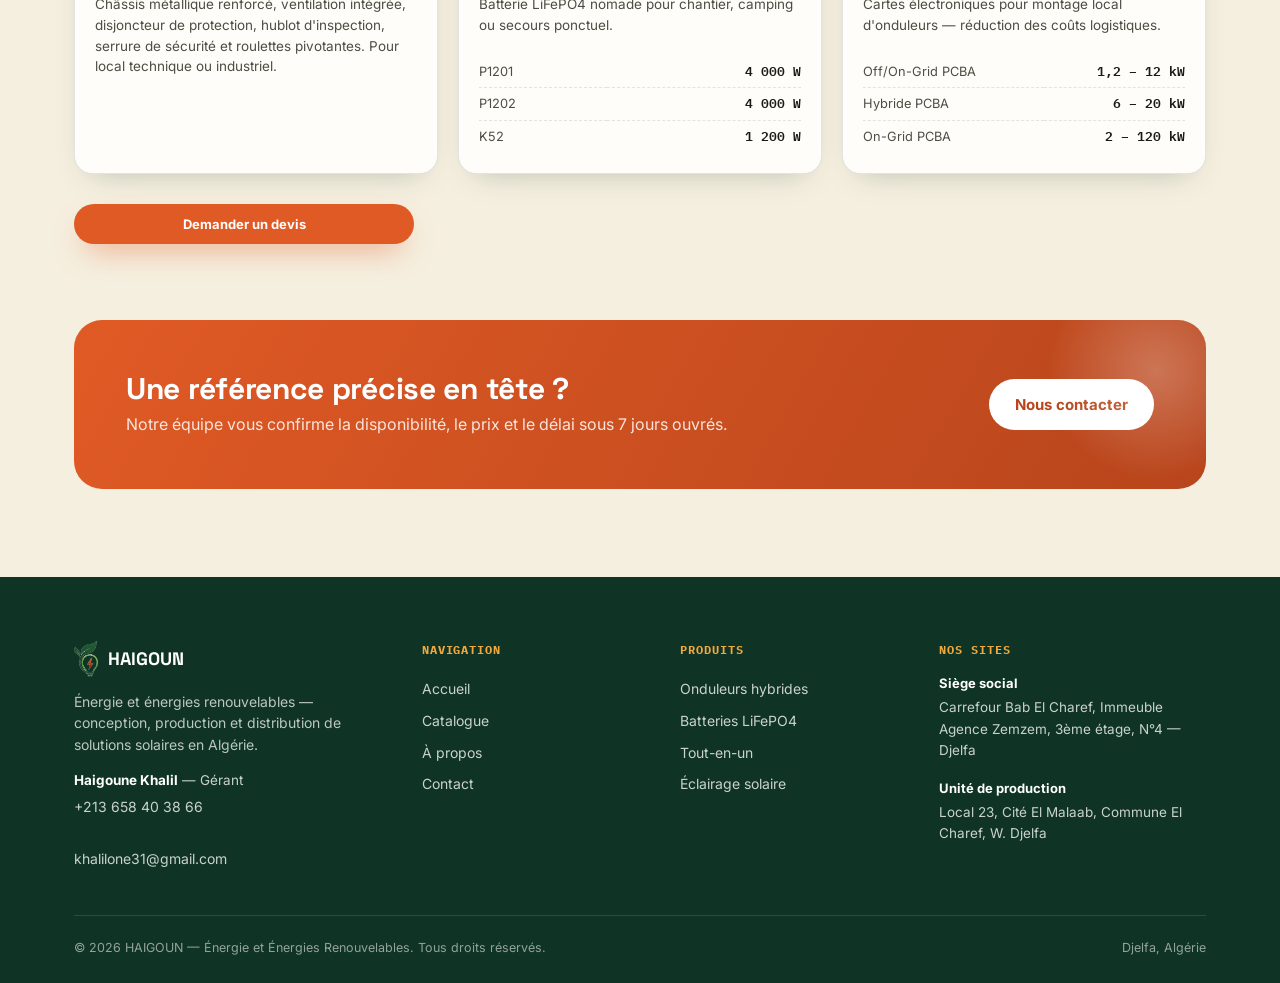
==== commit 9d2ca5f8: "Update catalogue.html" ====
--- a/catalogue.html
+++ b/catalogue.html
@@ -384,7 +384,7 @@
       <div class="prod-card">
         <div class="prod-media"><img src="streetlight-integrated.jpg" alt="Lampadaire solaire intégré avec panneau orientable"><span class="prod-series">INTÉGRÉ</span></div>
         <div class="prod-body">
-          <h4>Intégré à bras orientable</h4>
+          <h4>Intégré à bras orientable<span class="ar-line">نظام متكامل بذراع قابل للتوجيه</span></h4>
           <span class="prod-power">Panneau + tête réglables</span>
           <table class="spec-table">
             <tr><td>Conception</td><td>Bloc panneau/LED articulé sur mât</td></tr>
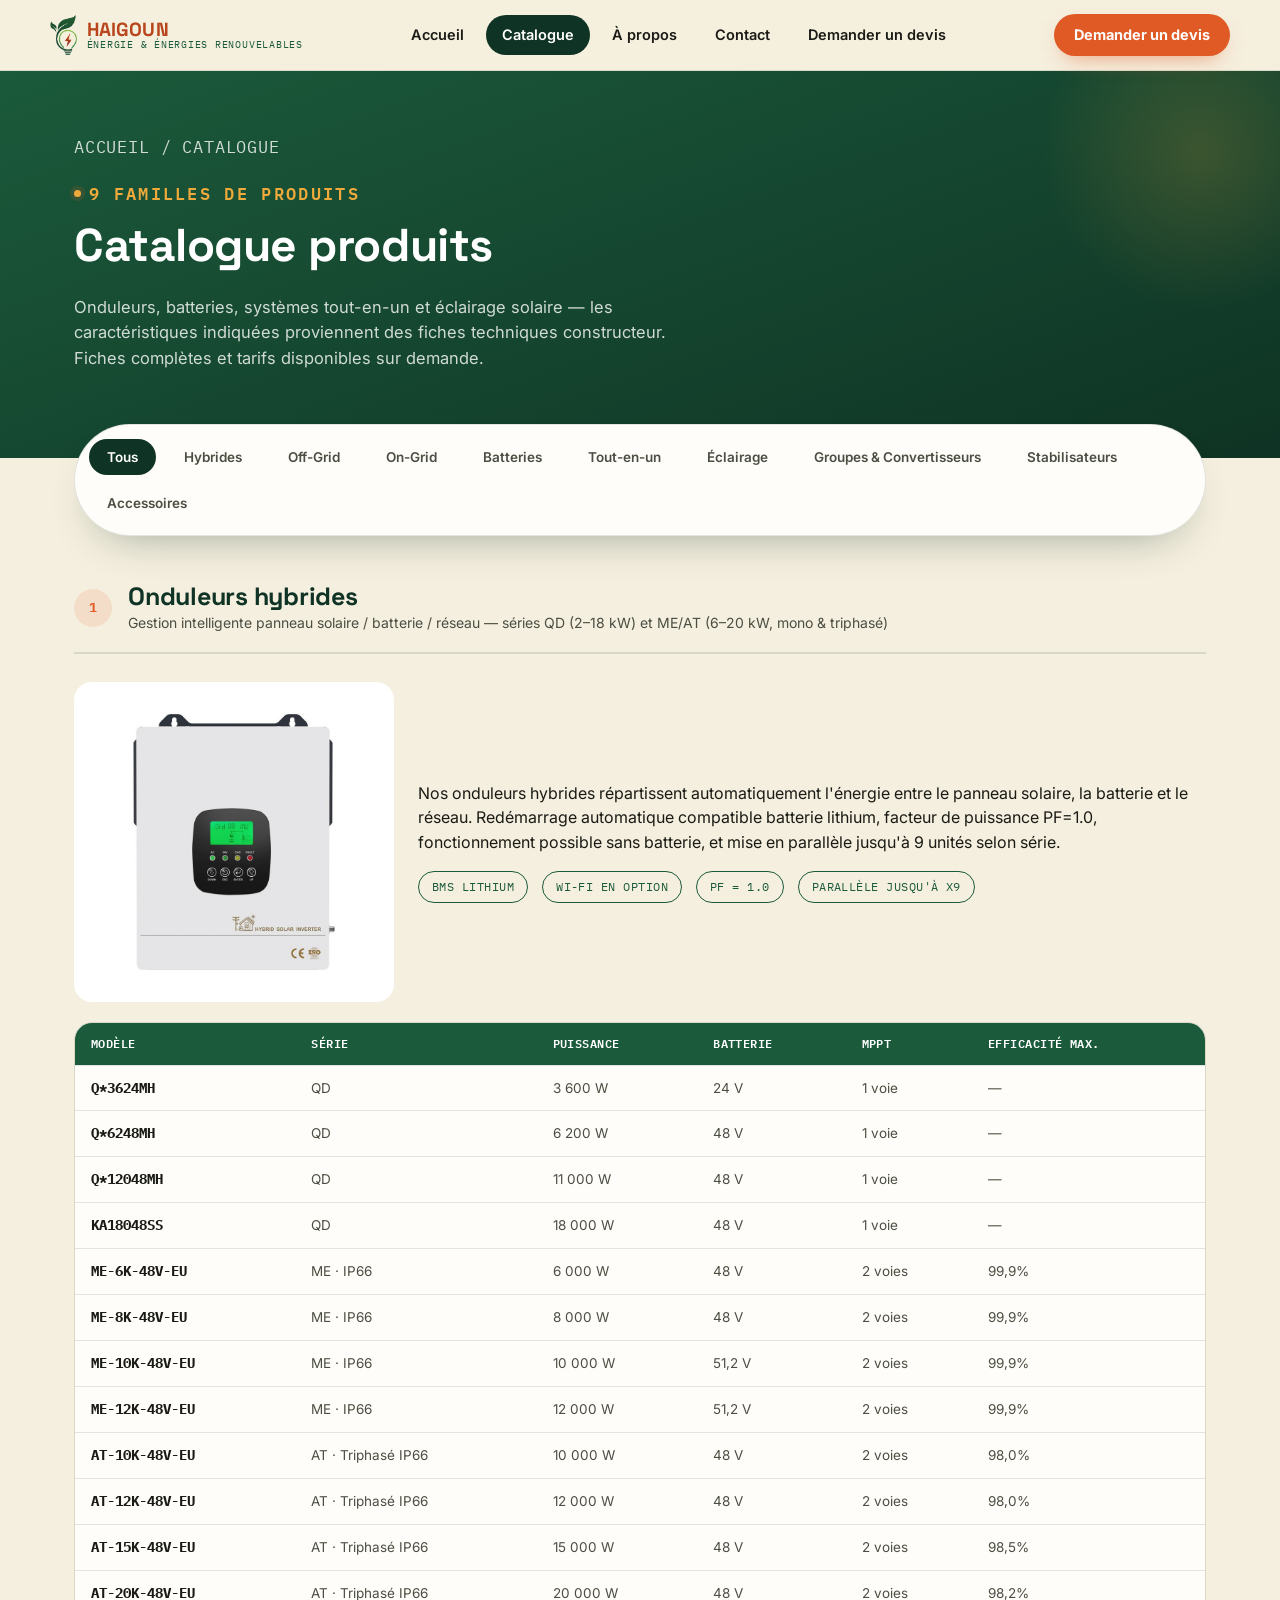
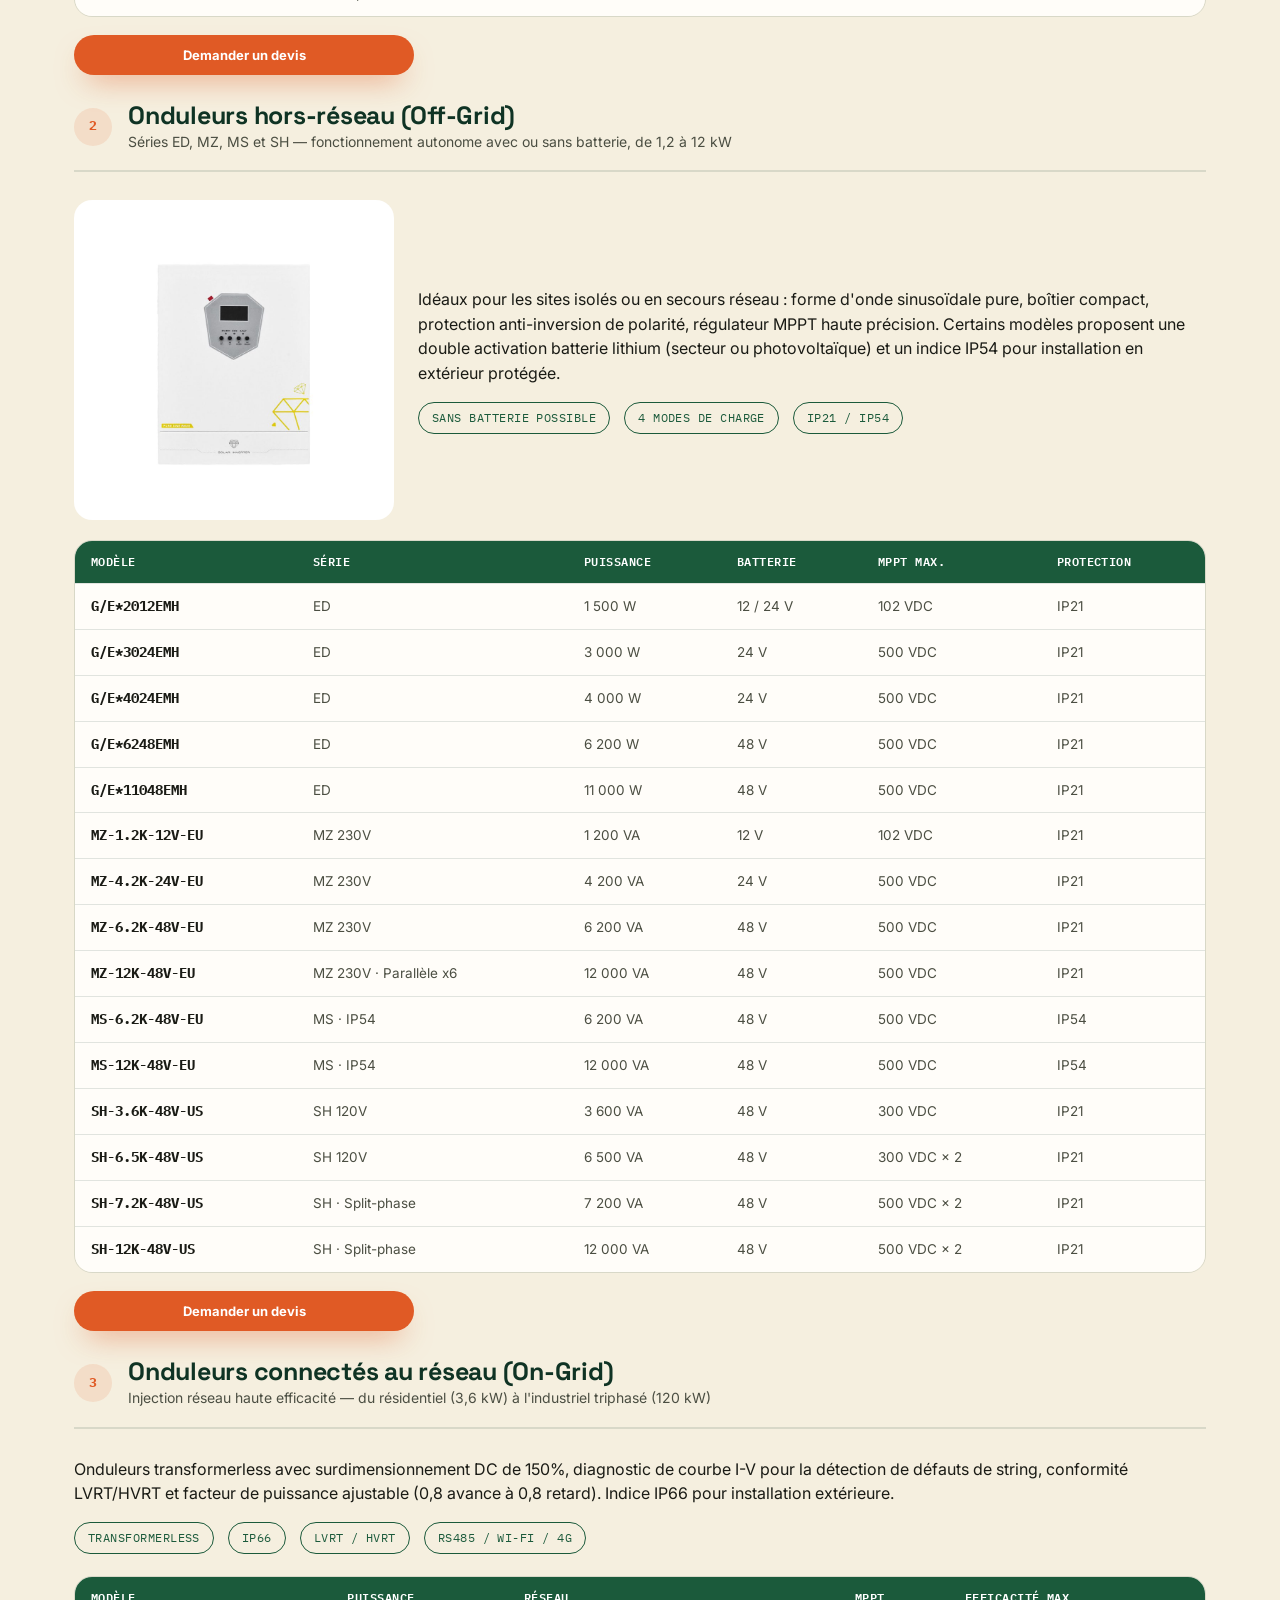
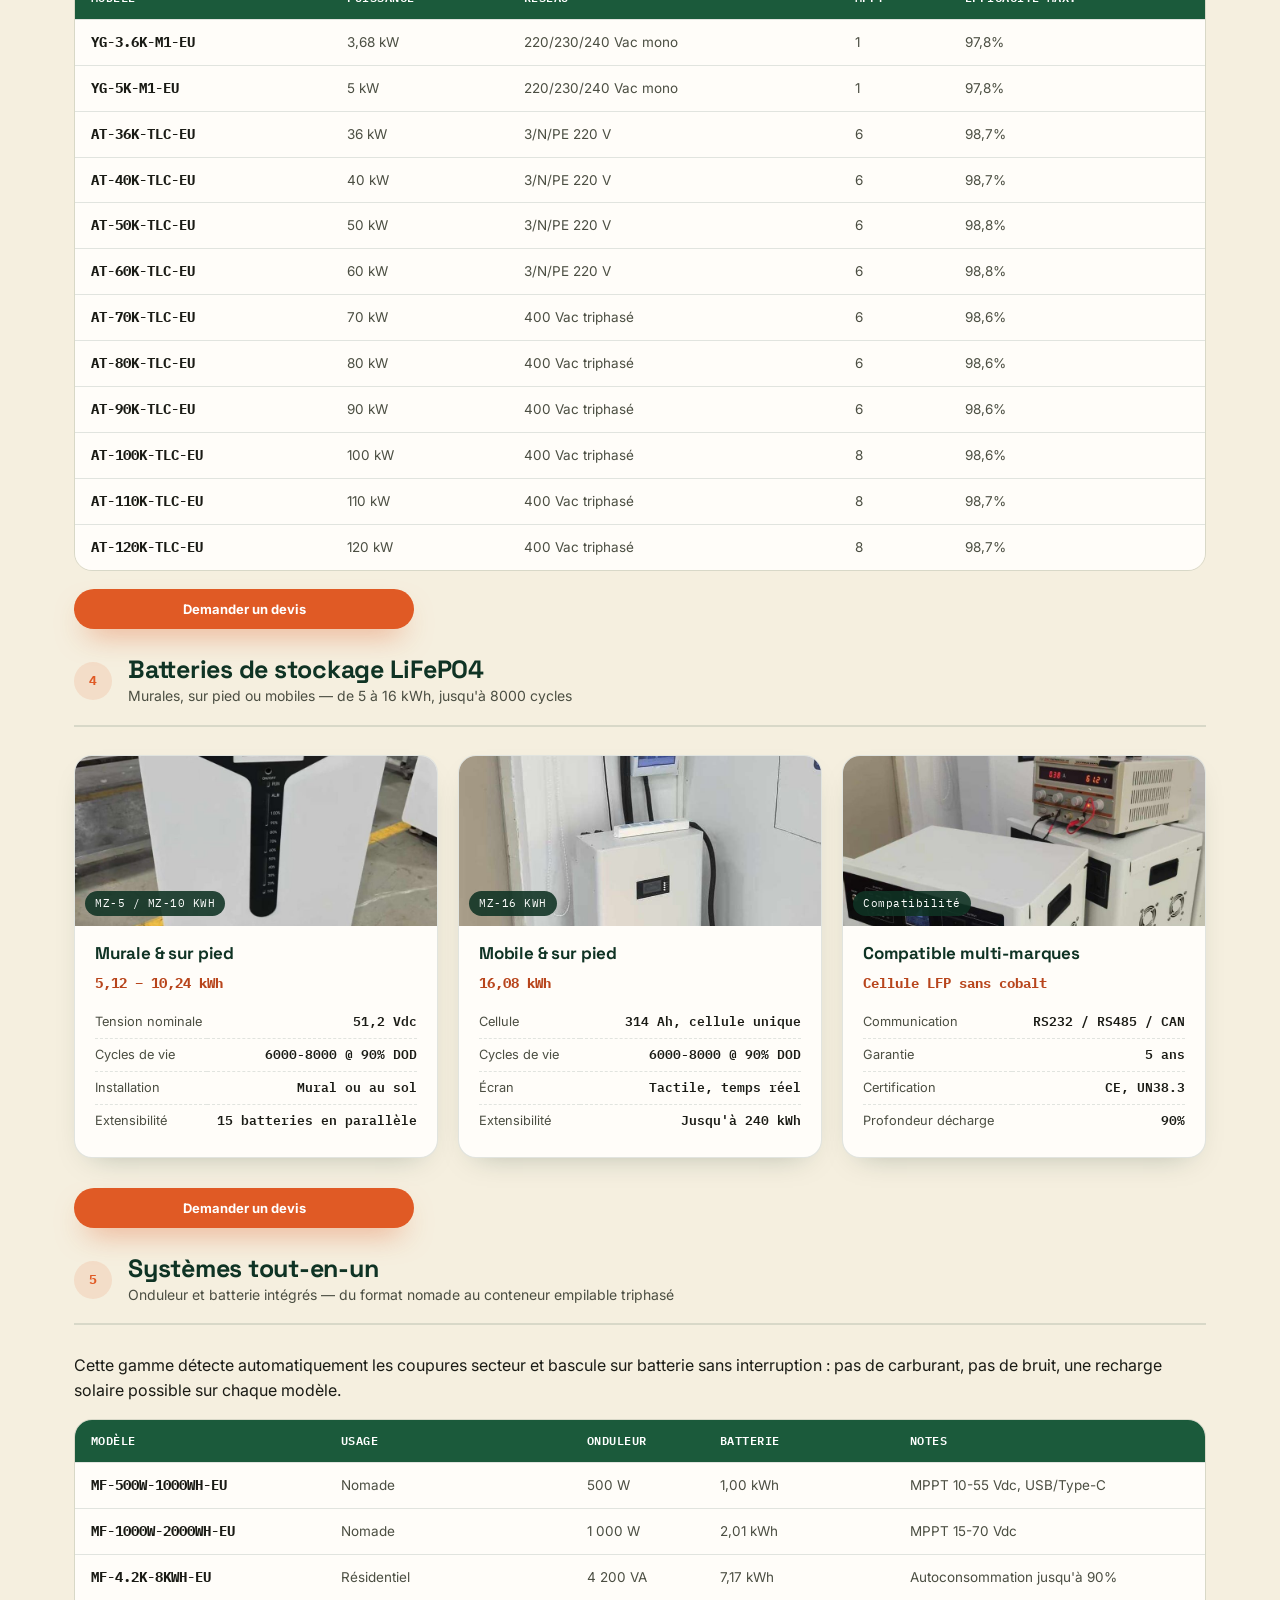
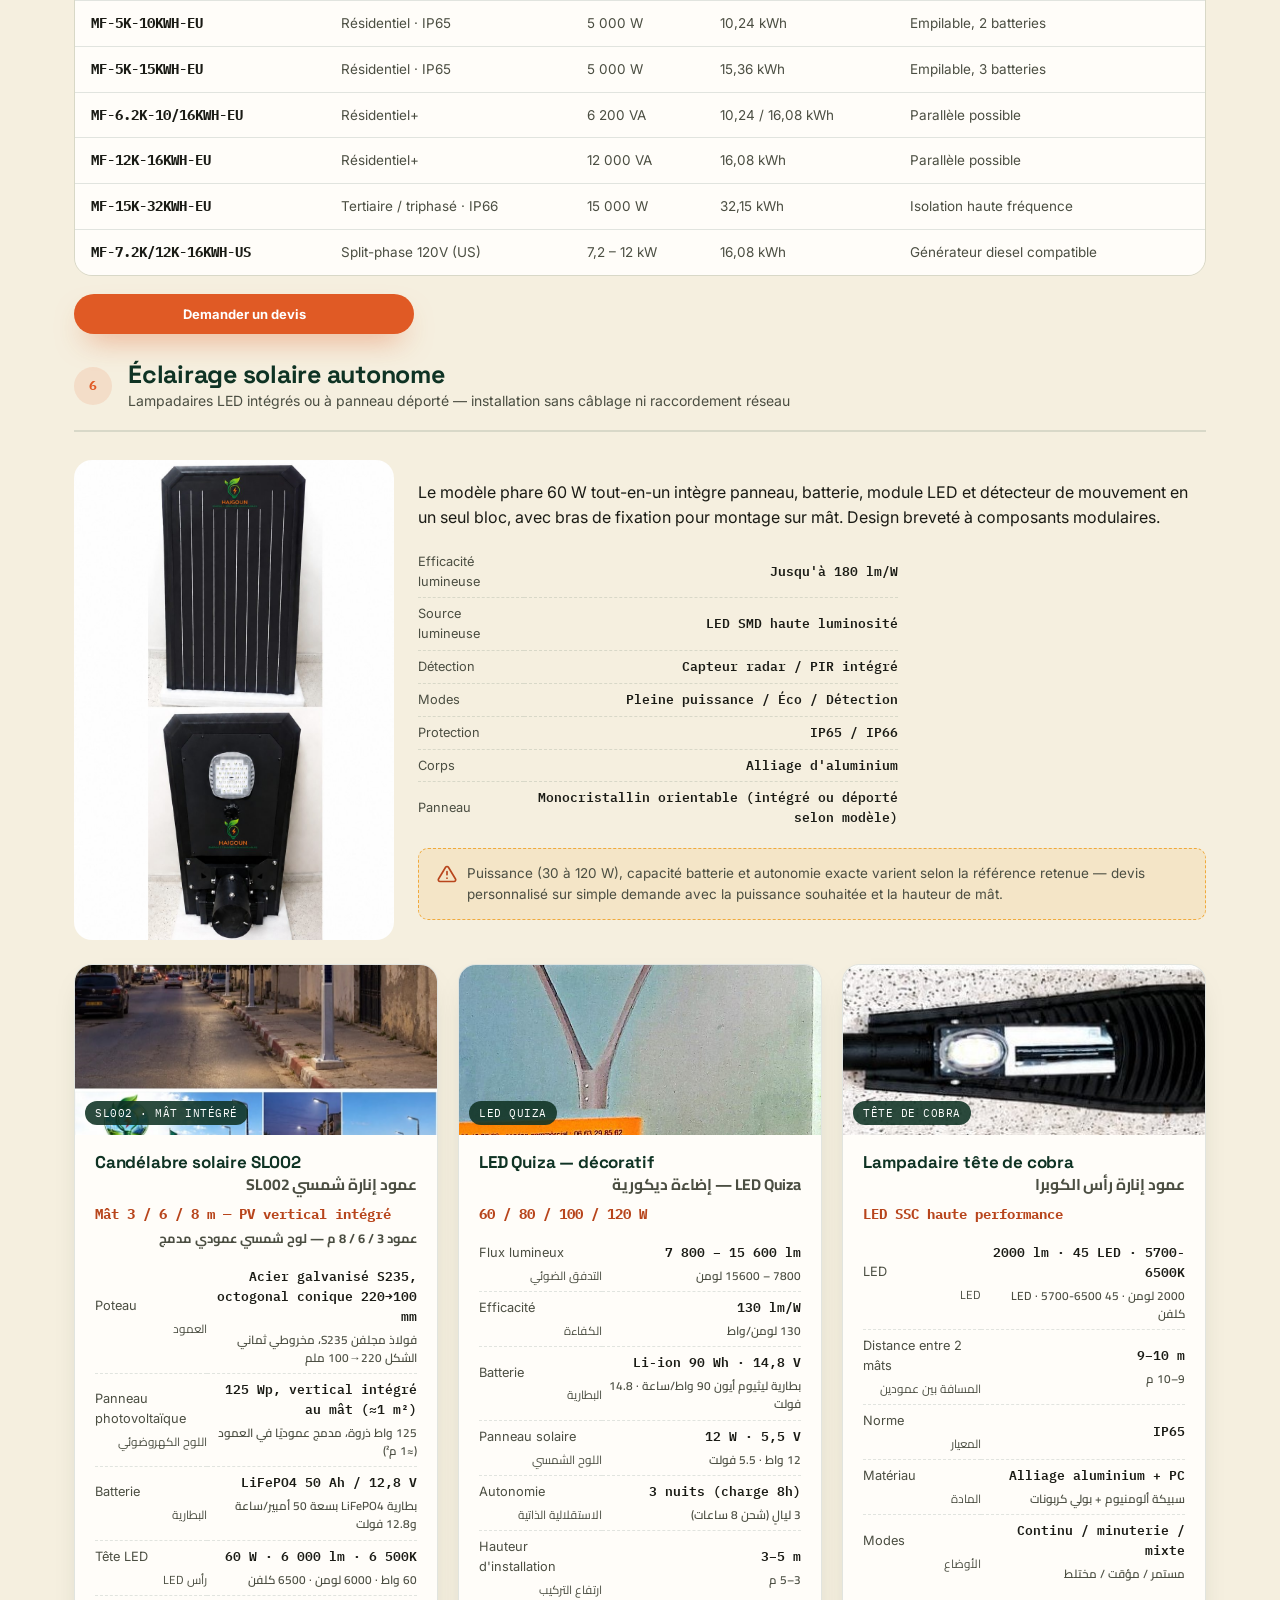
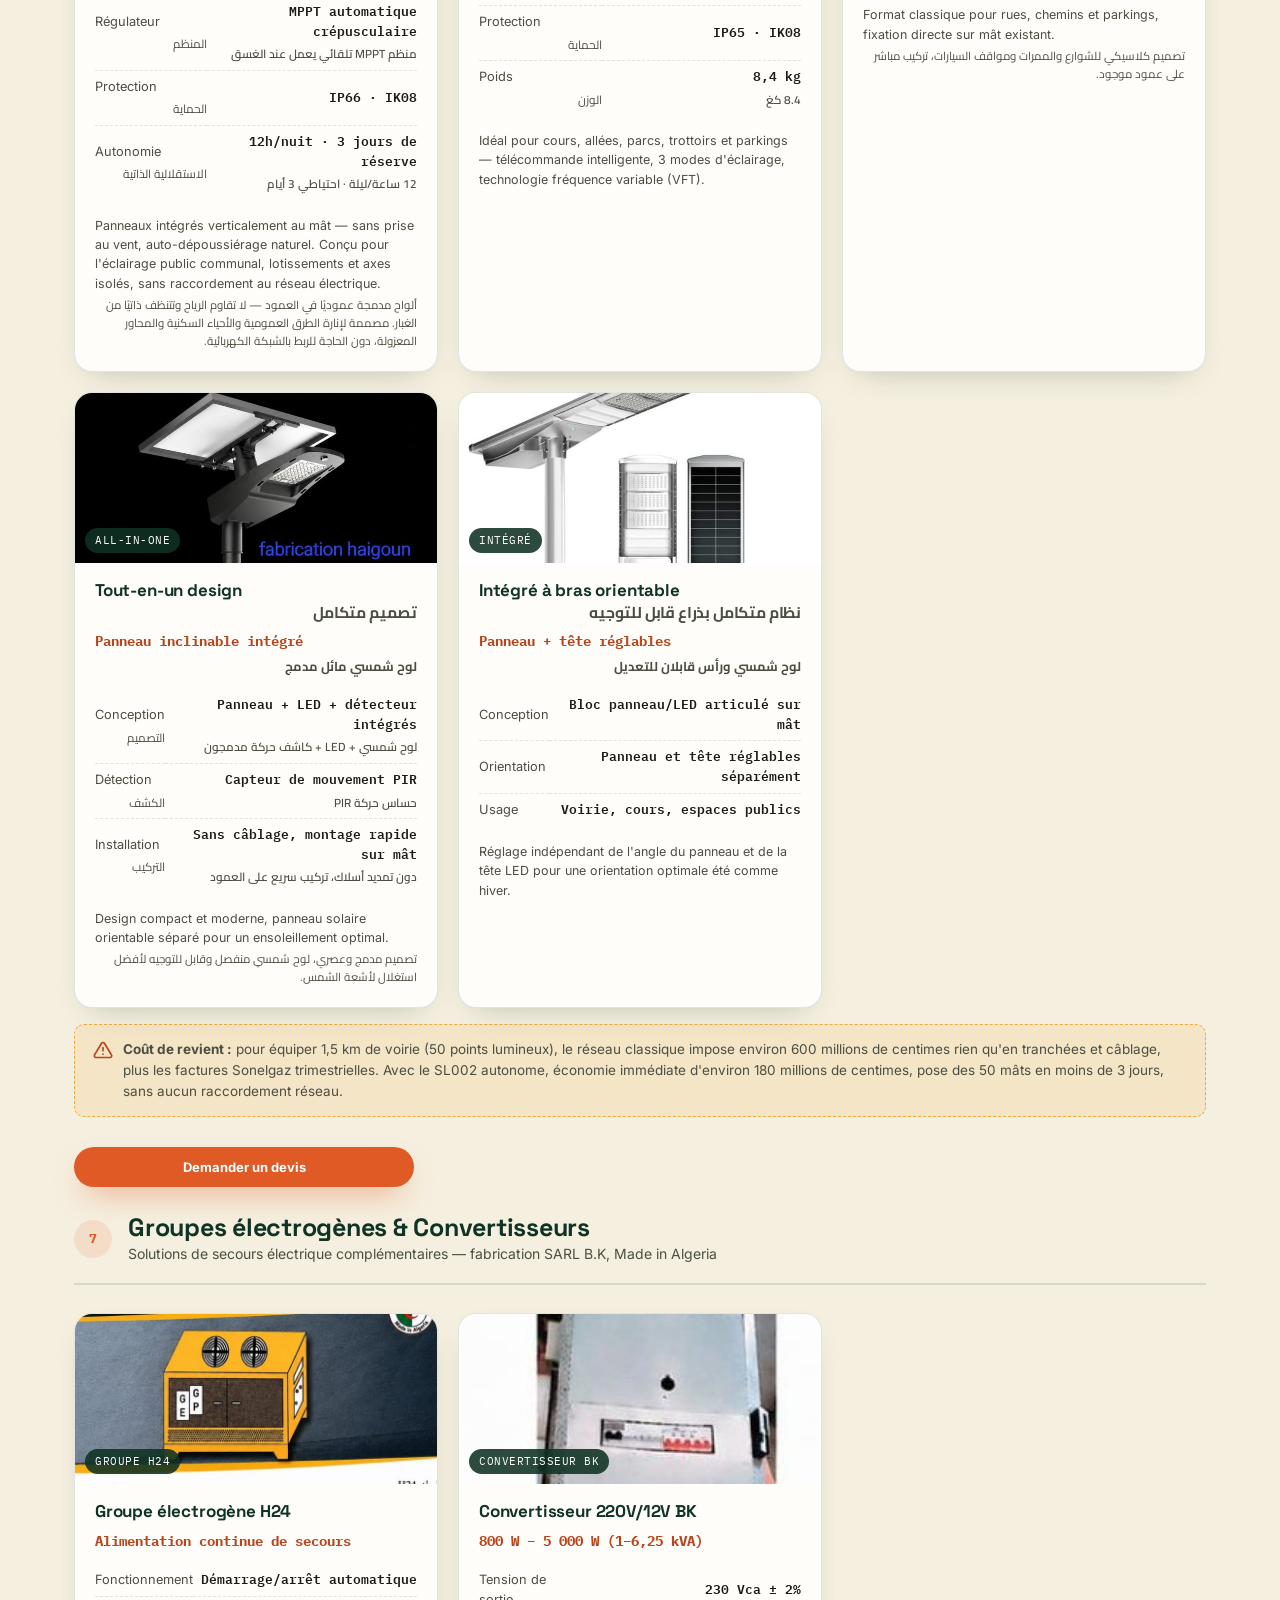
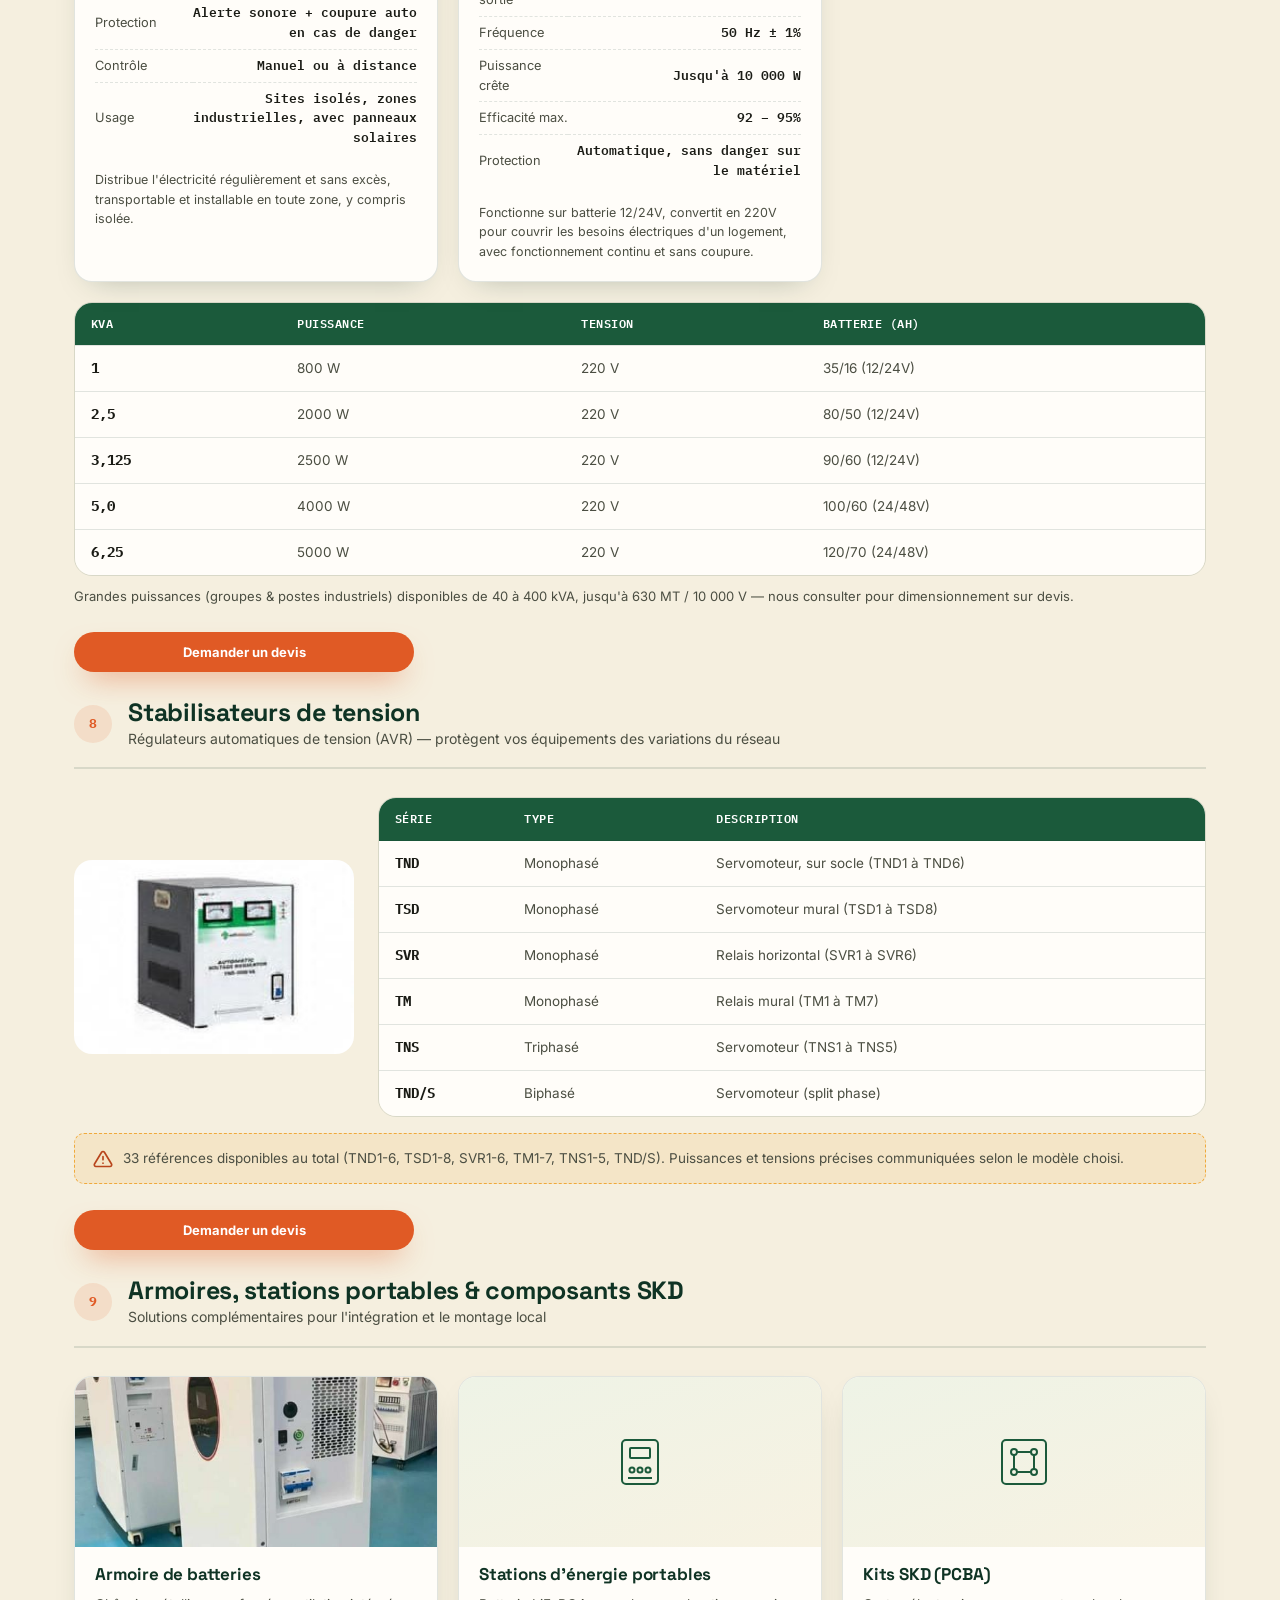
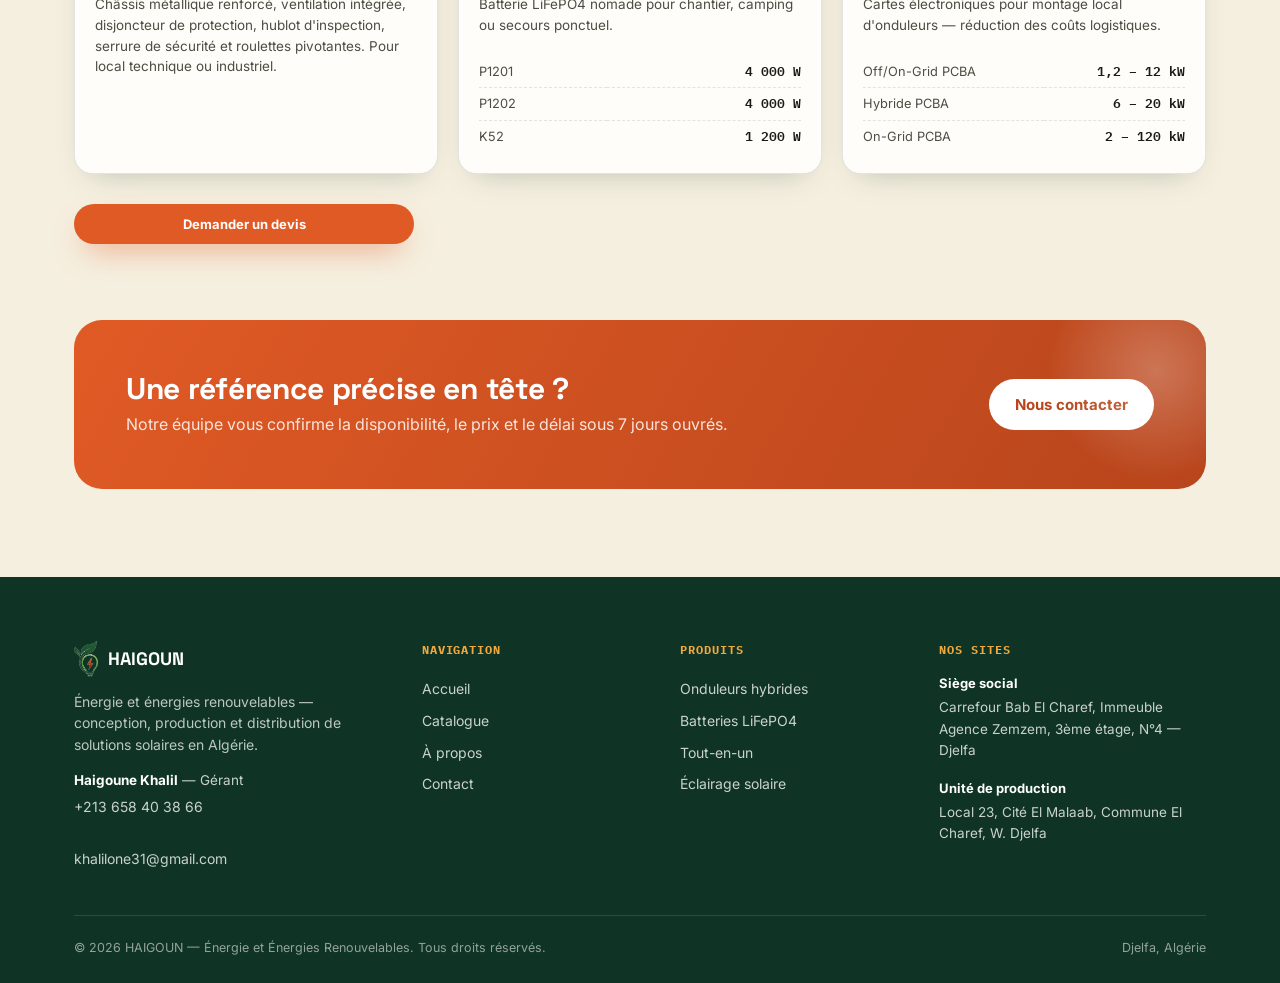
==== commit cc168809: "Update catalogue.html" ====
--- a/catalogue.html
+++ b/catalogue.html
@@ -385,7 +385,7 @@
         <div class="prod-media"><img src="streetlight-integrated.jpg" alt="Lampadaire solaire intégré avec panneau orientable"><span class="prod-series">INTÉGRÉ</span></div>
         <div class="prod-body">
           <h4>Intégré à bras orientable<span class="ar-line">نظام متكامل بذراع قابل للتوجيه</span></h4>
-          <span class="prod-power">Panneau + tête réglables</span>
+          <span class="prod-power">Panneau + tête réglables<span class="ar-line">لوح شمسي ورأس قابلان للتعديل</span></span>
           <table class="spec-table">
             <tr><td>Conception</td><td>Bloc panneau/LED articulé sur mât</td></tr>
             <tr><td>Orientation</td><td>Panneau et tête réglables séparément</td></tr>
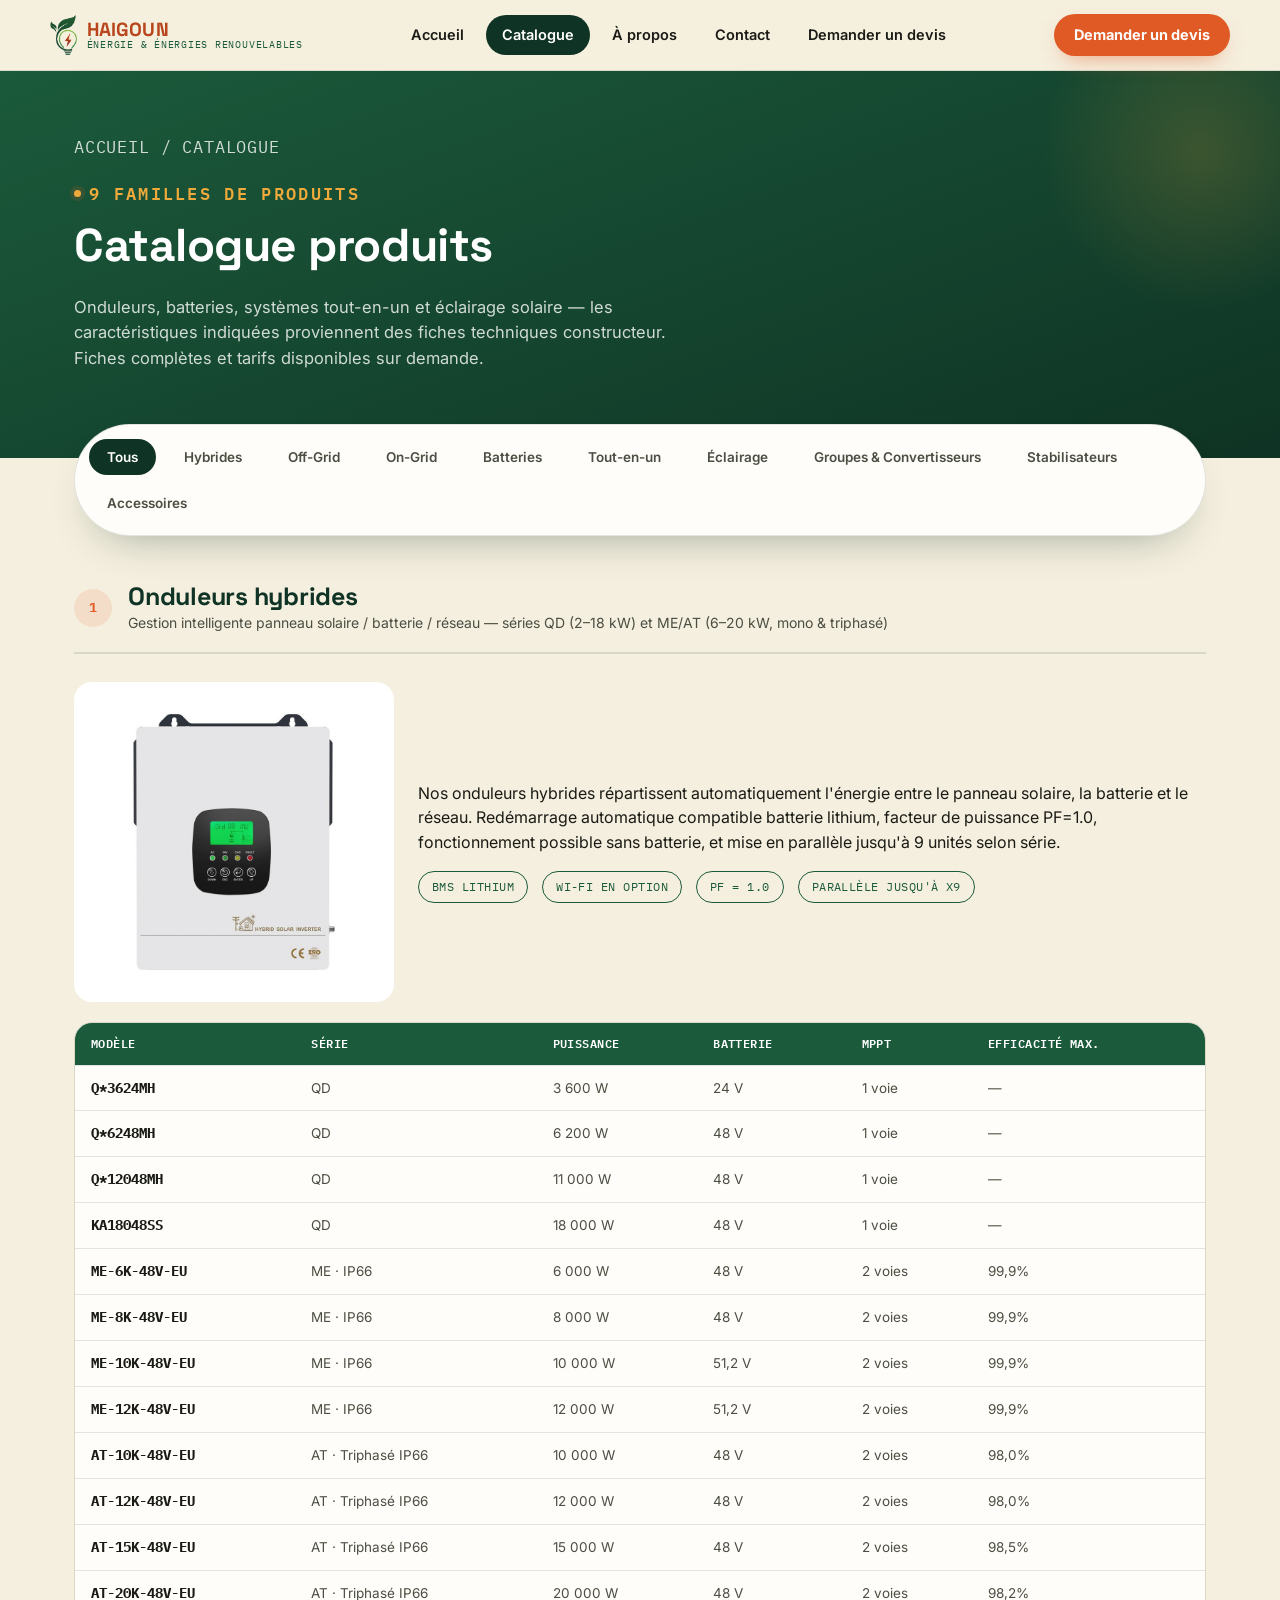
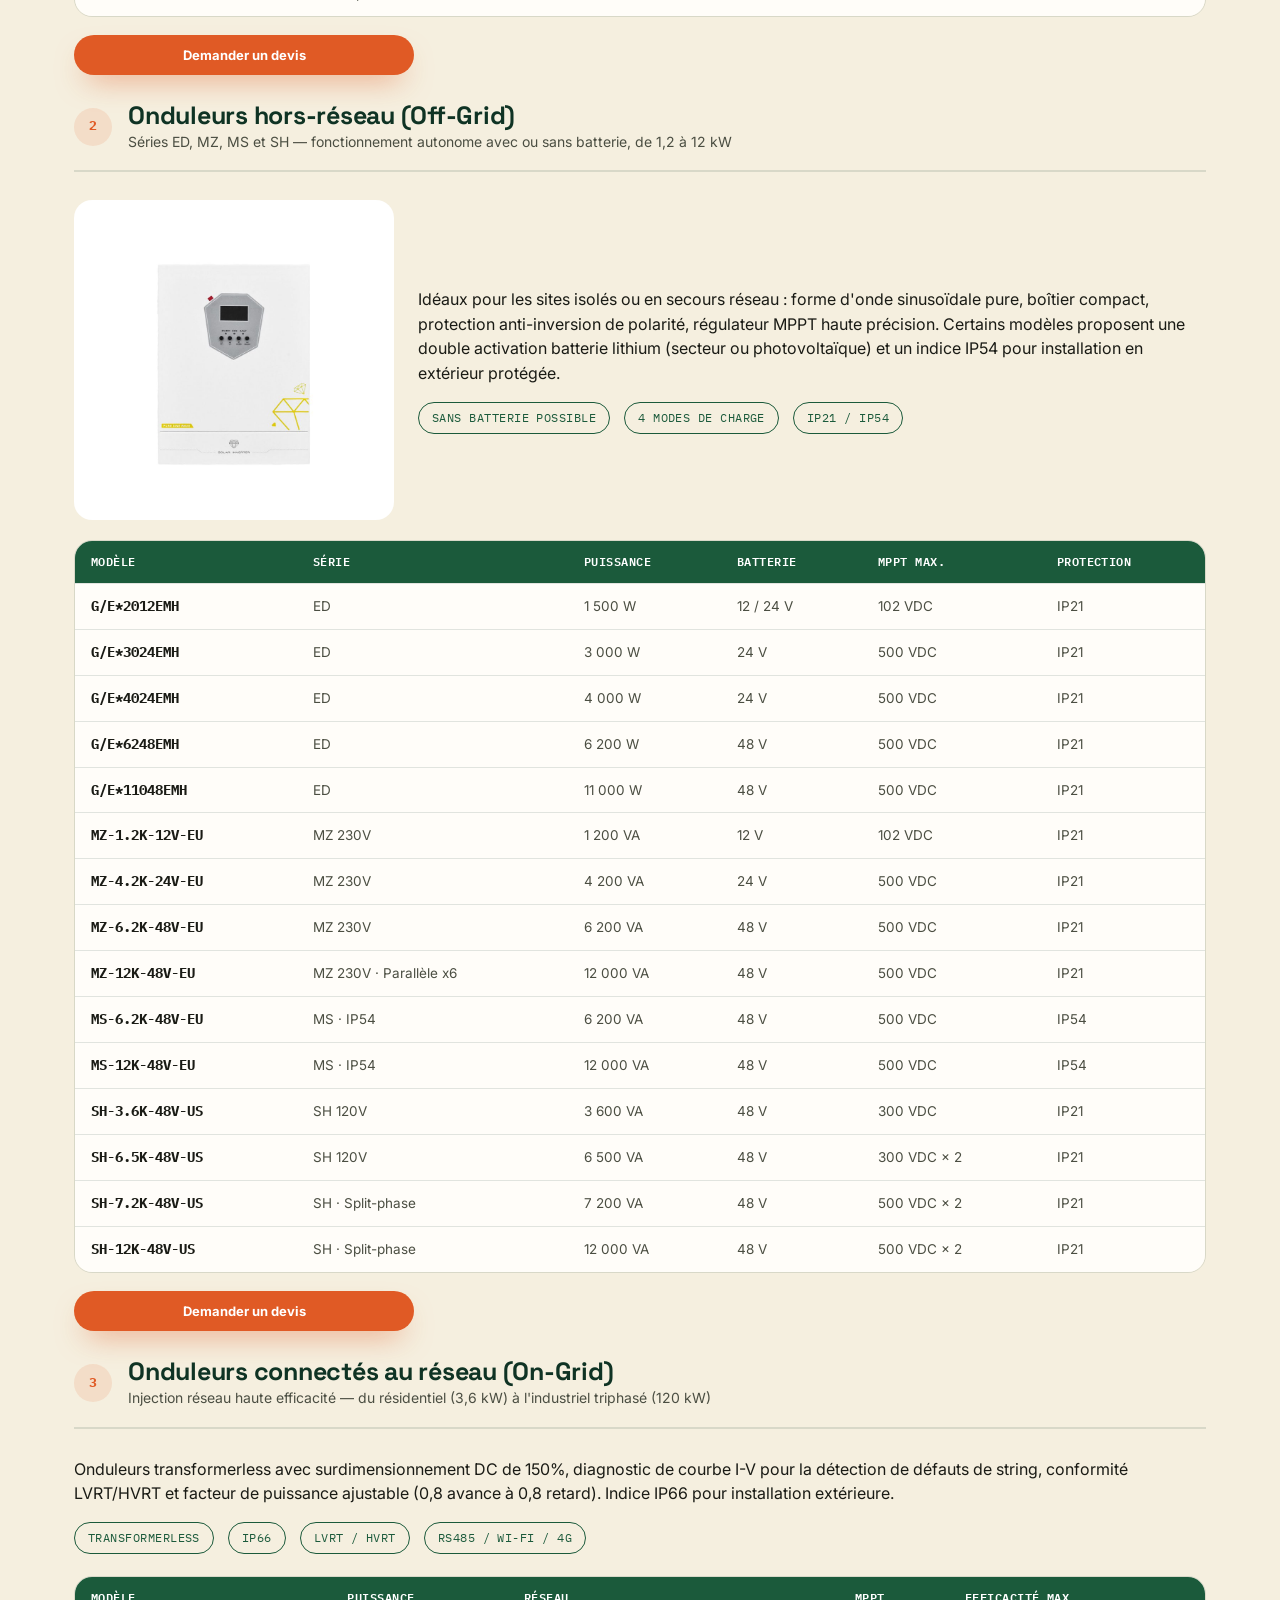
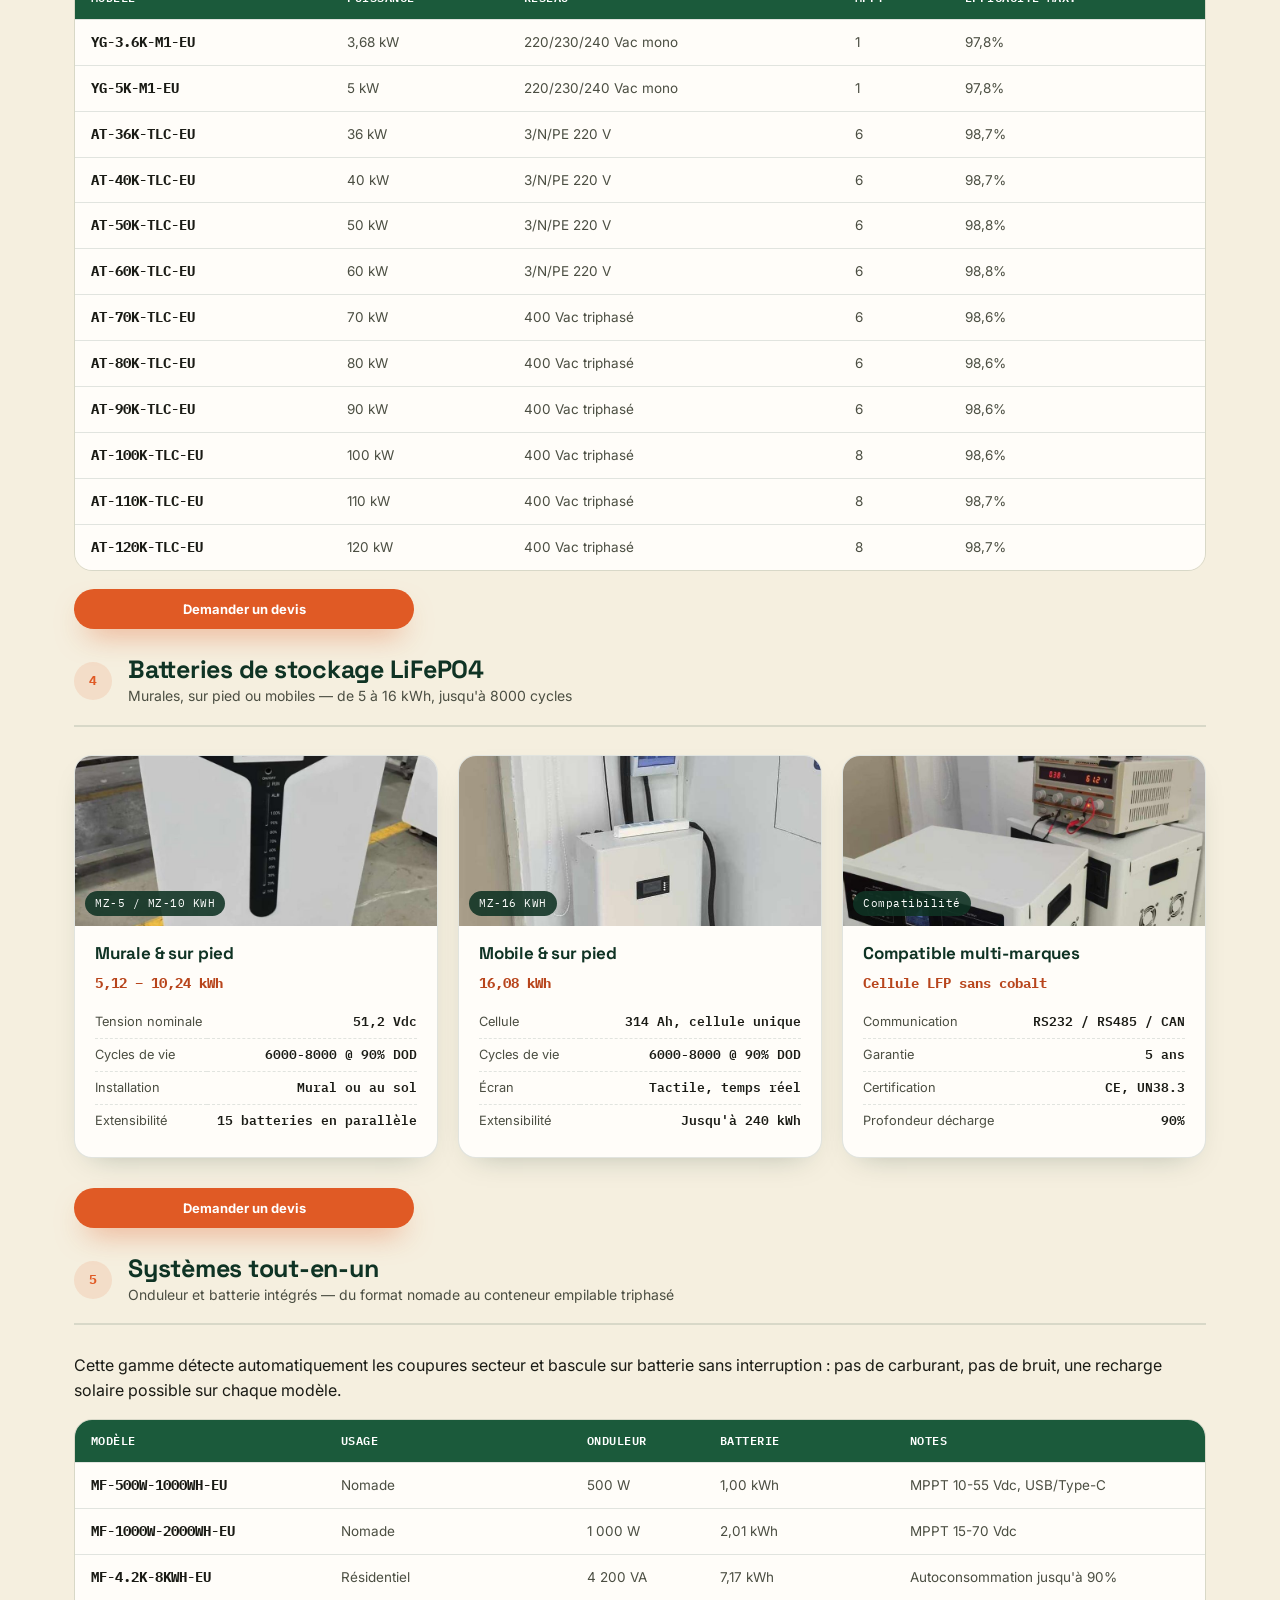
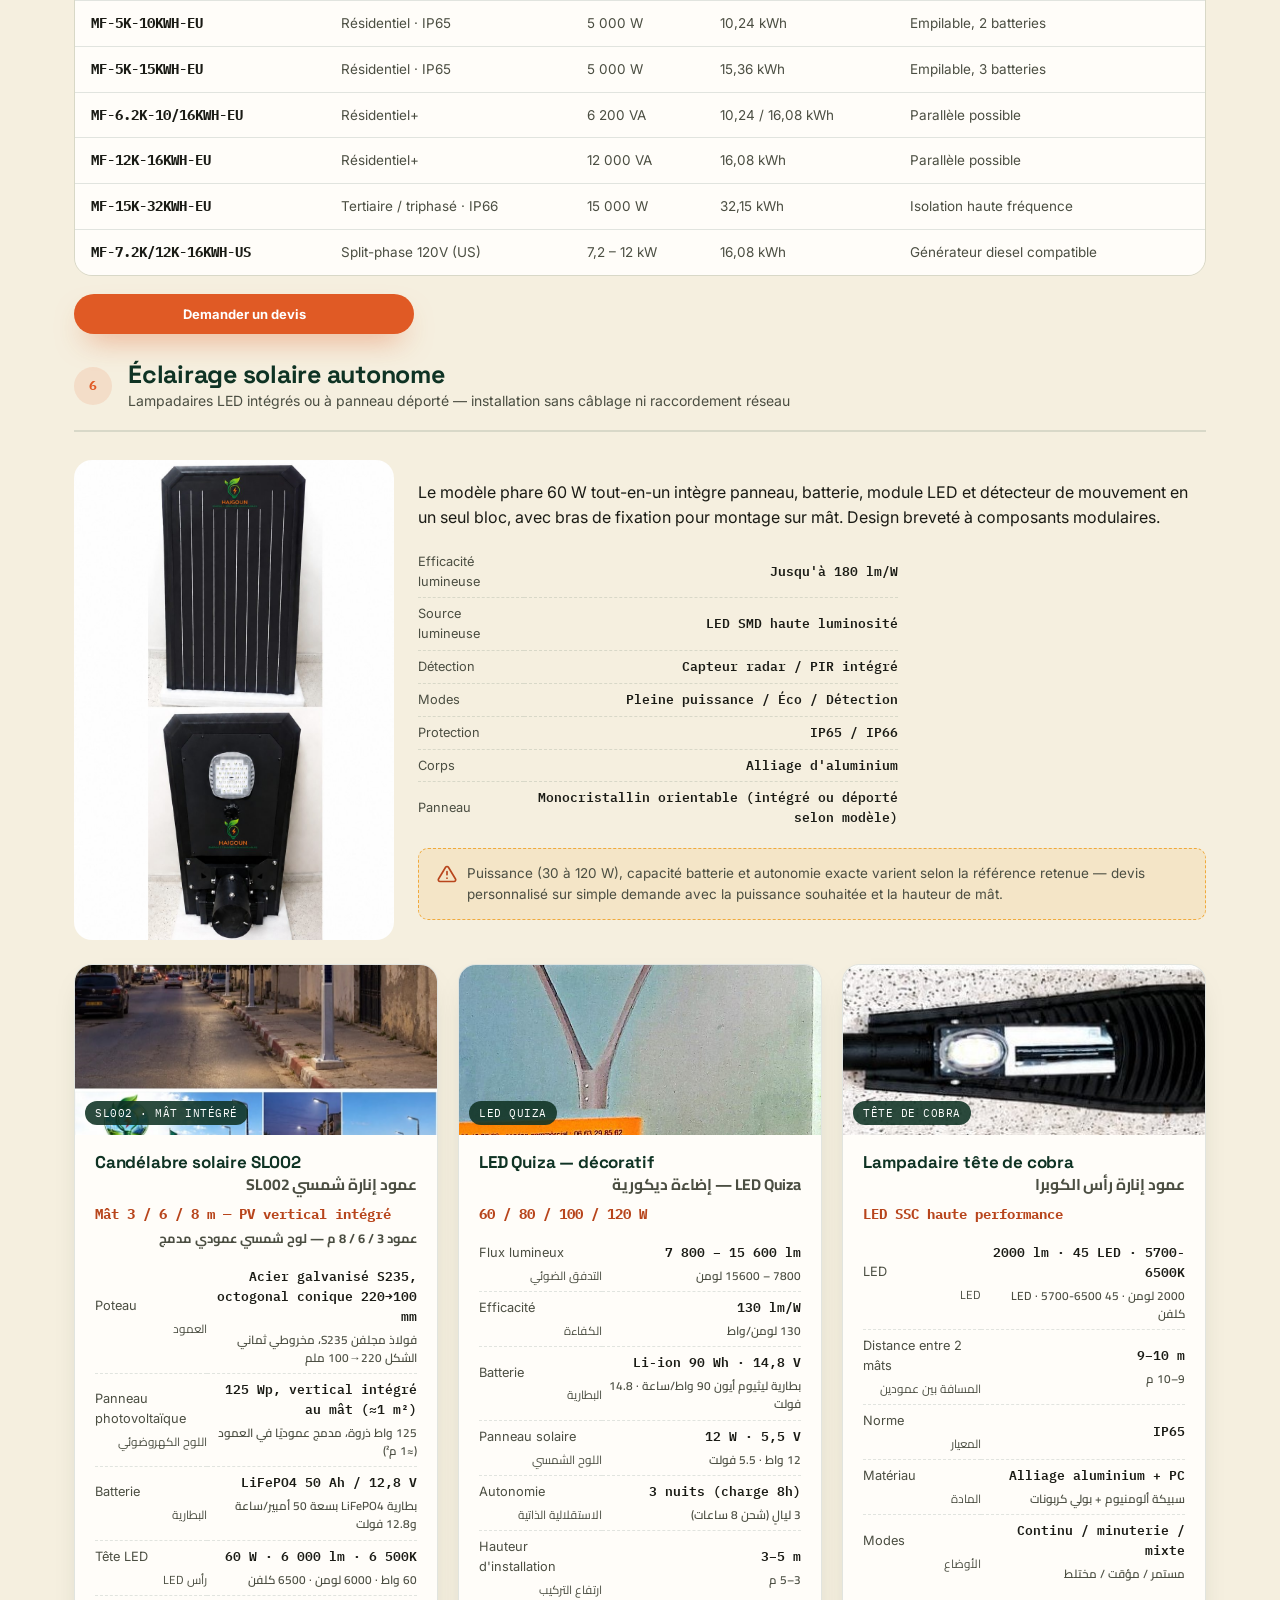
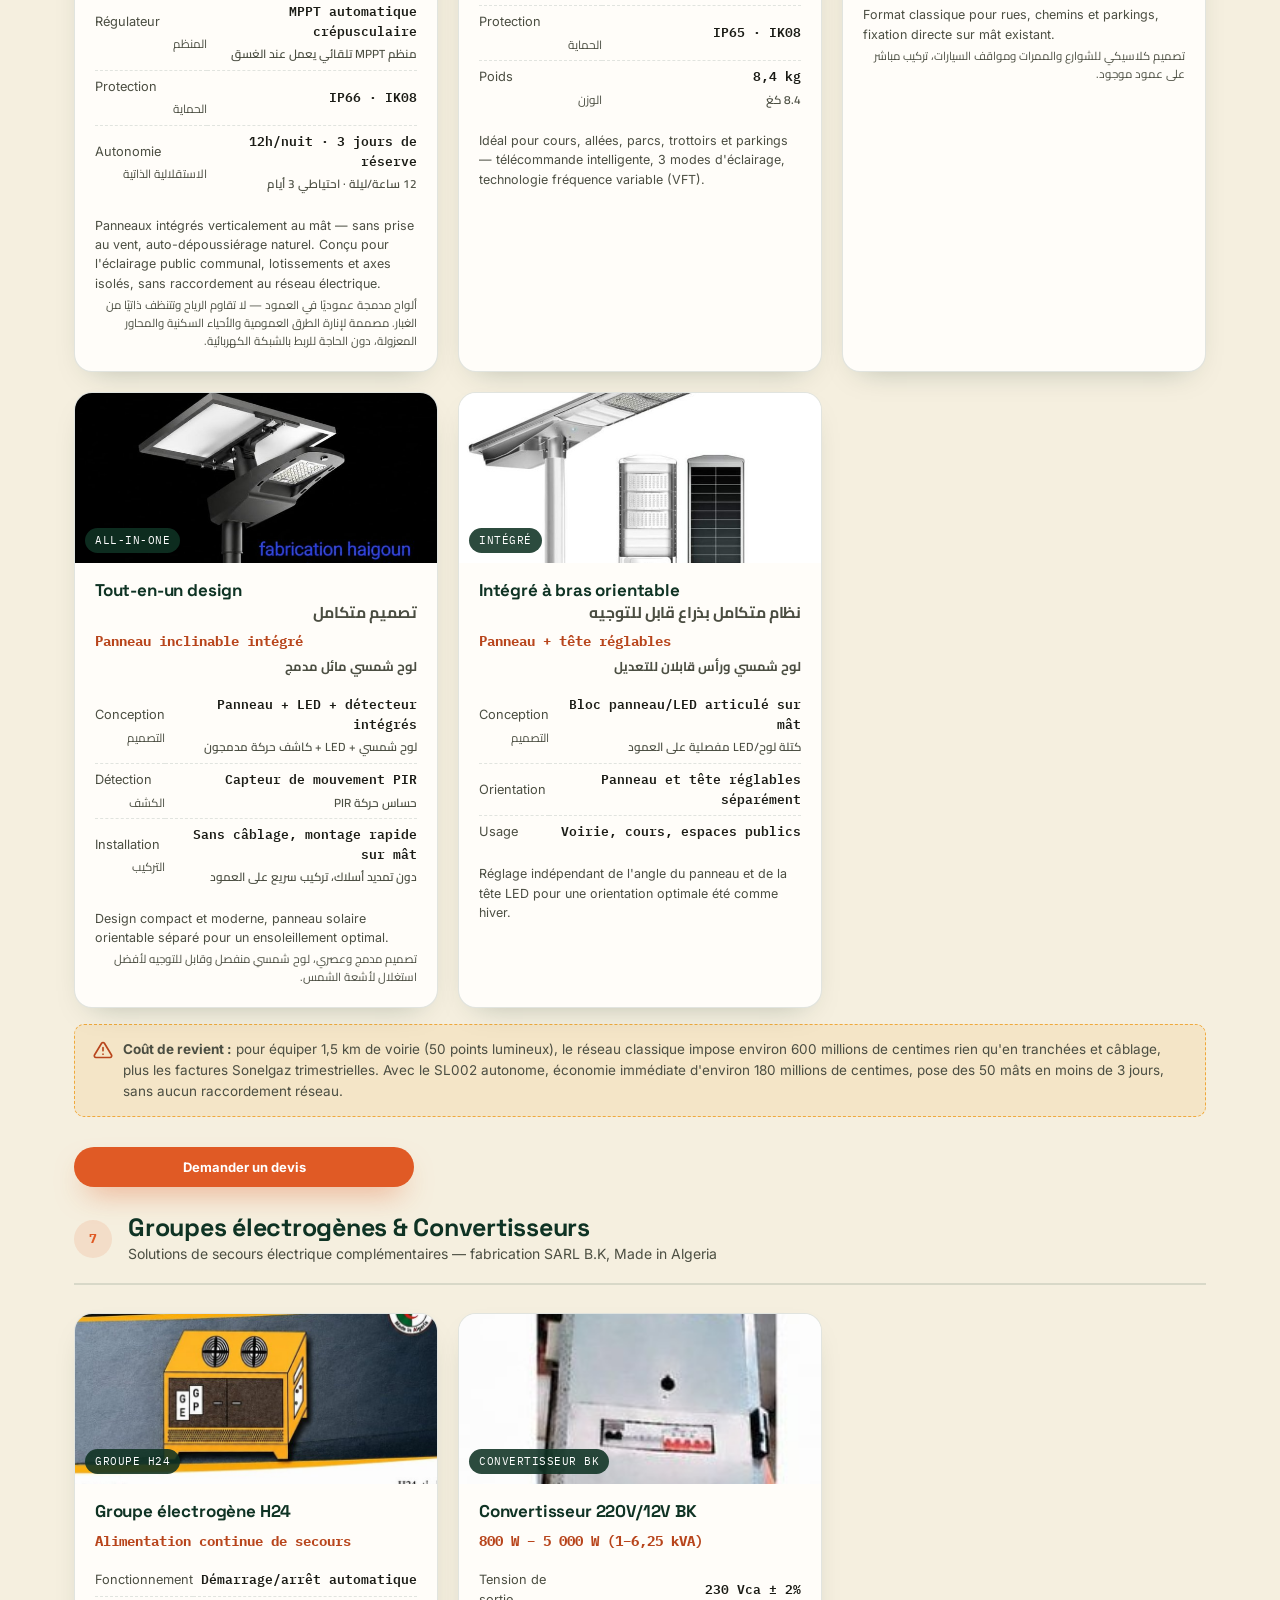
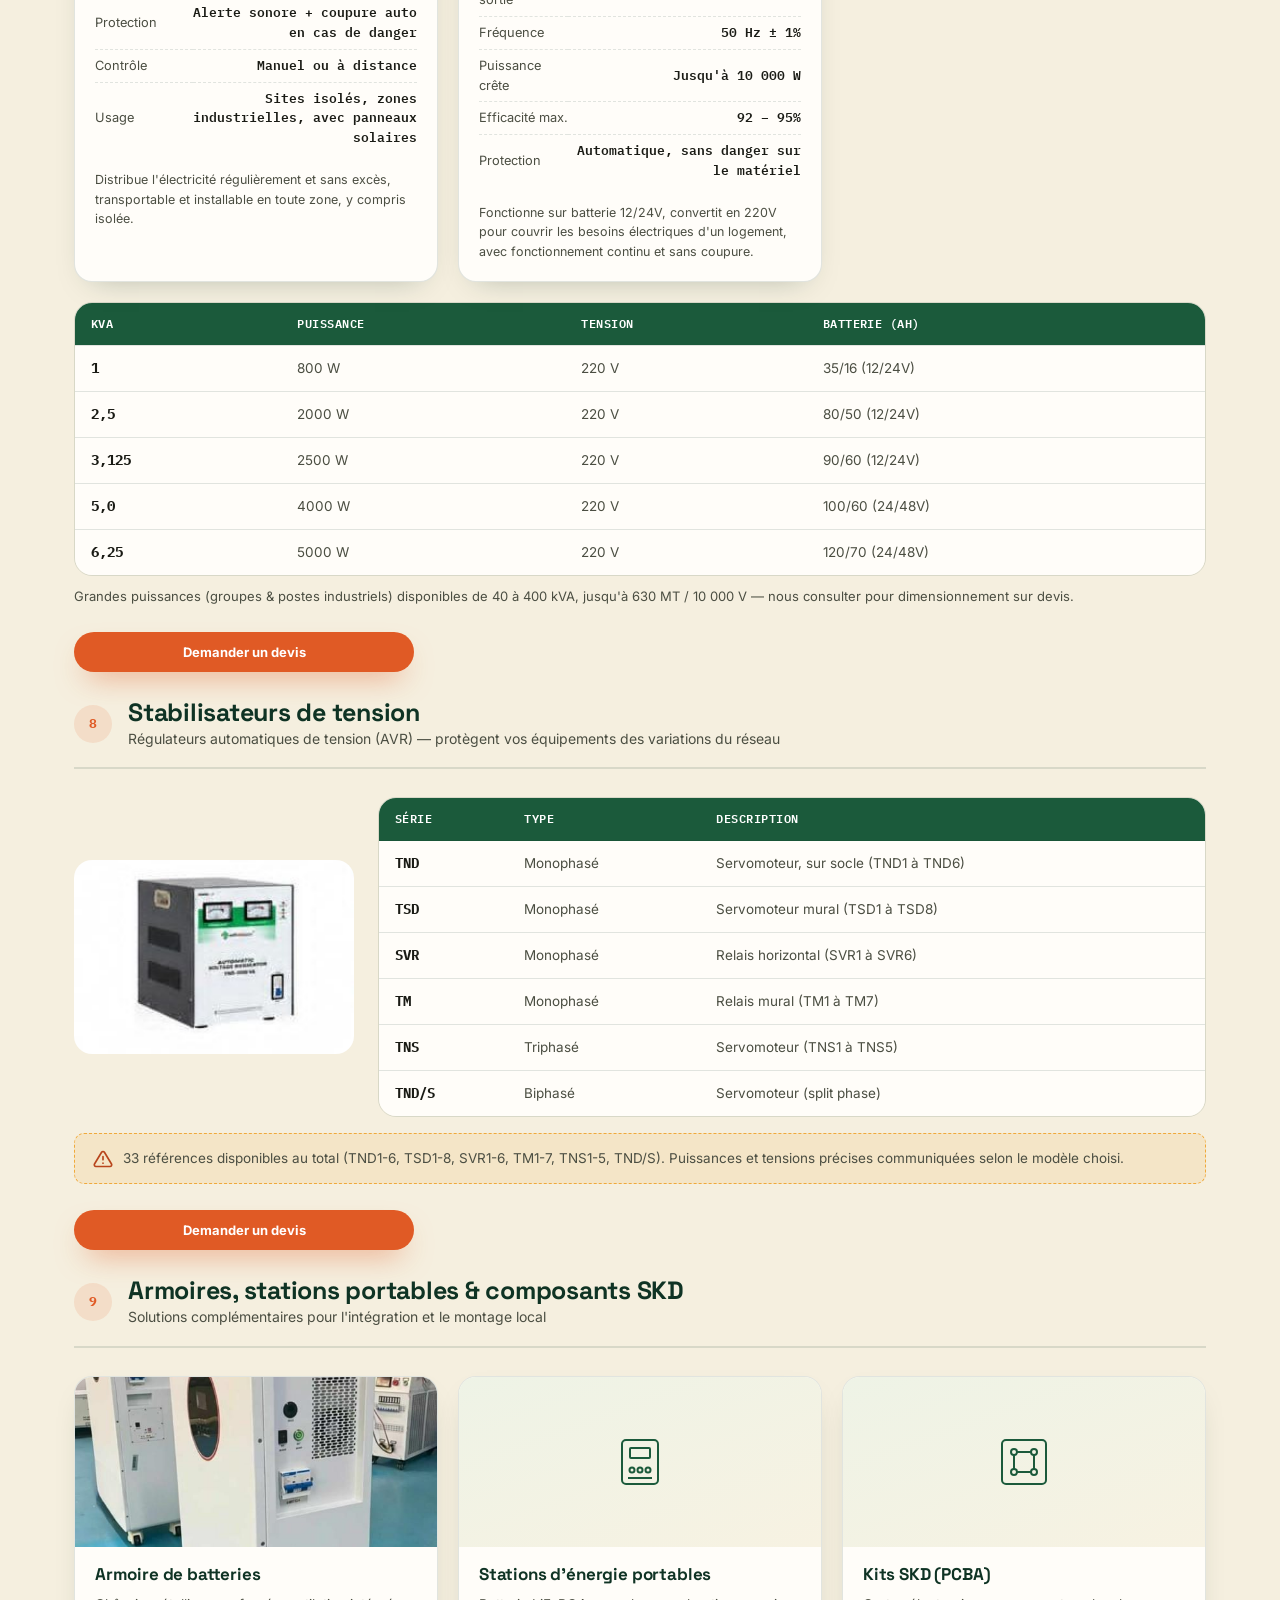
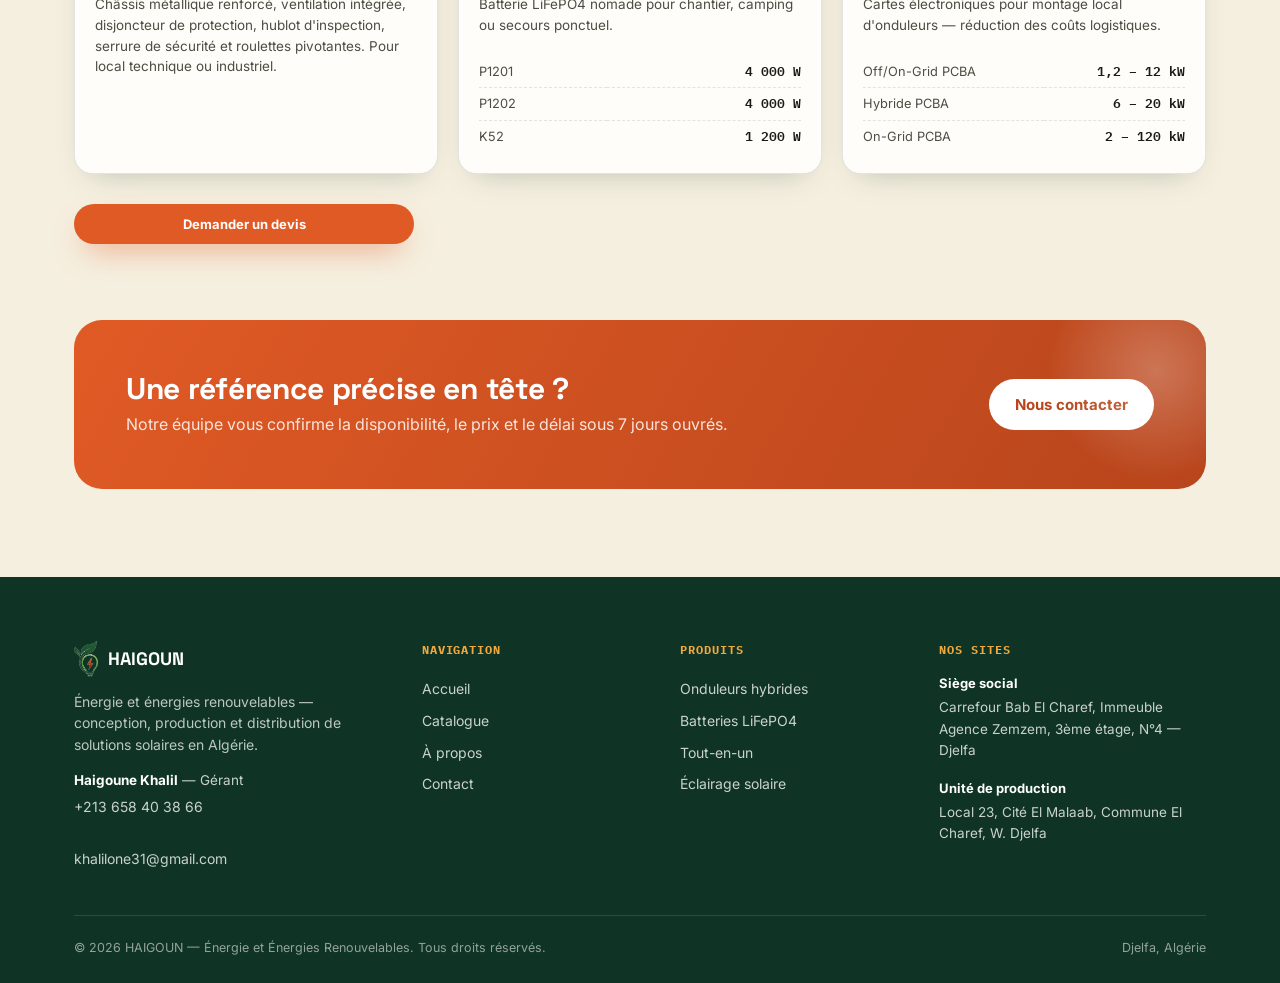
==== commit f65dbb67: "Update catalogue.html" ====
--- a/catalogue.html
+++ b/catalogue.html
@@ -387,7 +387,7 @@
           <h4>Intégré à bras orientable<span class="ar-line">نظام متكامل بذراع قابل للتوجيه</span></h4>
           <span class="prod-power">Panneau + tête réglables<span class="ar-line">لوح شمسي ورأس قابلان للتعديل</span></span>
           <table class="spec-table">
-            <tr><td>Conception</td><td>Bloc panneau/LED articulé sur mât</td></tr>
+            <tr><td>Conception<span class="ar-line">التصميم</span></td><td>Bloc panneau/LED articulé sur mât<span class="ar-line">كتلة لوح/LED مفصلية على العمود</span></td></tr>
             <tr><td>Orientation</td><td>Panneau et tête réglables séparément</td></tr>
             <tr><td>Usage</td><td>Voirie, cours, espaces publics</td></tr>
           </table>
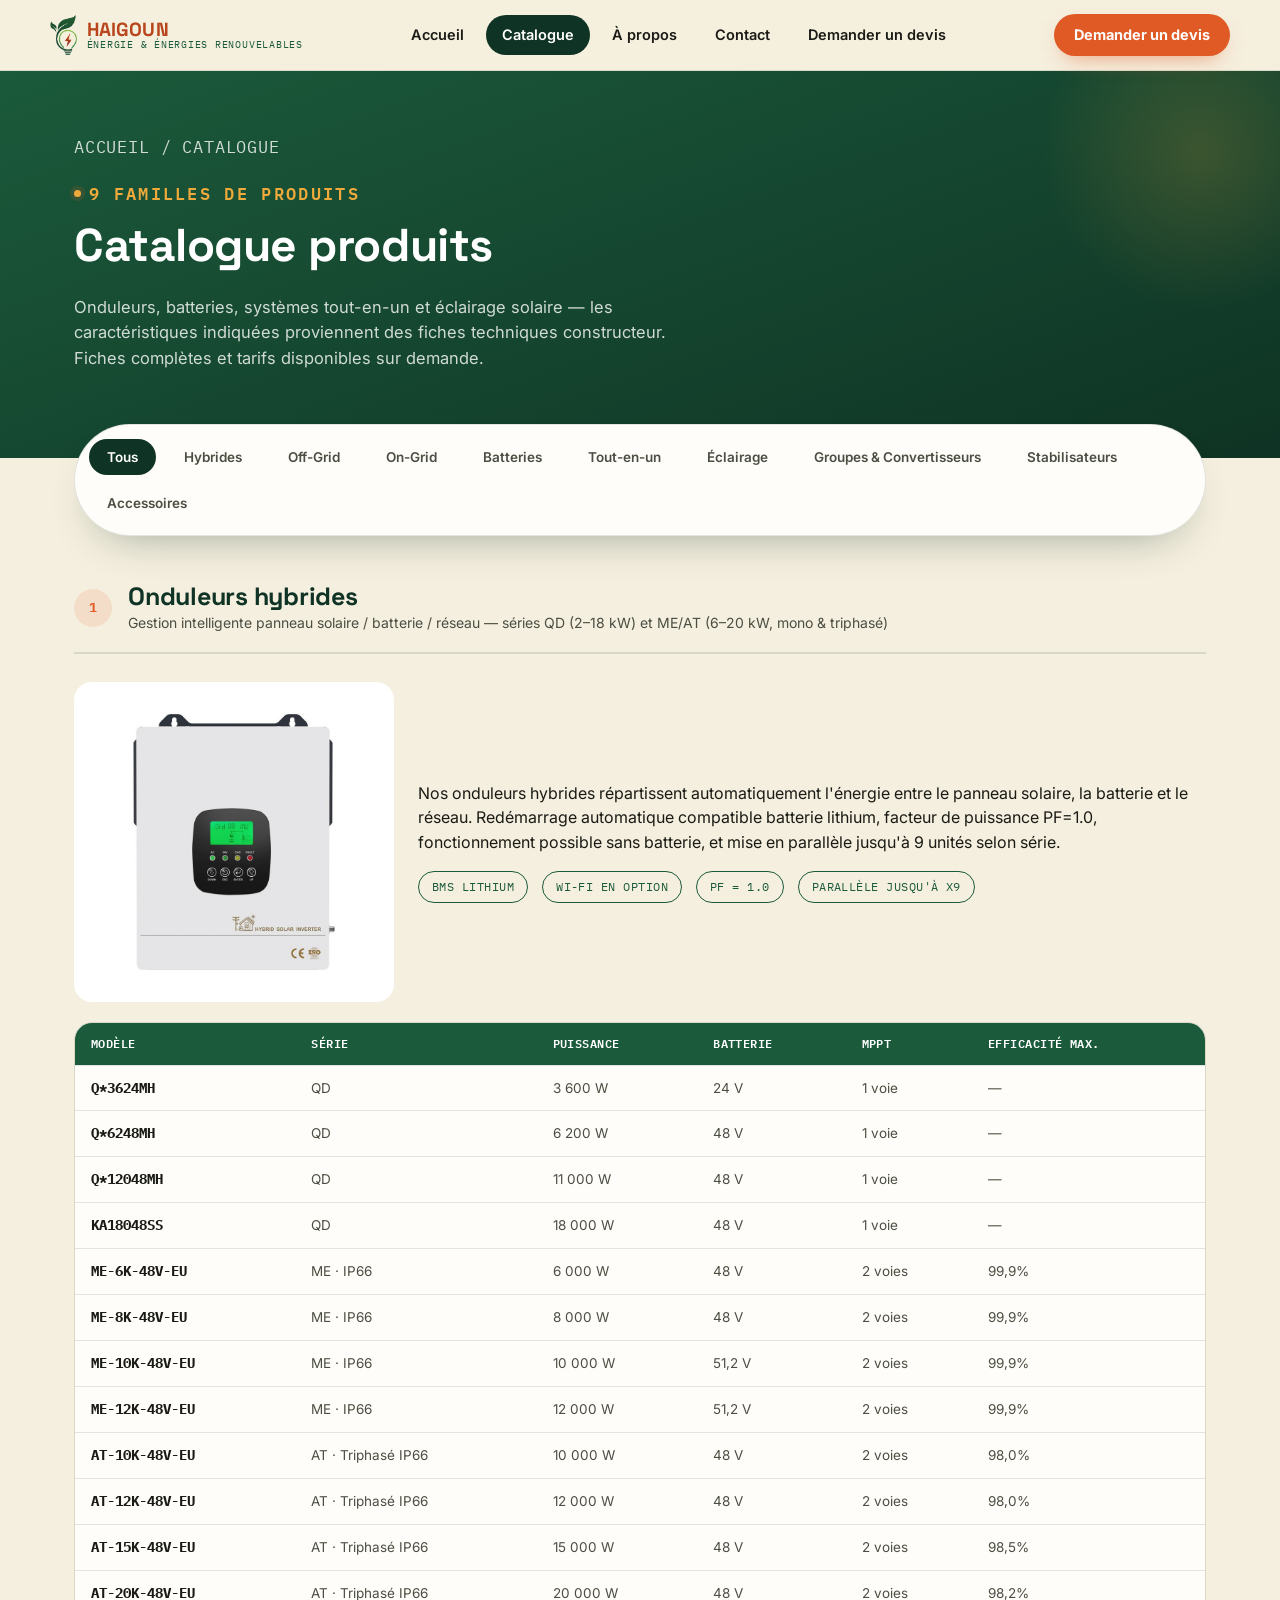
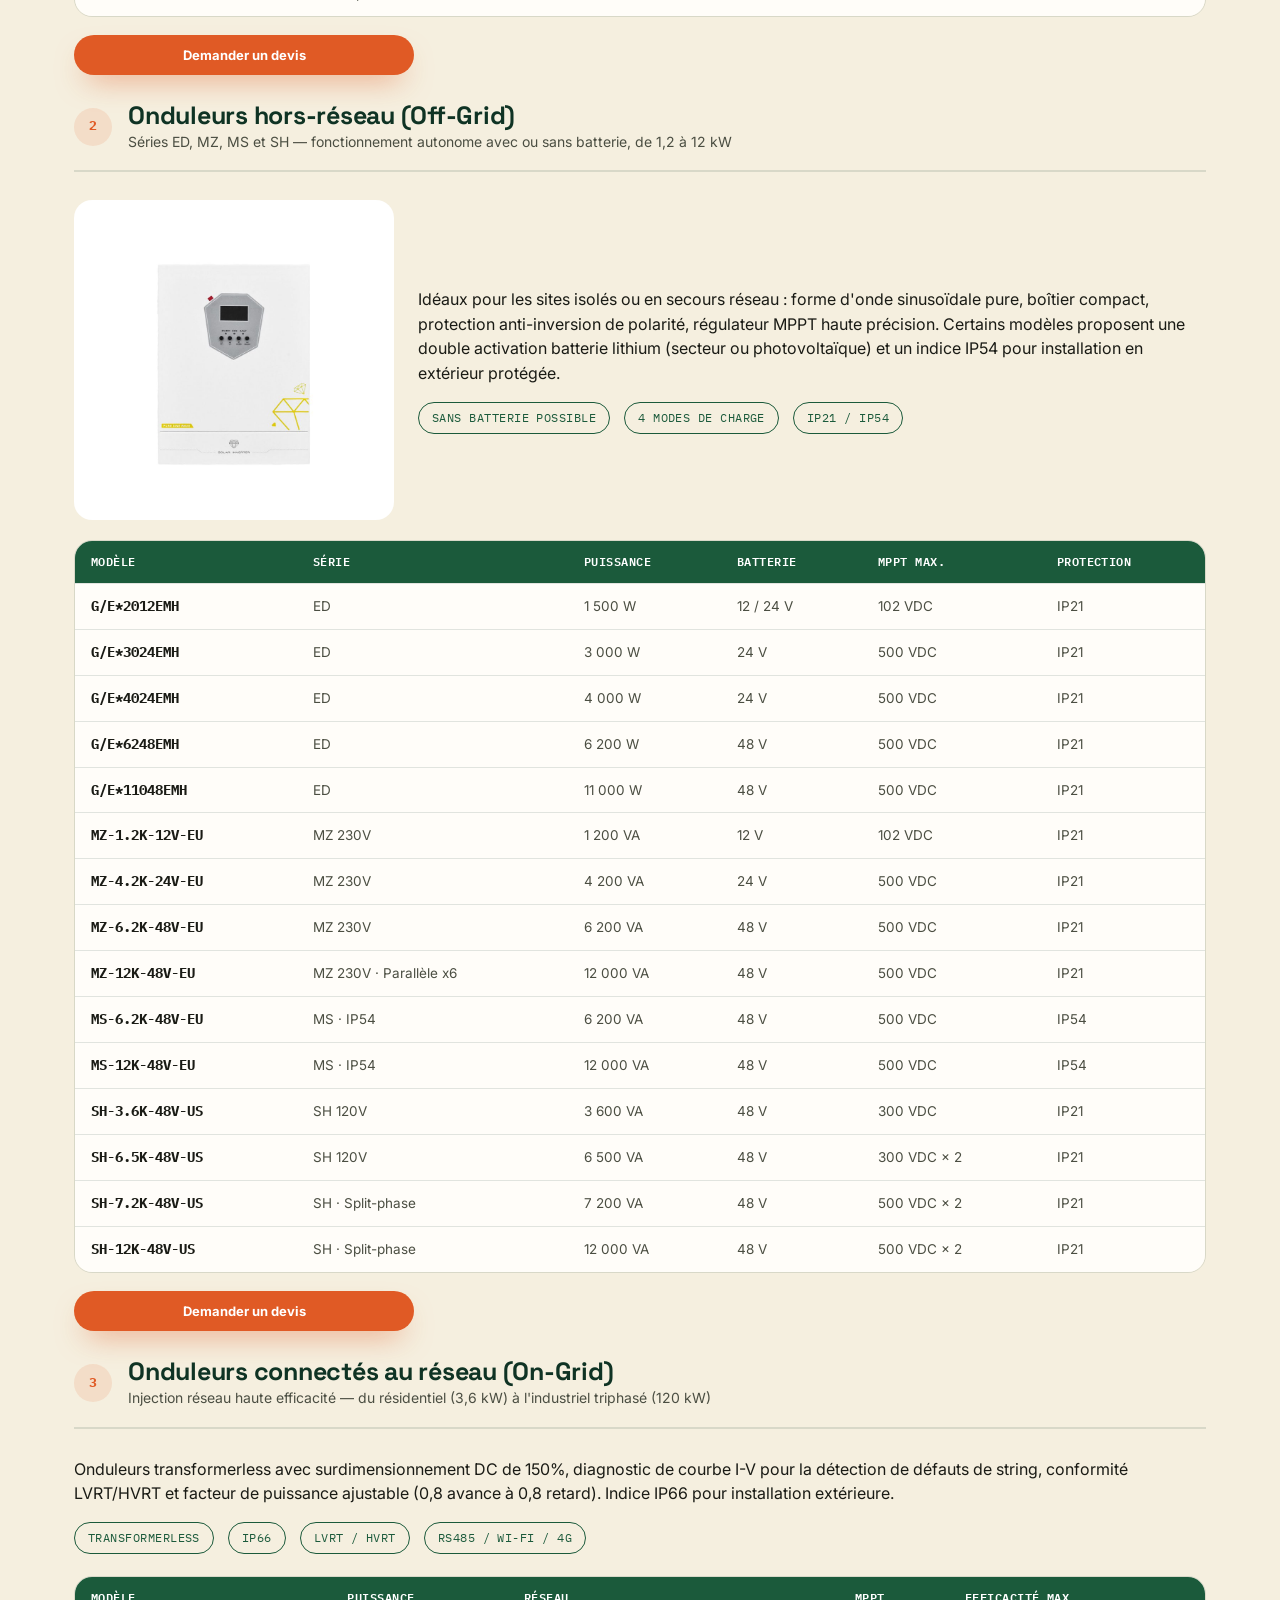
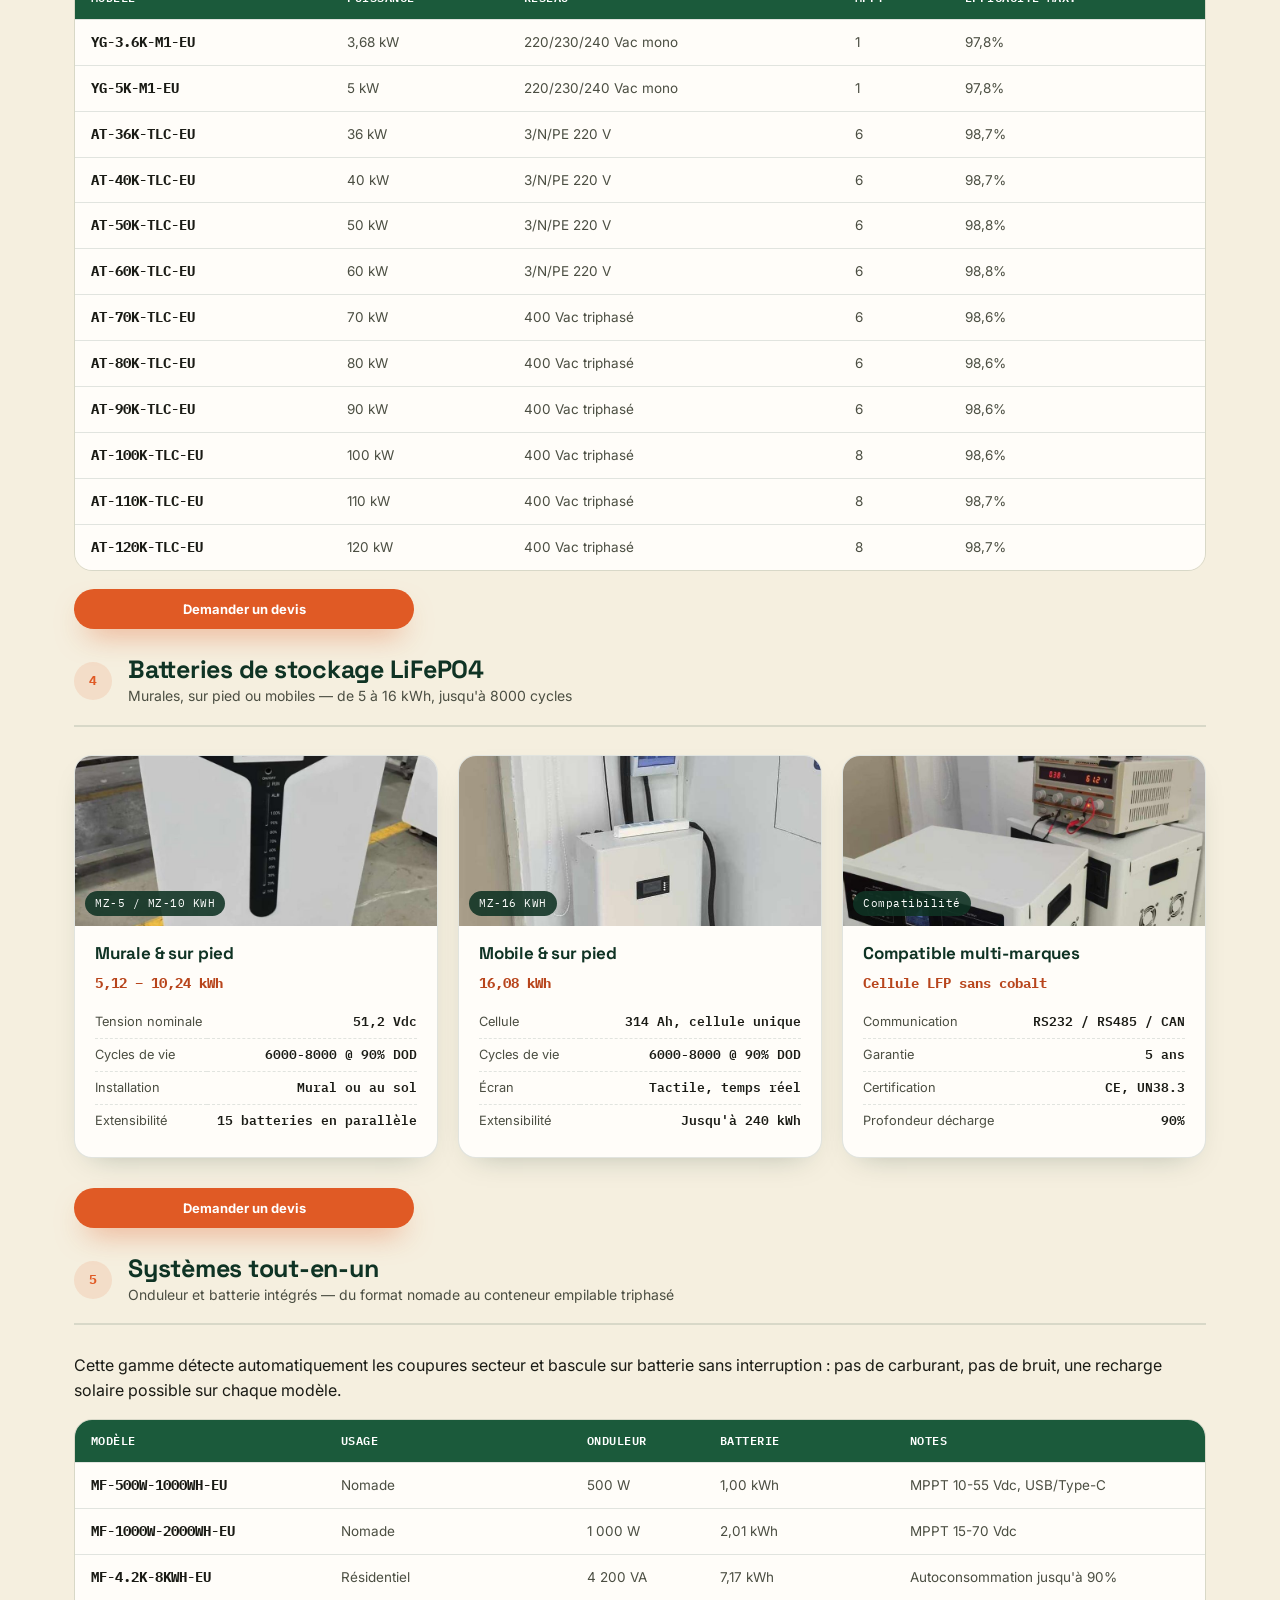
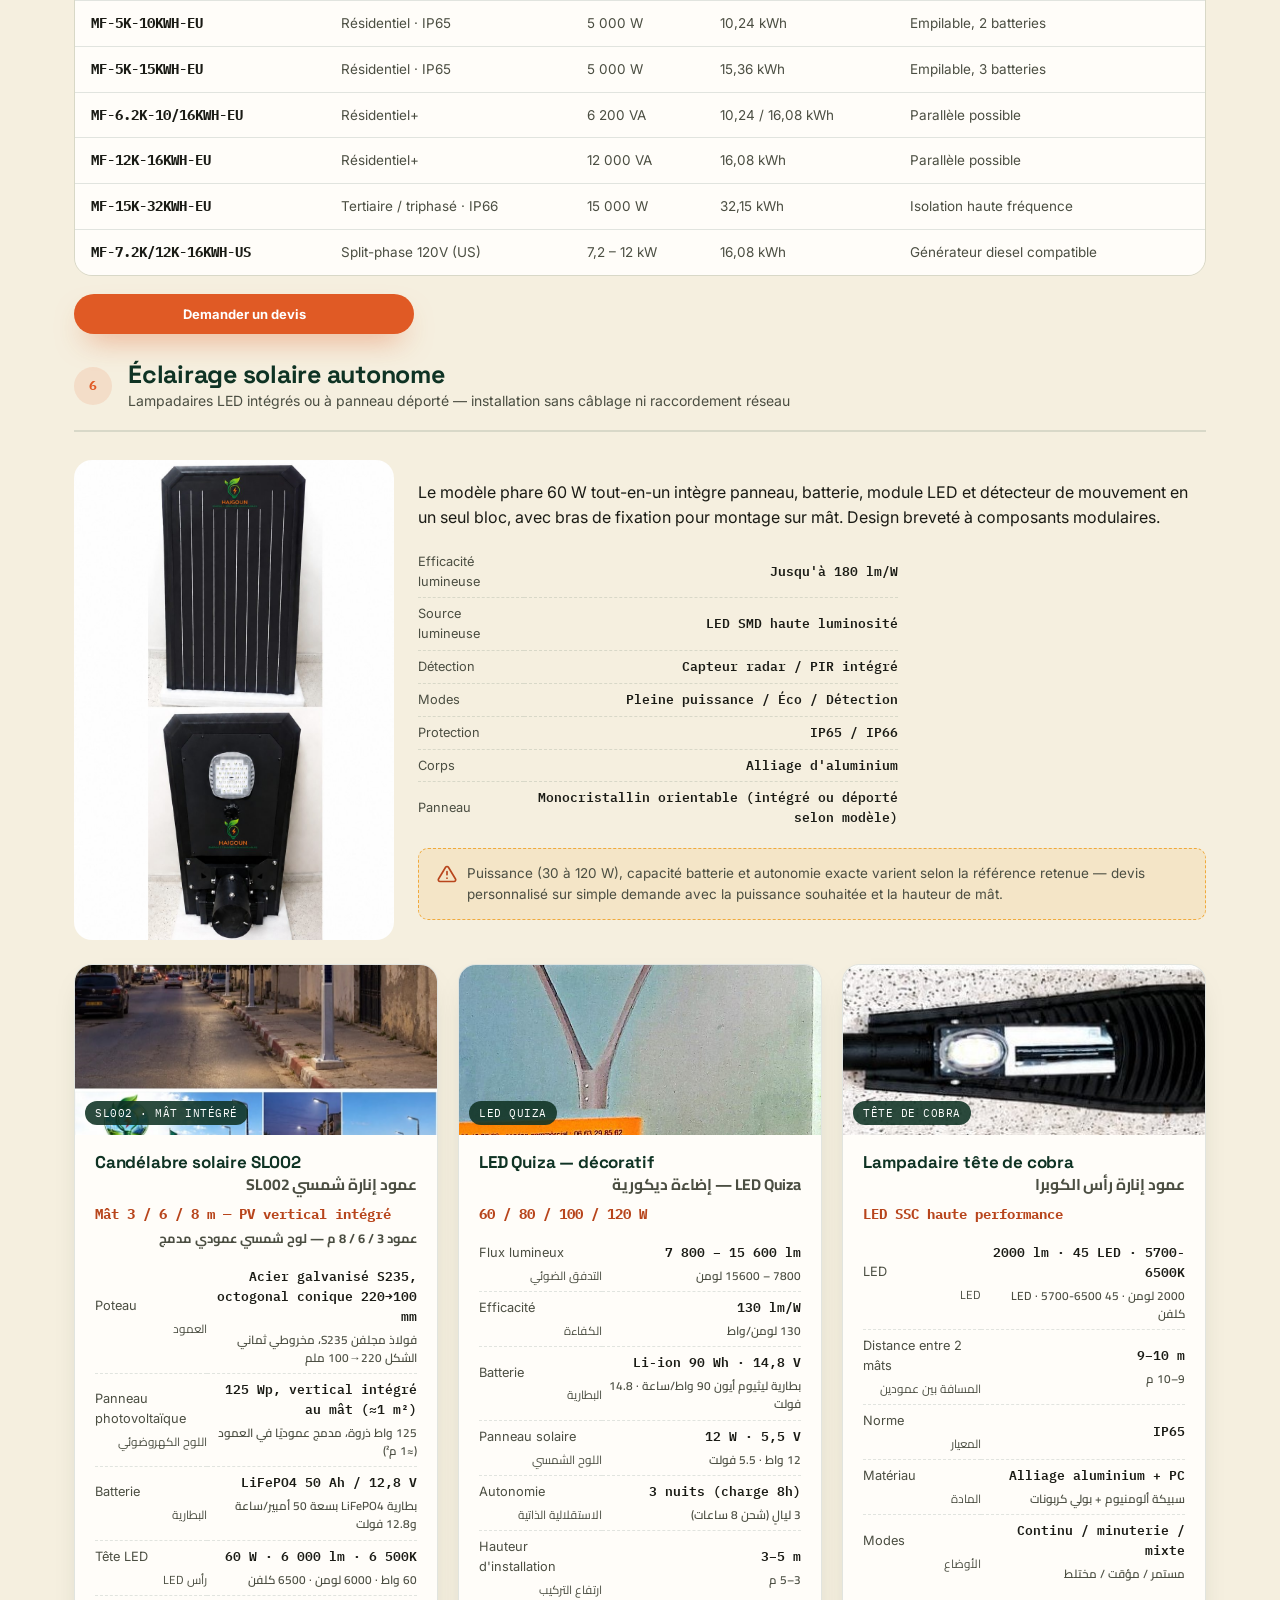
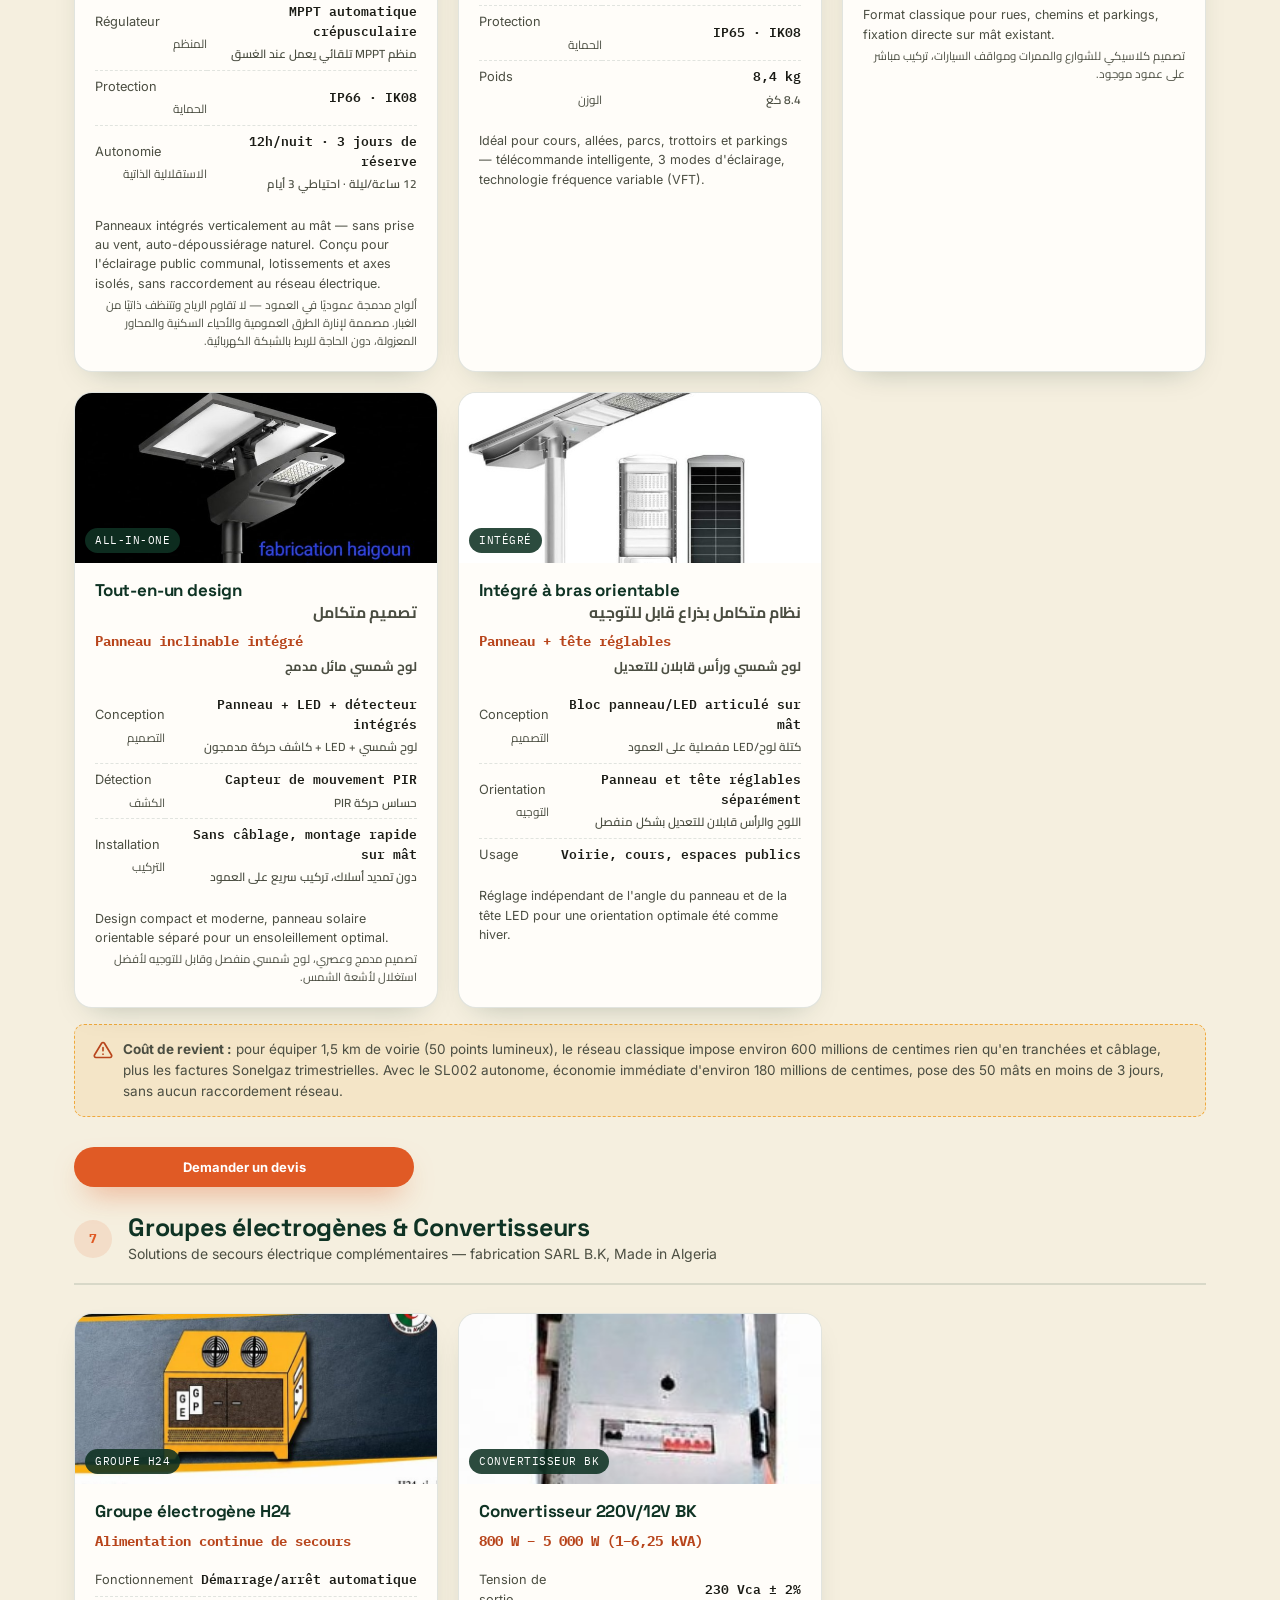
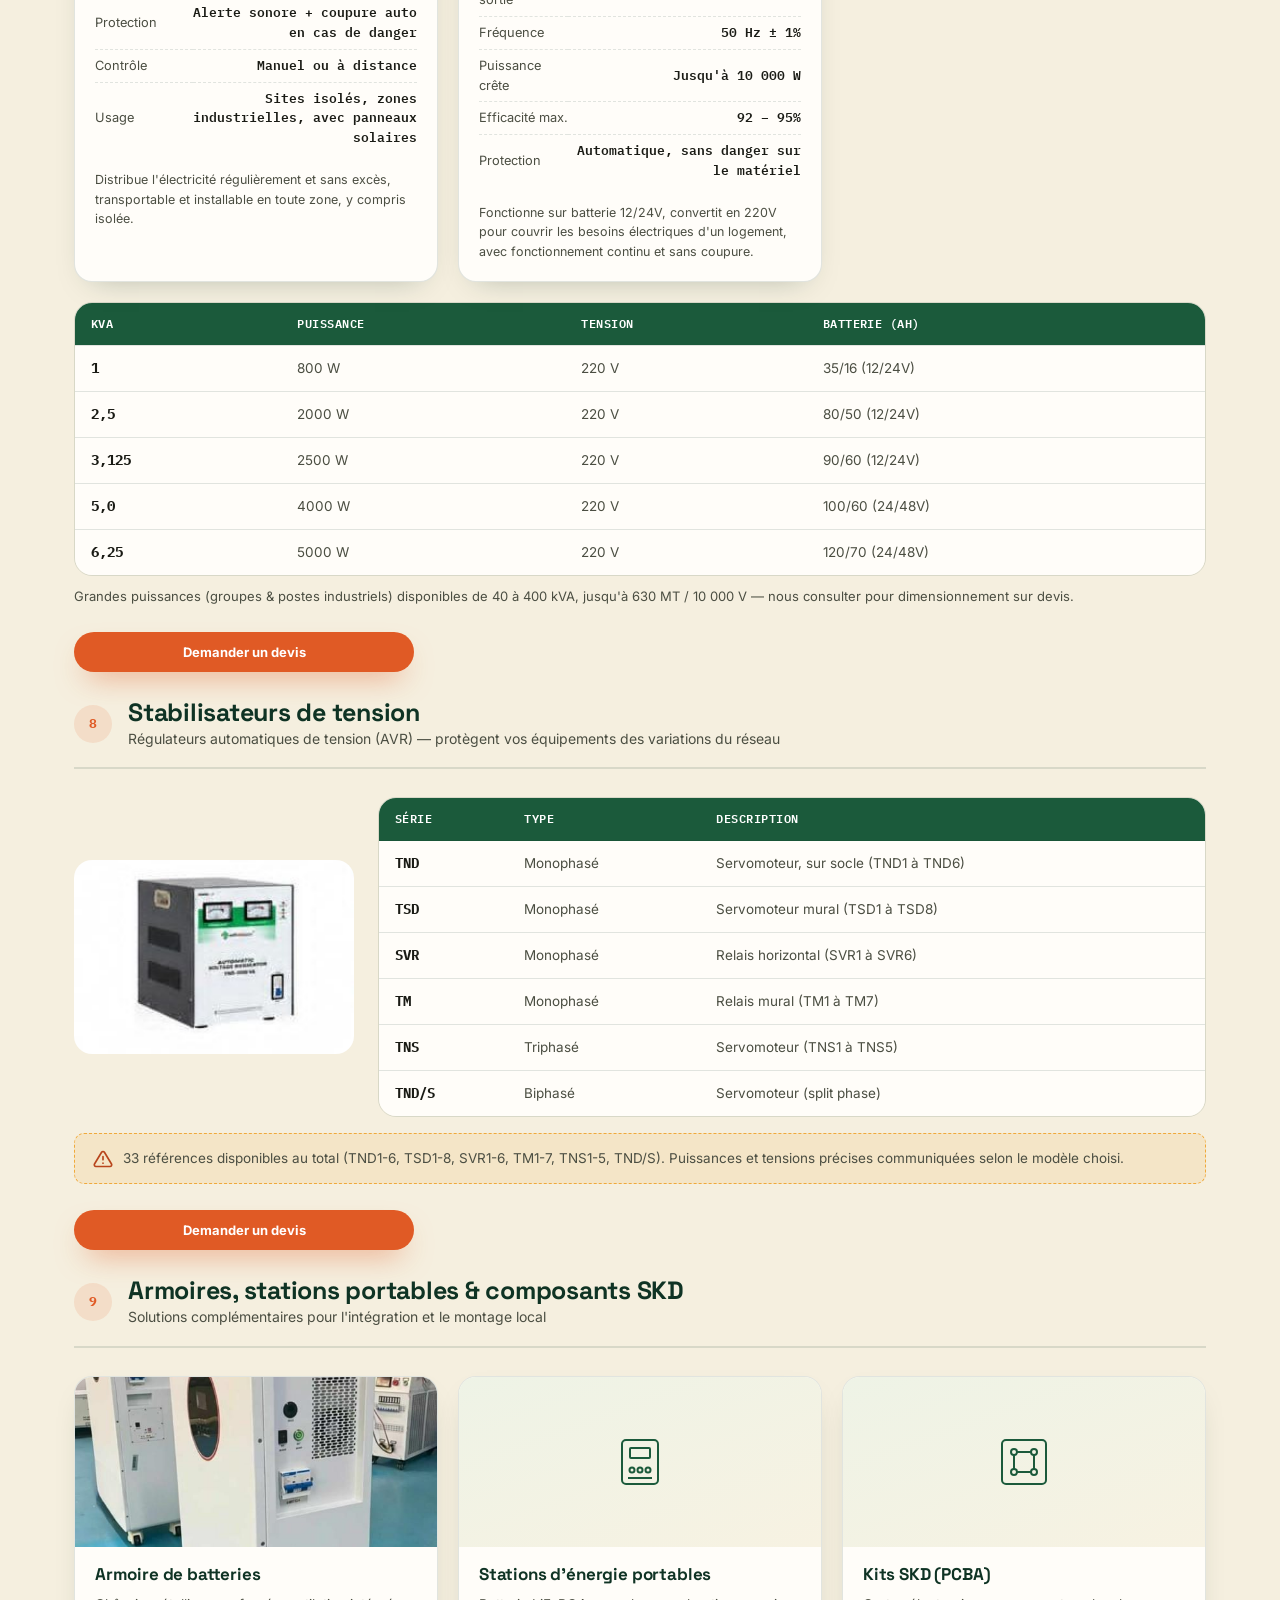
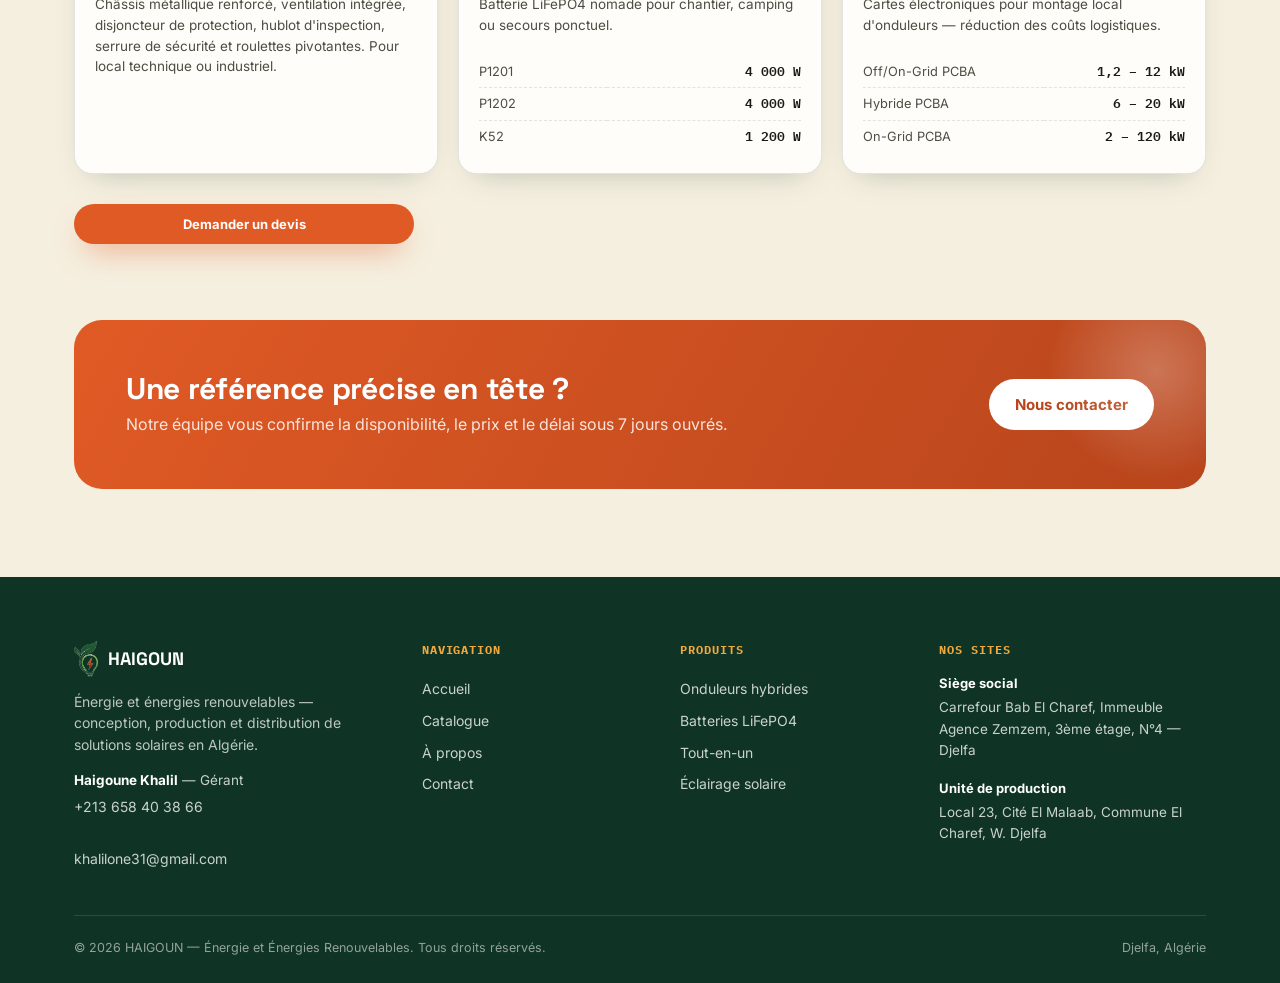
==== commit 82f8e9c7: "Update catalogue.html" ====
--- a/catalogue.html
+++ b/catalogue.html
@@ -388,7 +388,7 @@
           <span class="prod-power">Panneau + tête réglables<span class="ar-line">لوح شمسي ورأس قابلان للتعديل</span></span>
           <table class="spec-table">
             <tr><td>Conception<span class="ar-line">التصميم</span></td><td>Bloc panneau/LED articulé sur mât<span class="ar-line">كتلة لوح/LED مفصلية على العمود</span></td></tr>
-            <tr><td>Orientation</td><td>Panneau et tête réglables séparément</td></tr>
+            <tr><td>Orientation<span class="ar-line">التوجيه</span></td><td>Panneau et tête réglables séparément<span class="ar-line">اللوح والرأس قابلان للتعديل بشكل منفصل</span></td></tr>
             <tr><td>Usage</td><td>Voirie, cours, espaces publics</td></tr>
           </table>
           <p style="font-size:12.5px;color:var(--ink-soft);margin:6px 0 0;">Réglage indépendant de l'angle du panneau et de la tête LED pour une orientation optimale été comme hiver.</p>
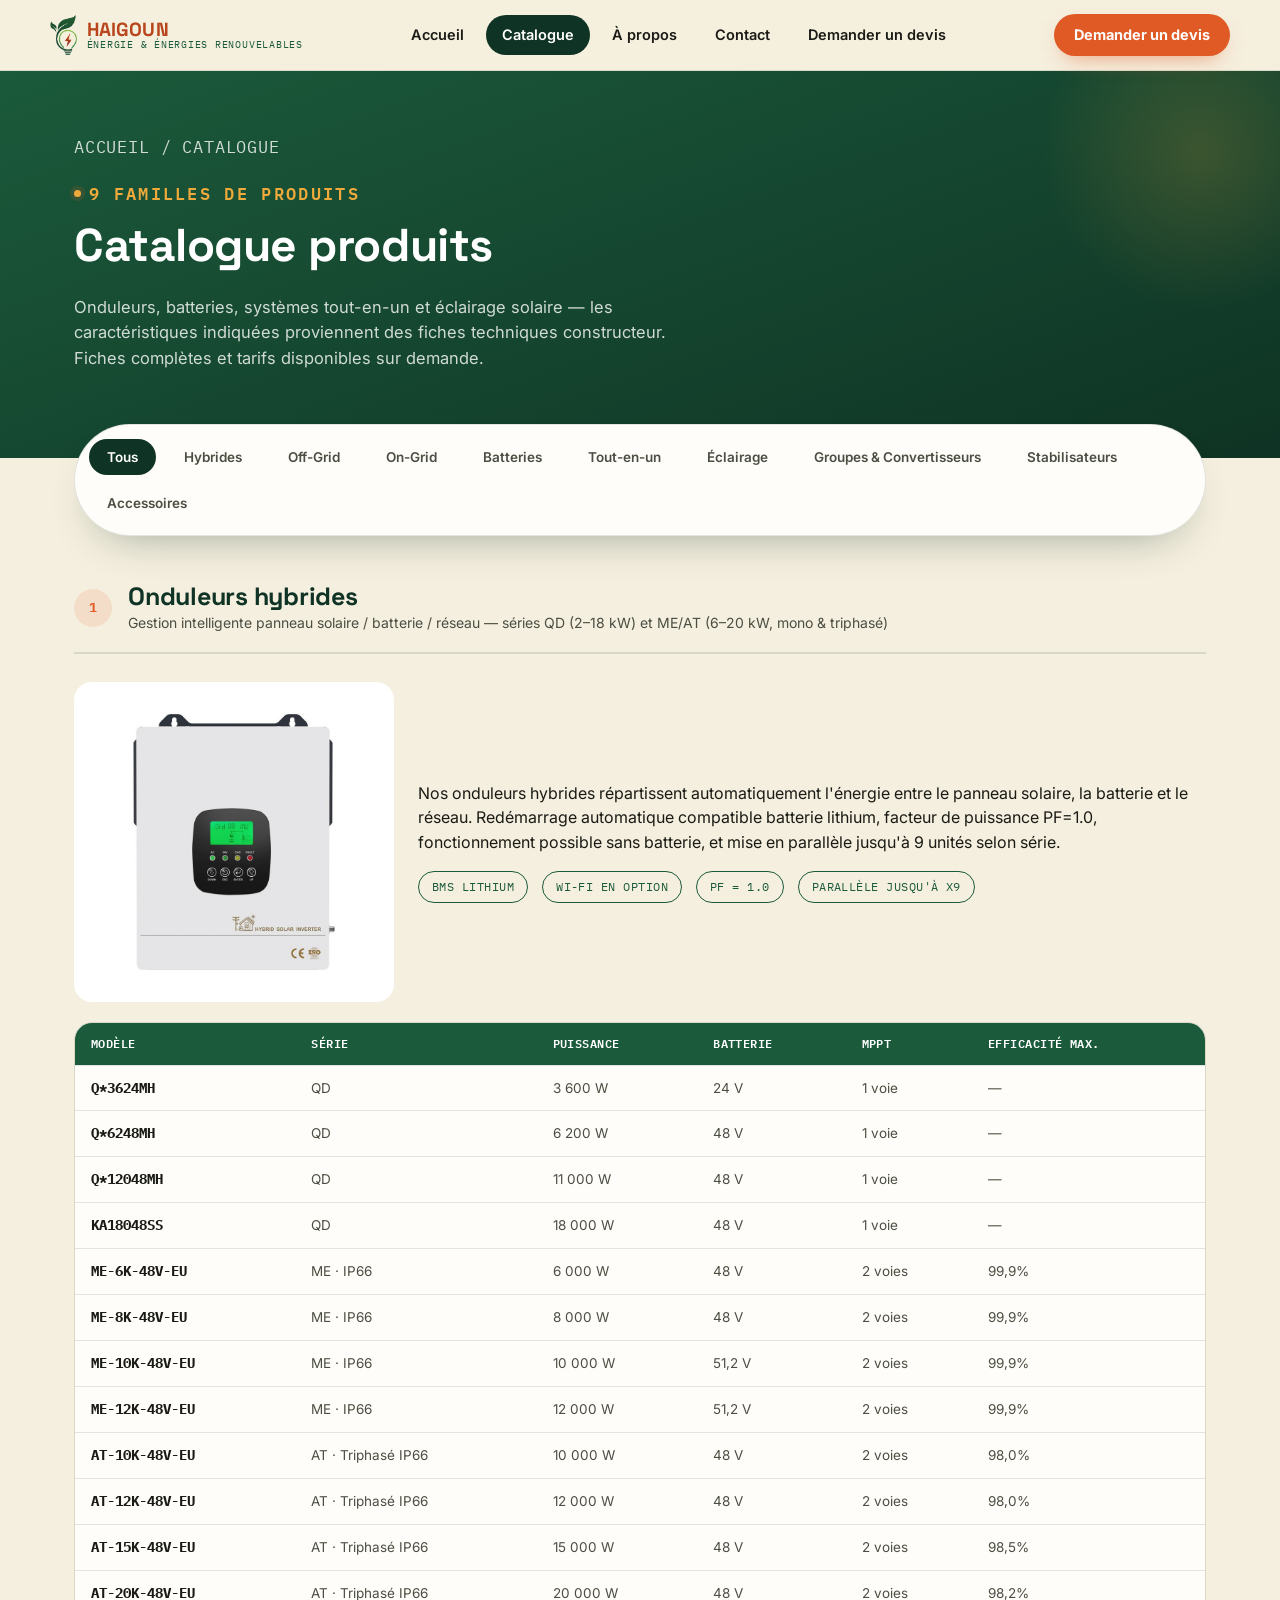
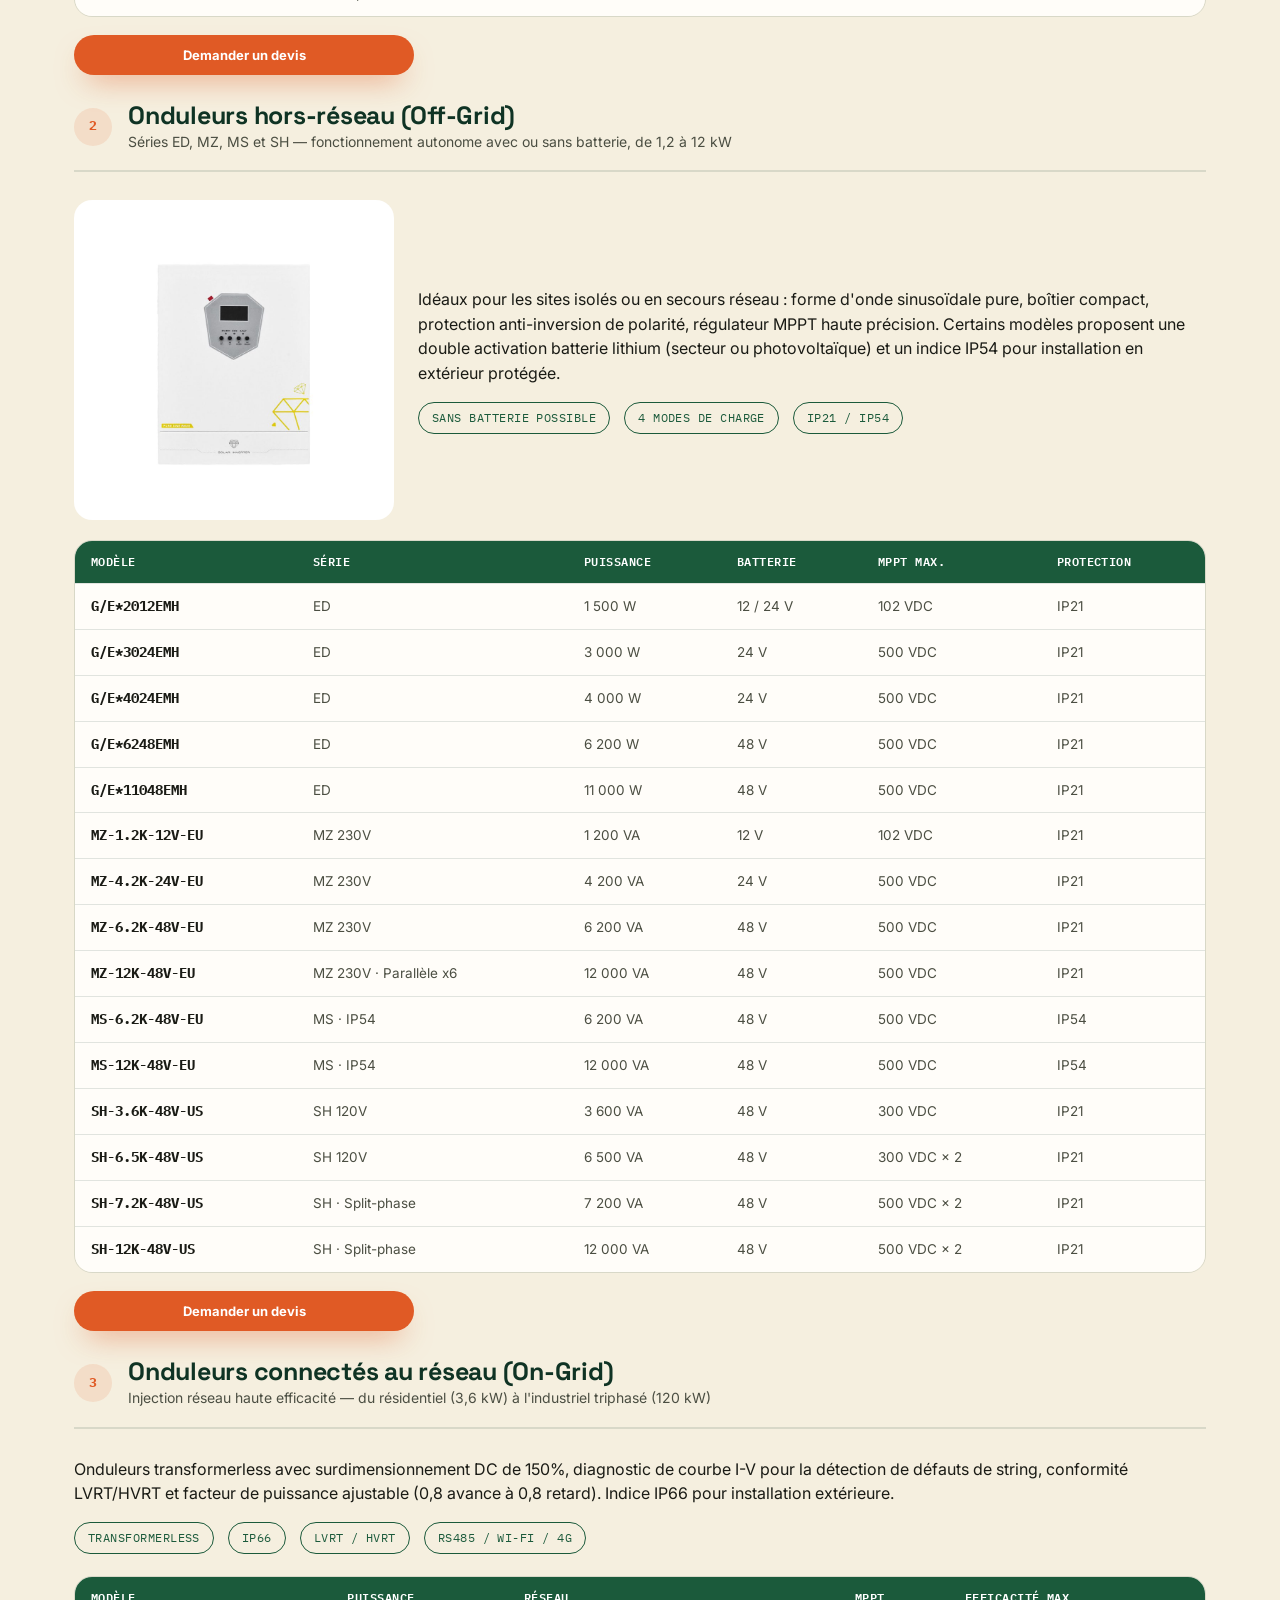
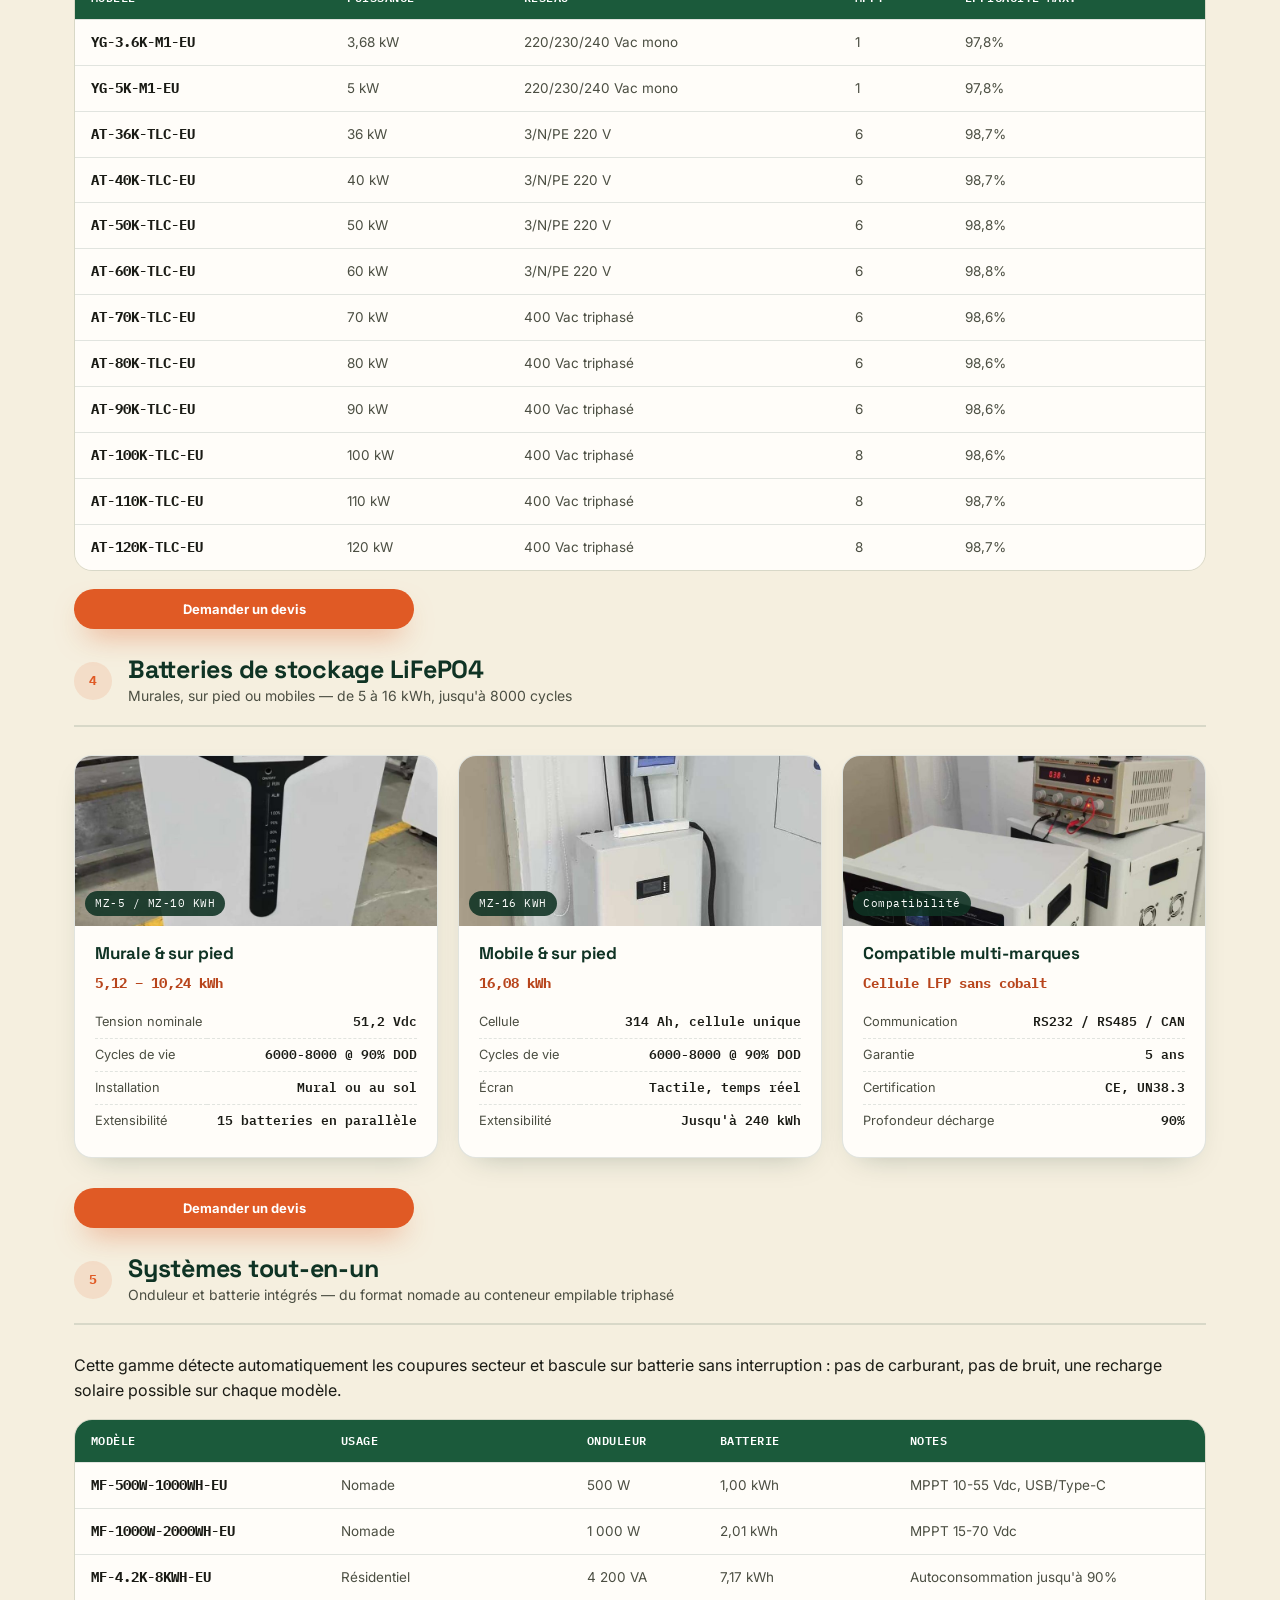
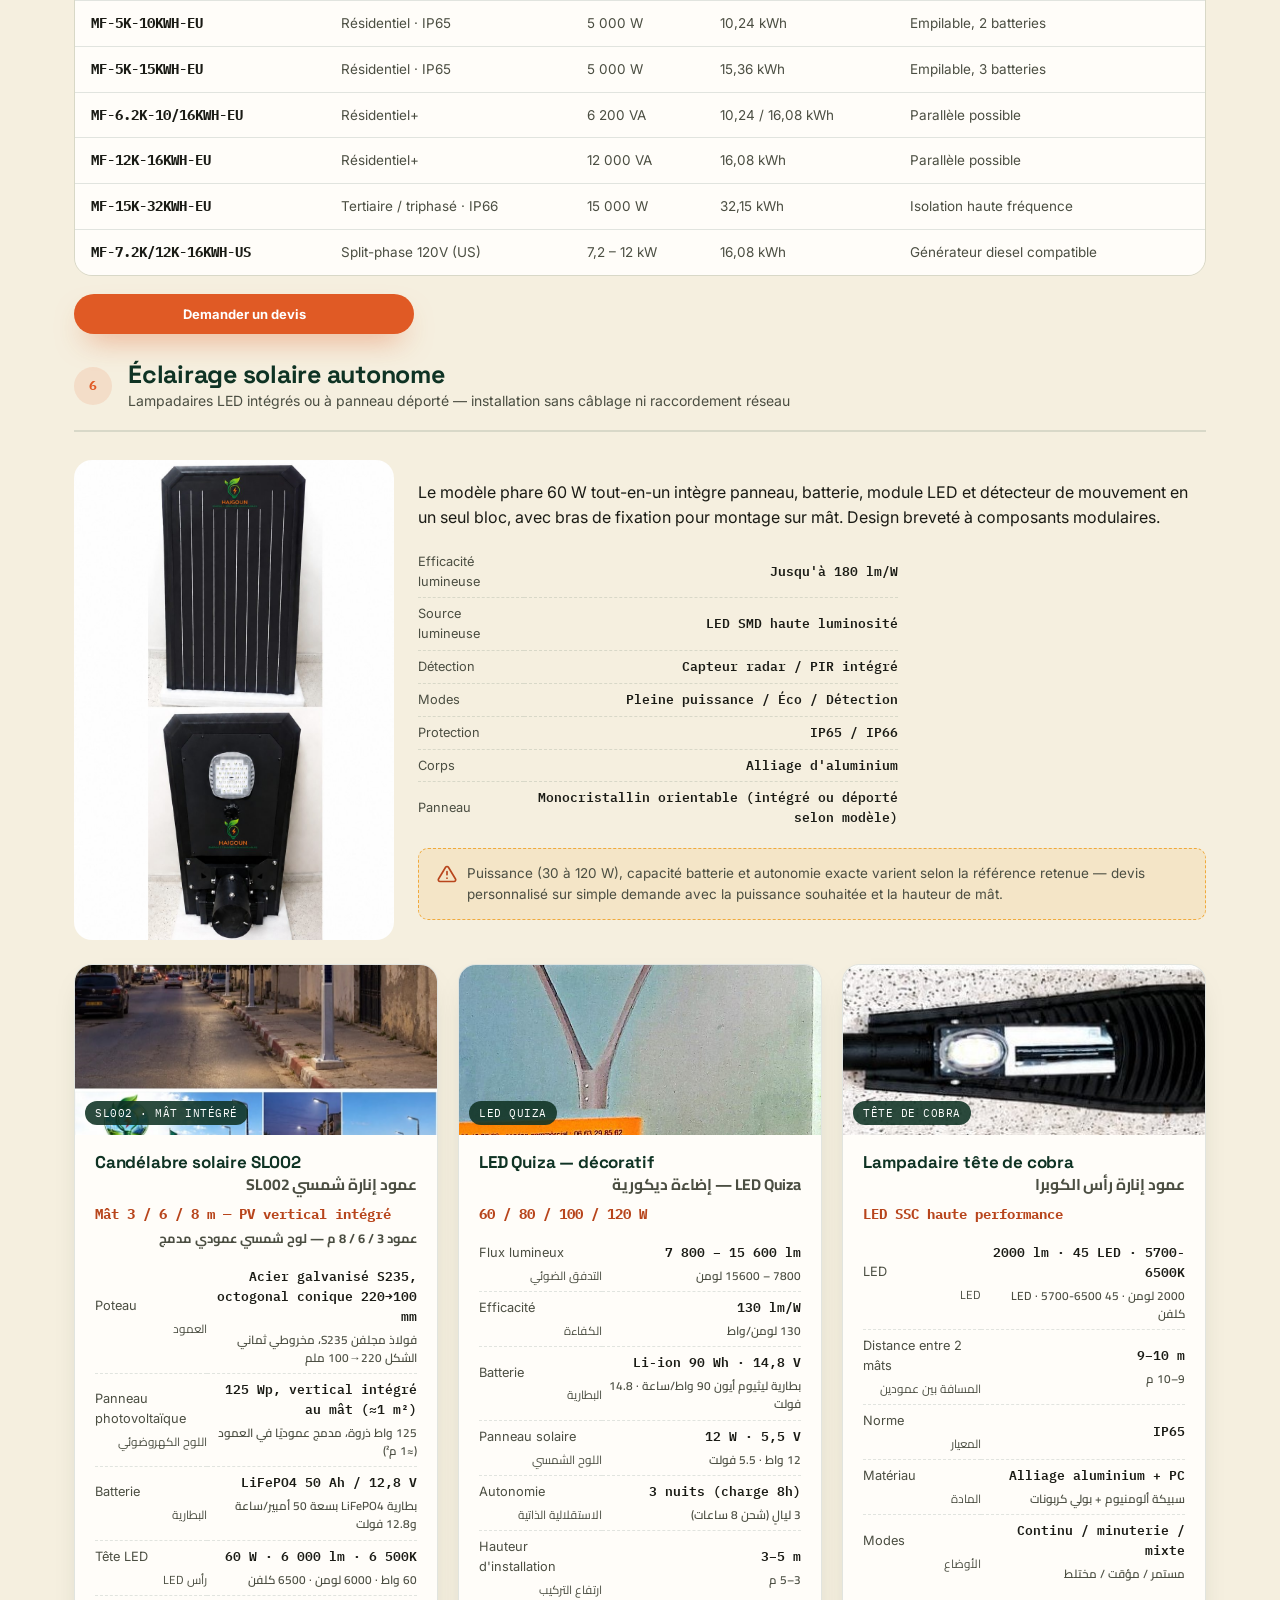
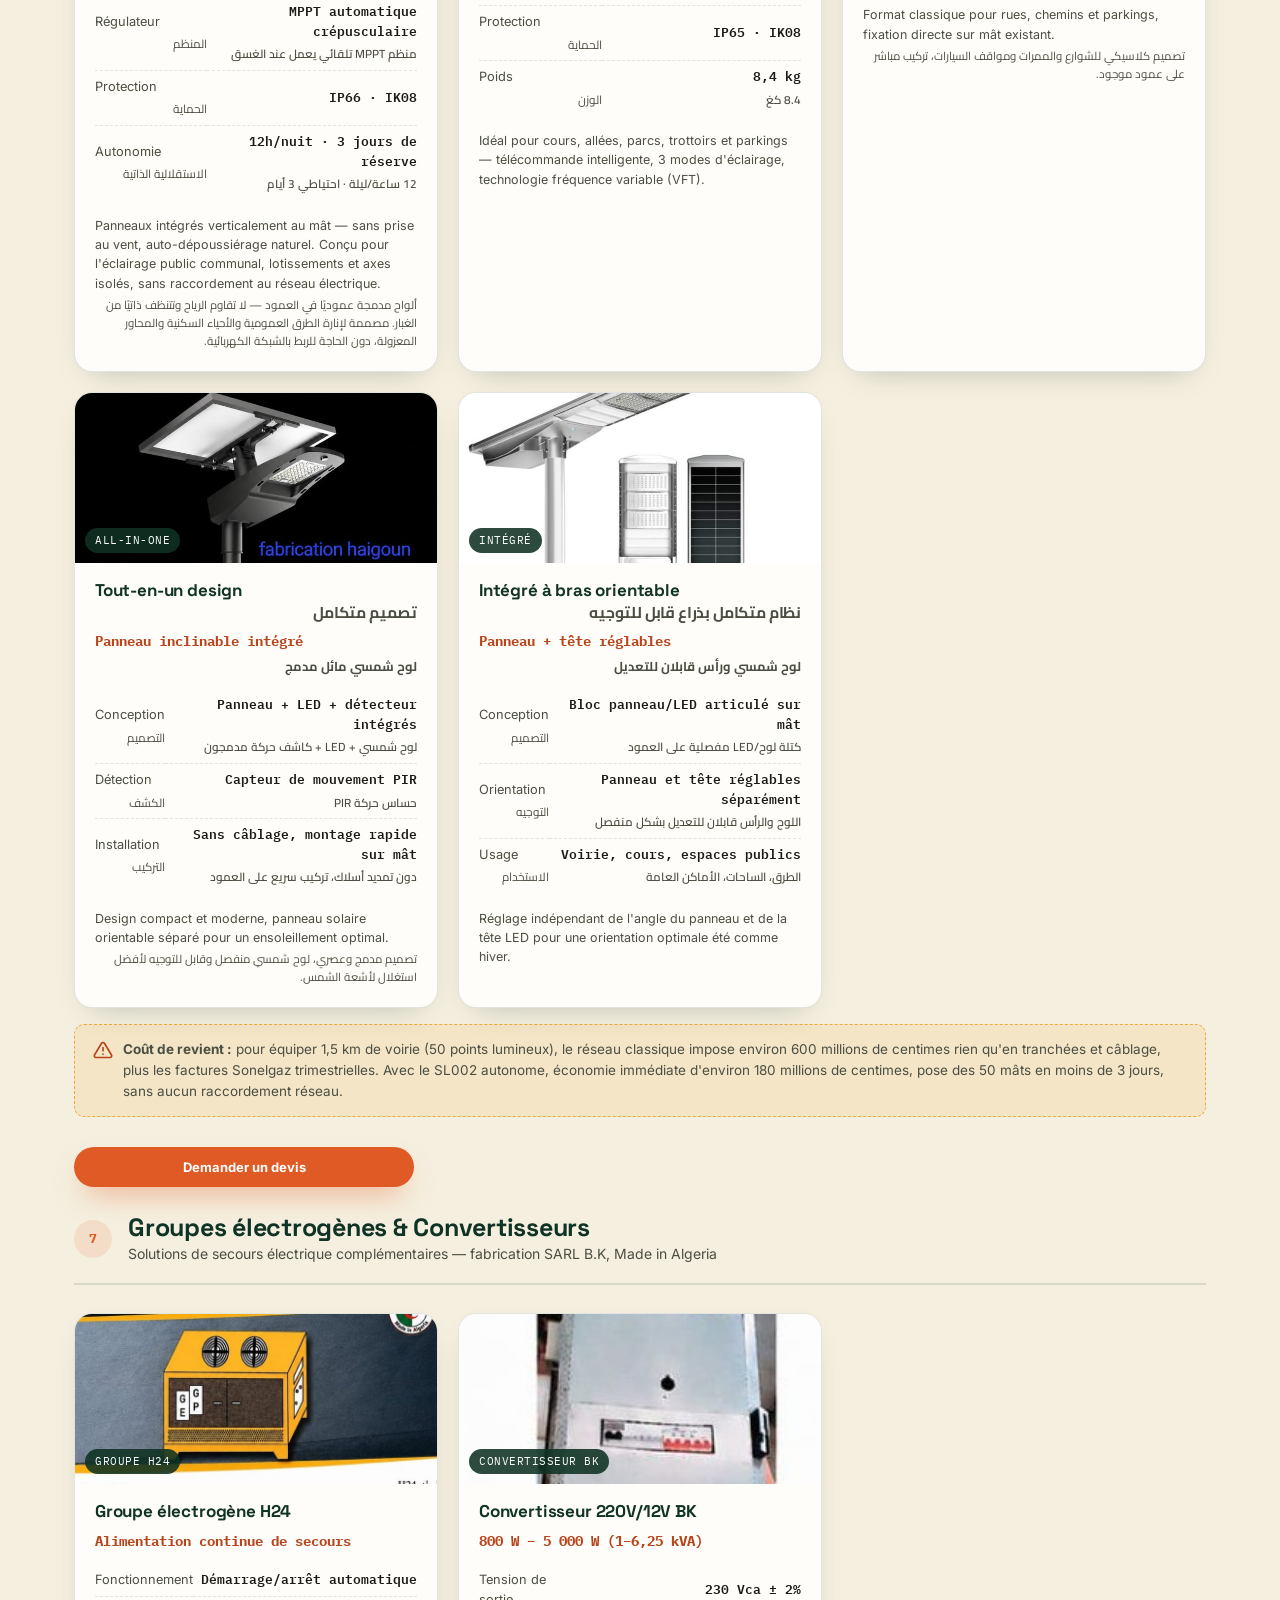
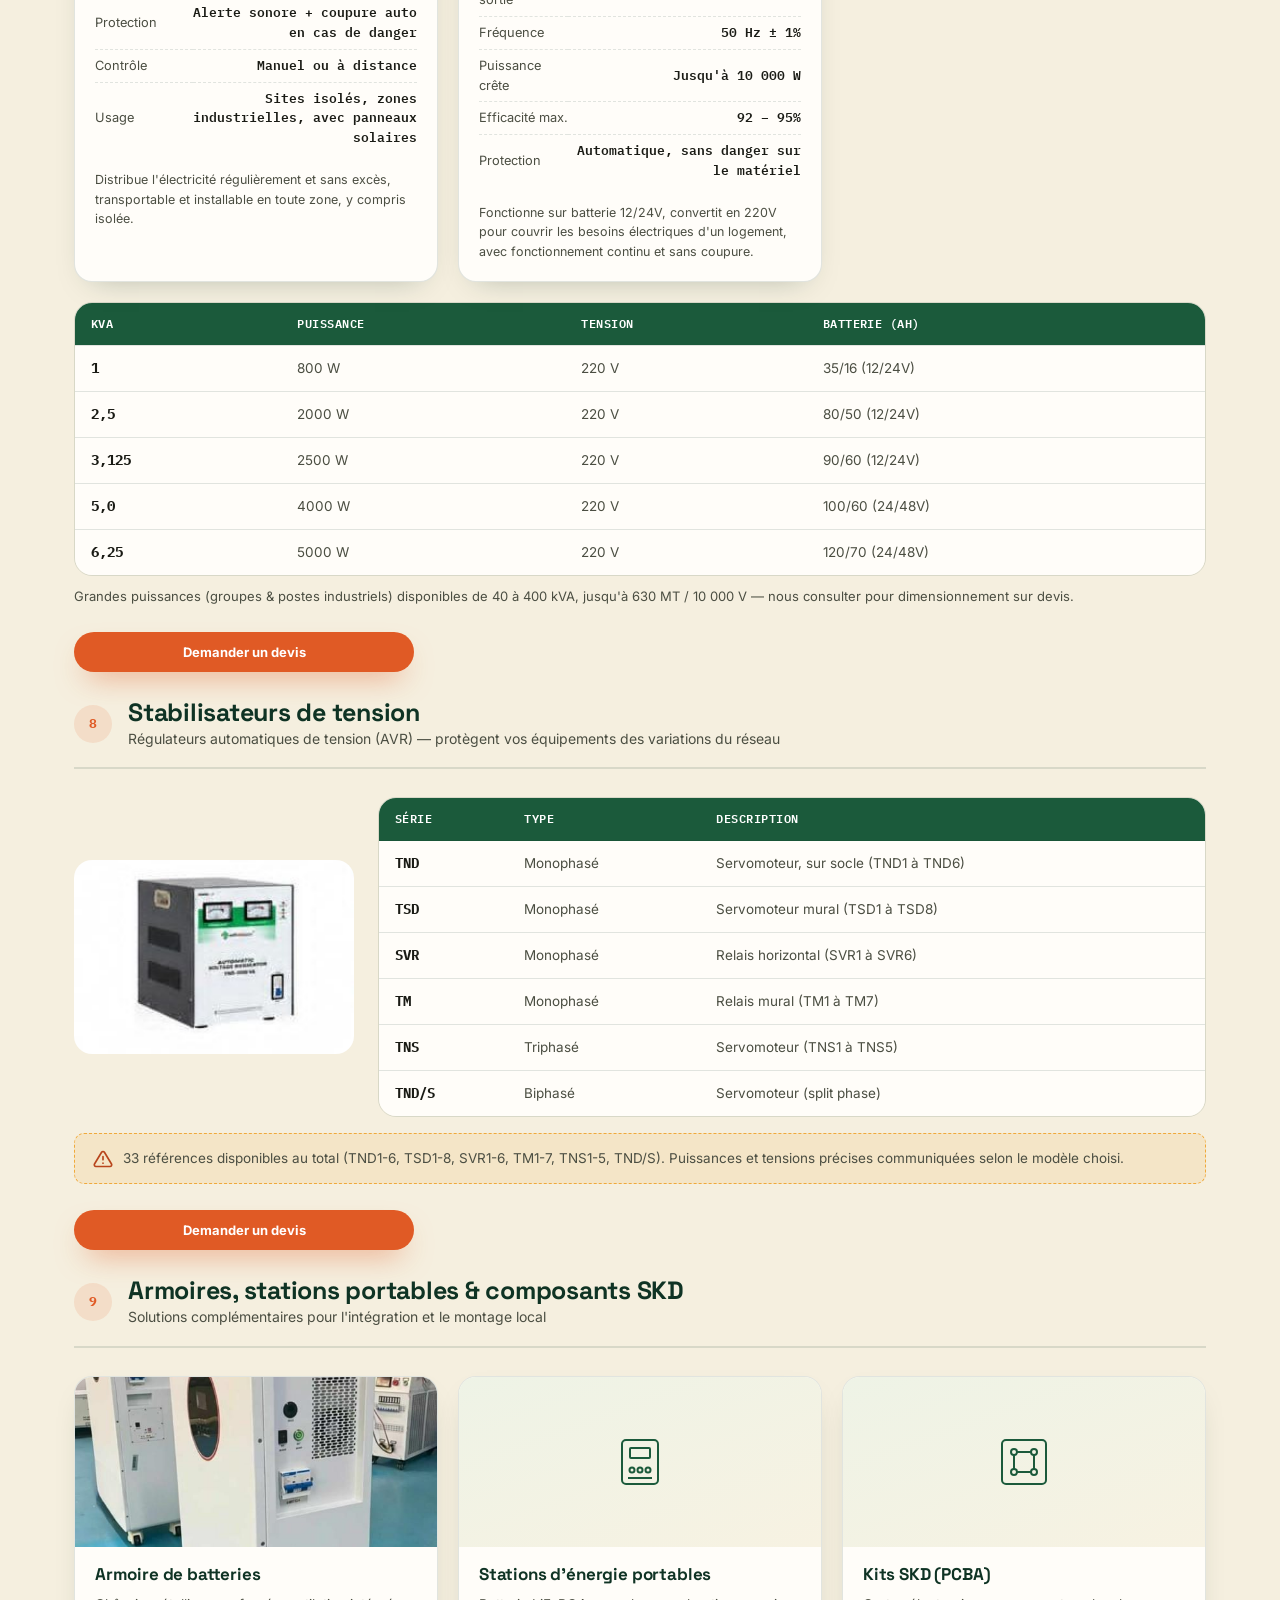
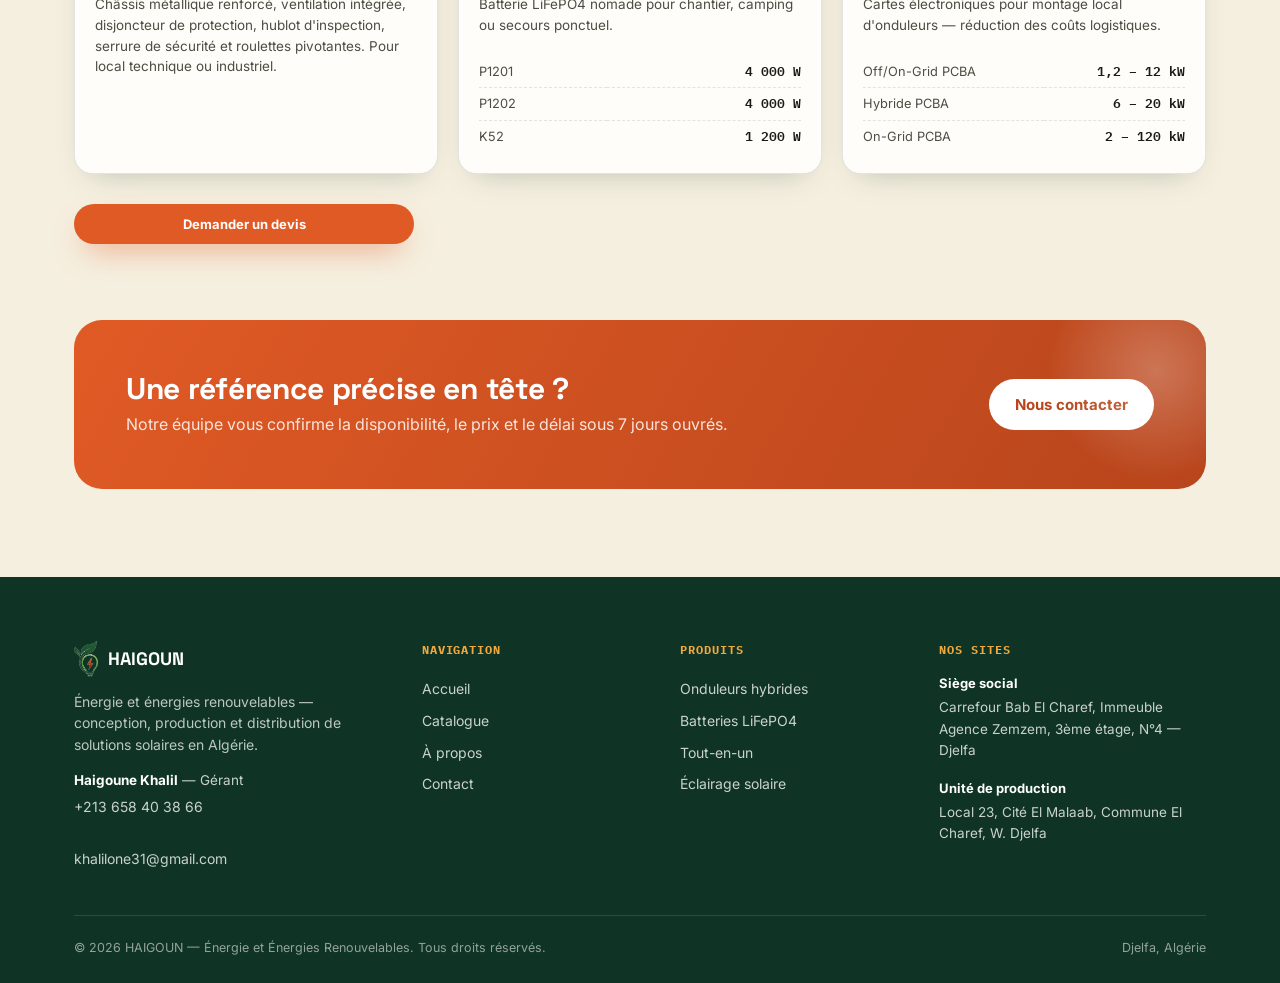
==== commit 93e838f9: "Update catalogue.html" ====
--- a/catalogue.html
+++ b/catalogue.html
@@ -389,7 +389,7 @@
           <table class="spec-table">
             <tr><td>Conception<span class="ar-line">التصميم</span></td><td>Bloc panneau/LED articulé sur mât<span class="ar-line">كتلة لوح/LED مفصلية على العمود</span></td></tr>
             <tr><td>Orientation<span class="ar-line">التوجيه</span></td><td>Panneau et tête réglables séparément<span class="ar-line">اللوح والرأس قابلان للتعديل بشكل منفصل</span></td></tr>
-            <tr><td>Usage</td><td>Voirie, cours, espaces publics</td></tr>
+            <tr><td>Usage<span class="ar-line">الاستخدام</span></td><td>Voirie, cours, espaces publics<span class="ar-line">الطرق، الساحات، الأماكن العامة</span></td></tr>
           </table>
           <p style="font-size:12.5px;color:var(--ink-soft);margin:6px 0 0;">Réglage indépendant de l'angle du panneau et de la tête LED pour une orientation optimale été comme hiver.</p>
         </div>
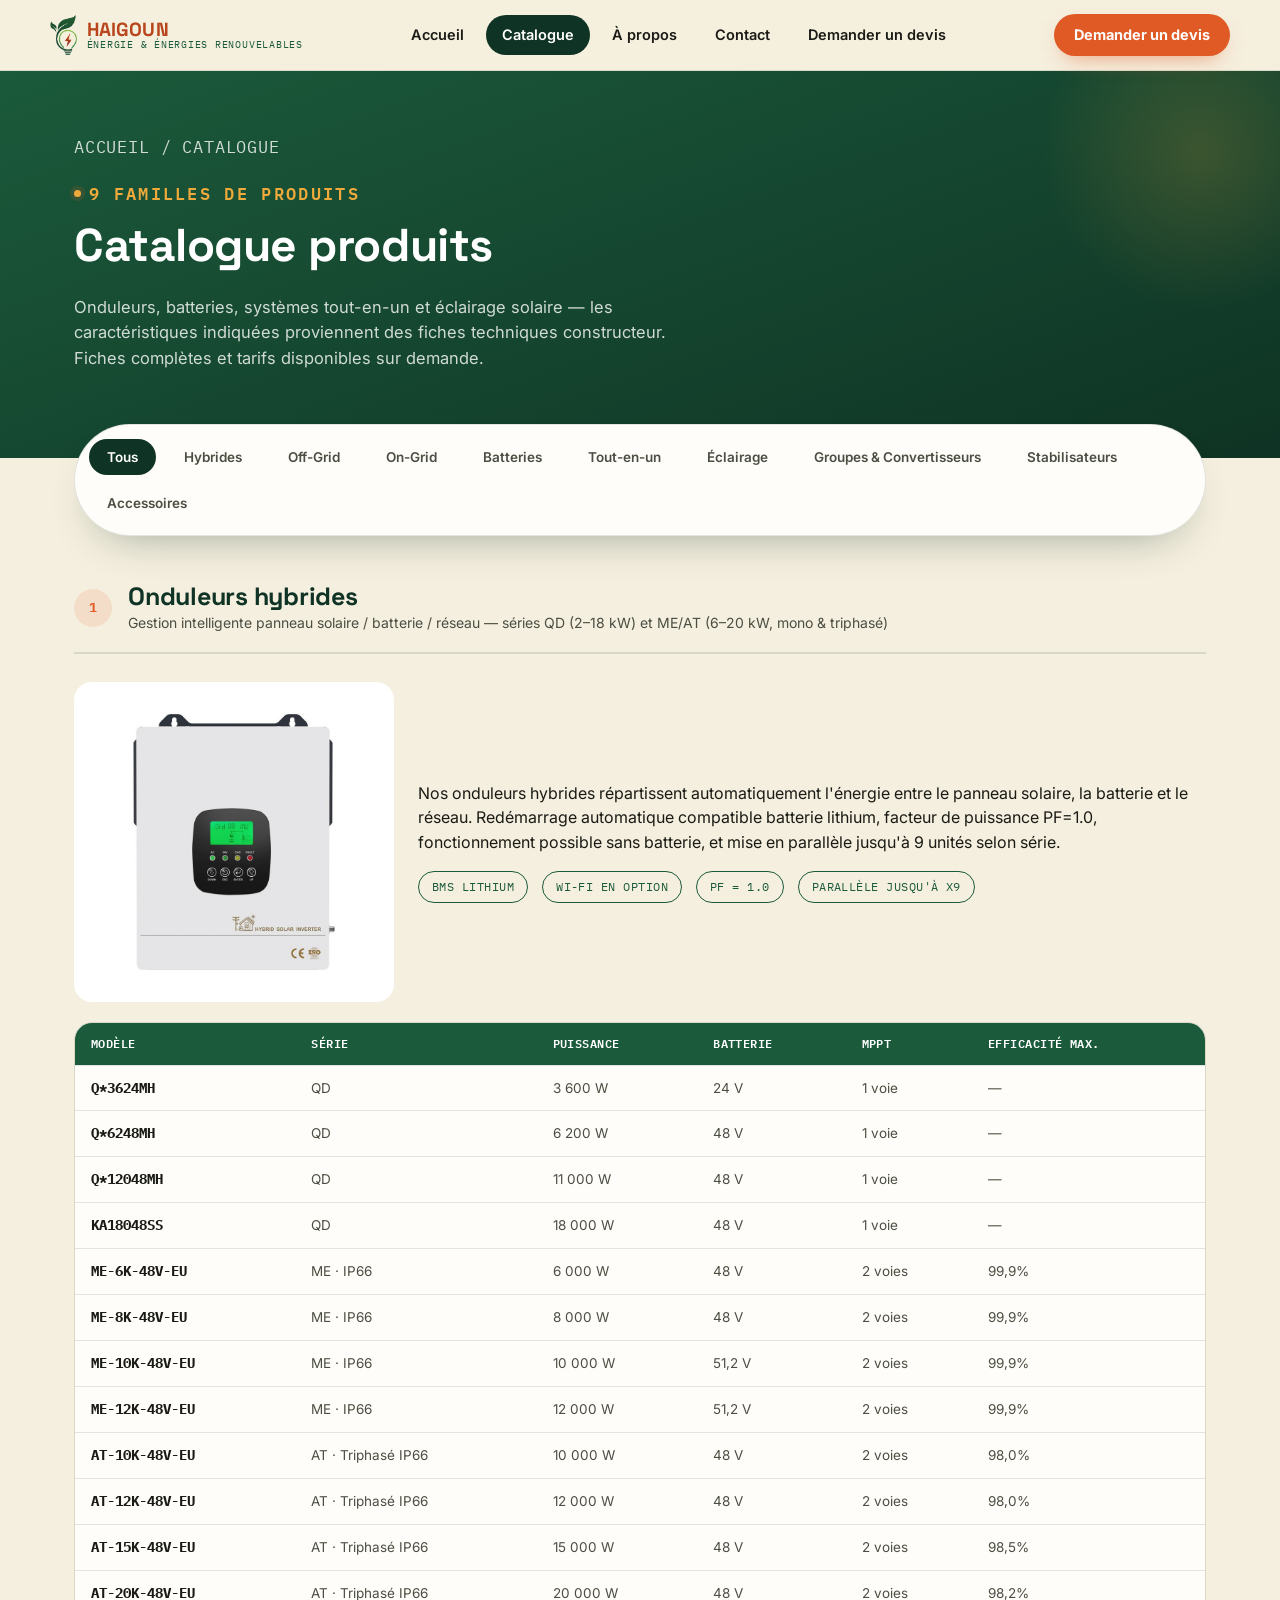
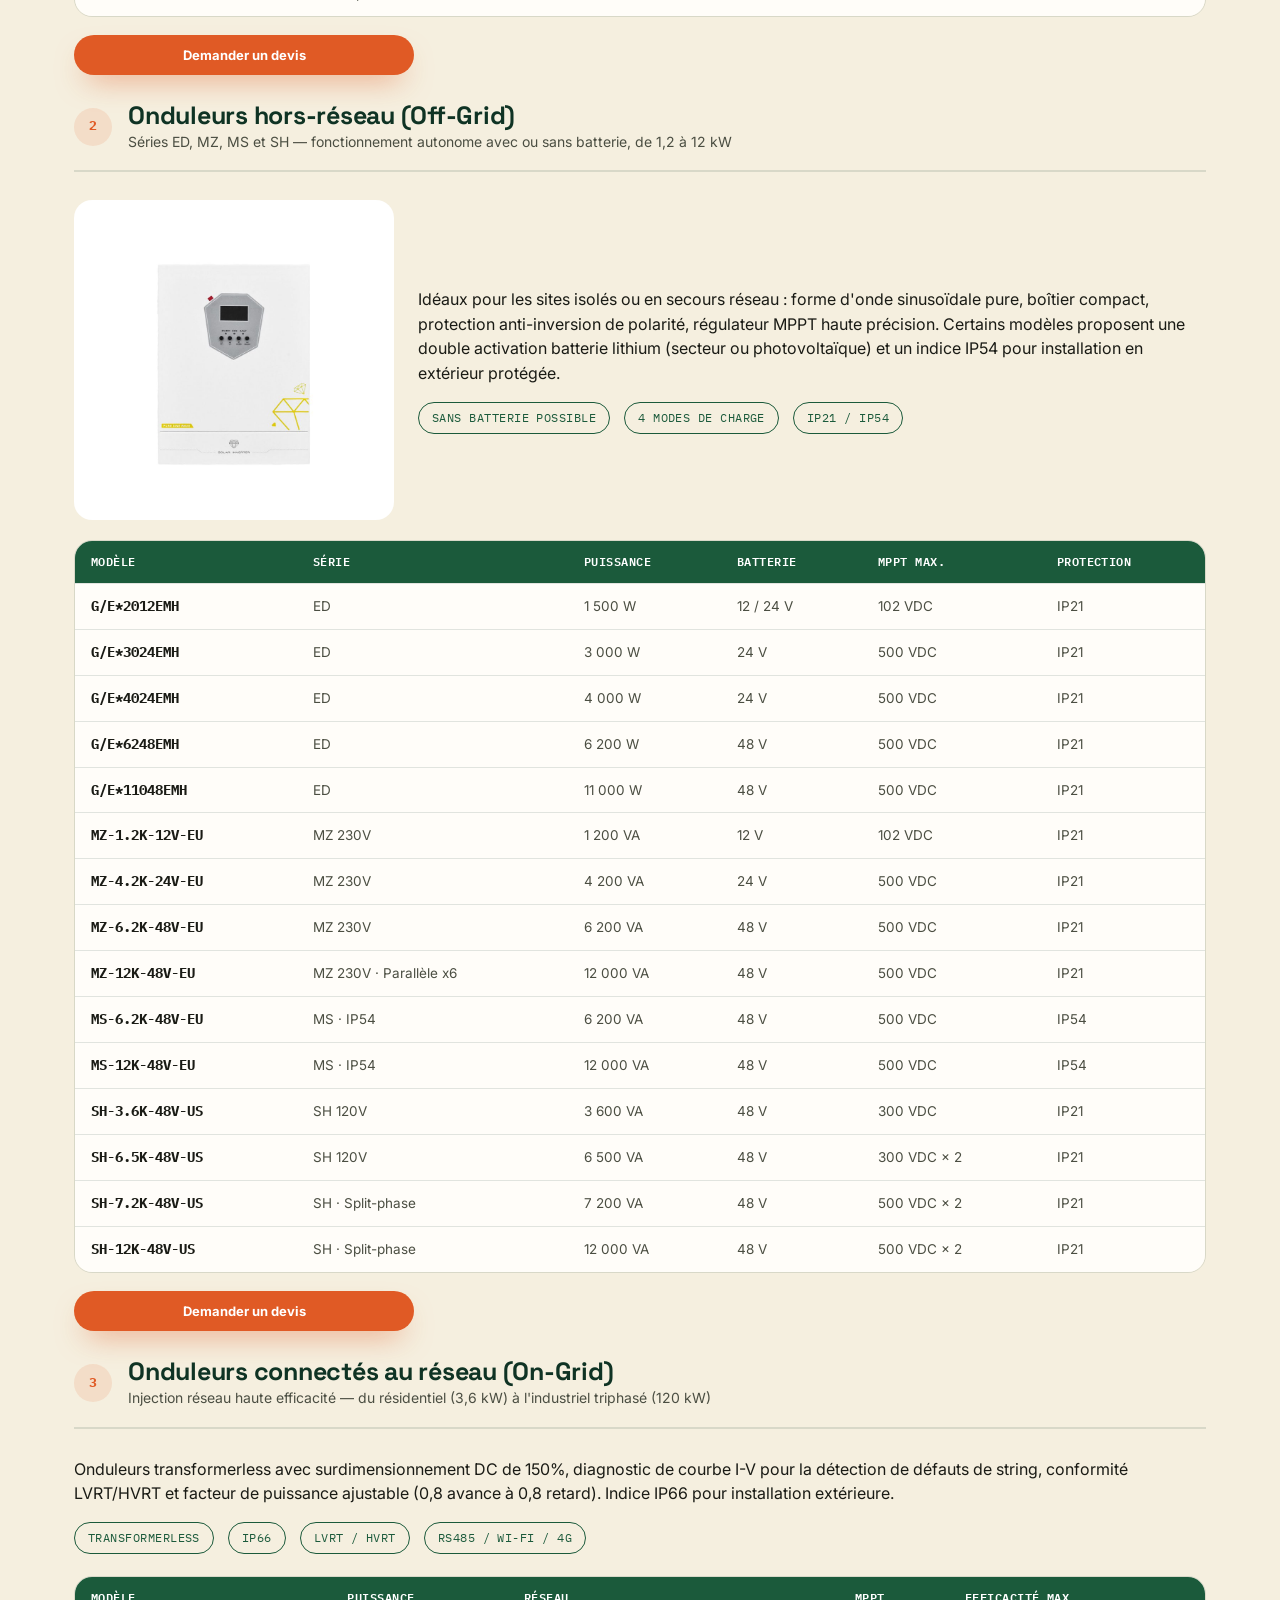
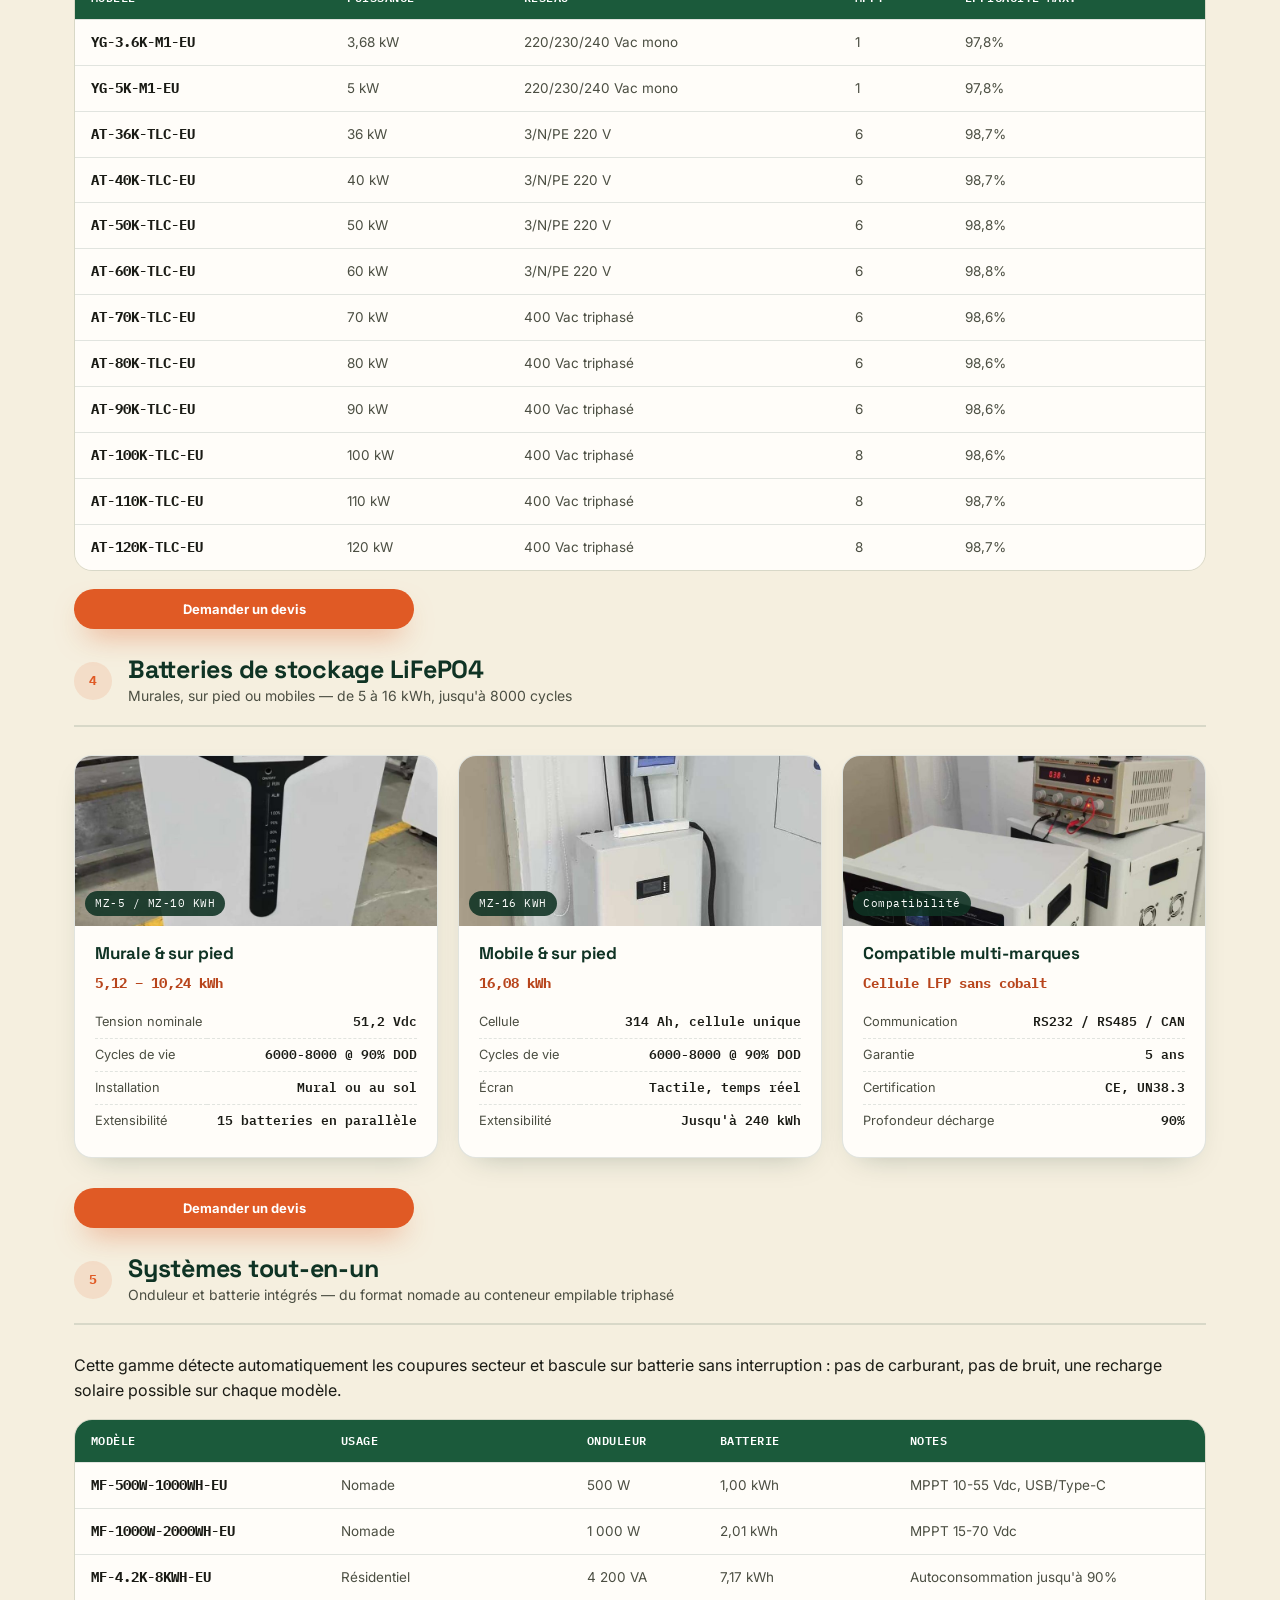
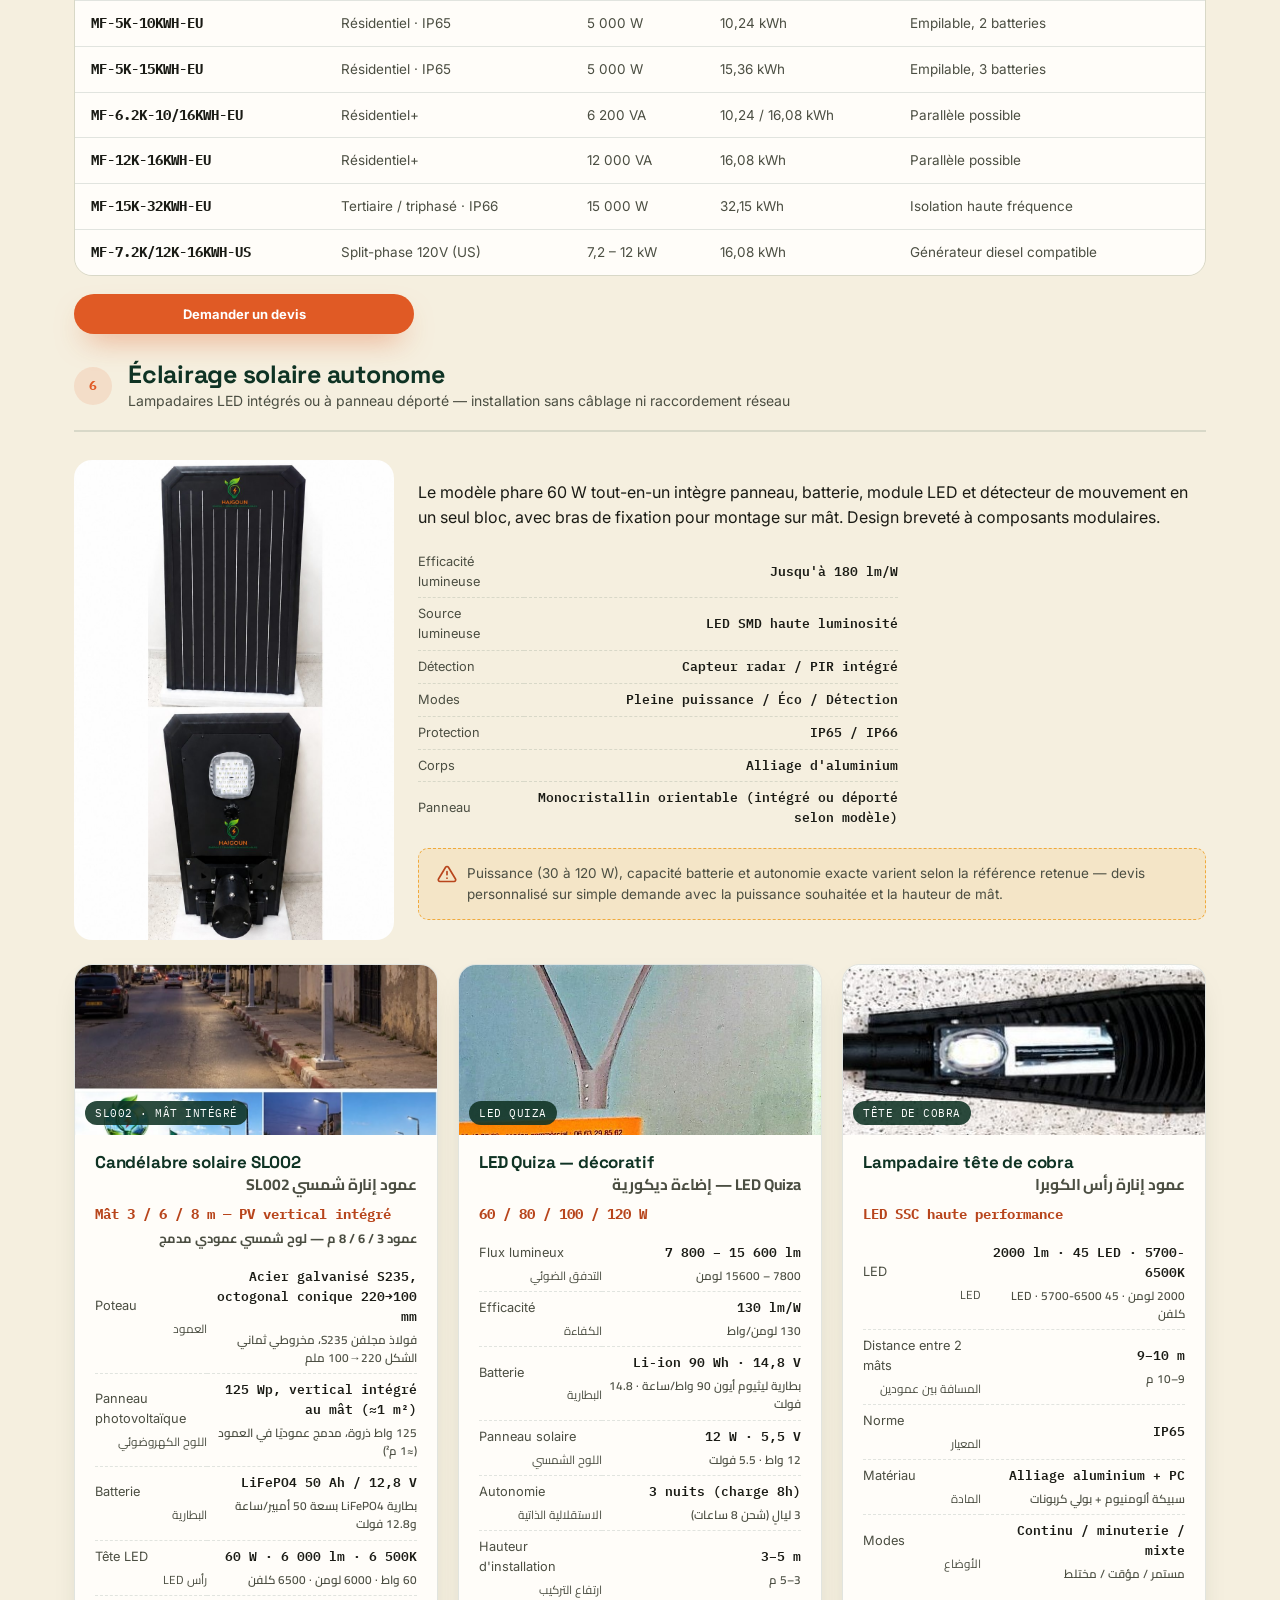
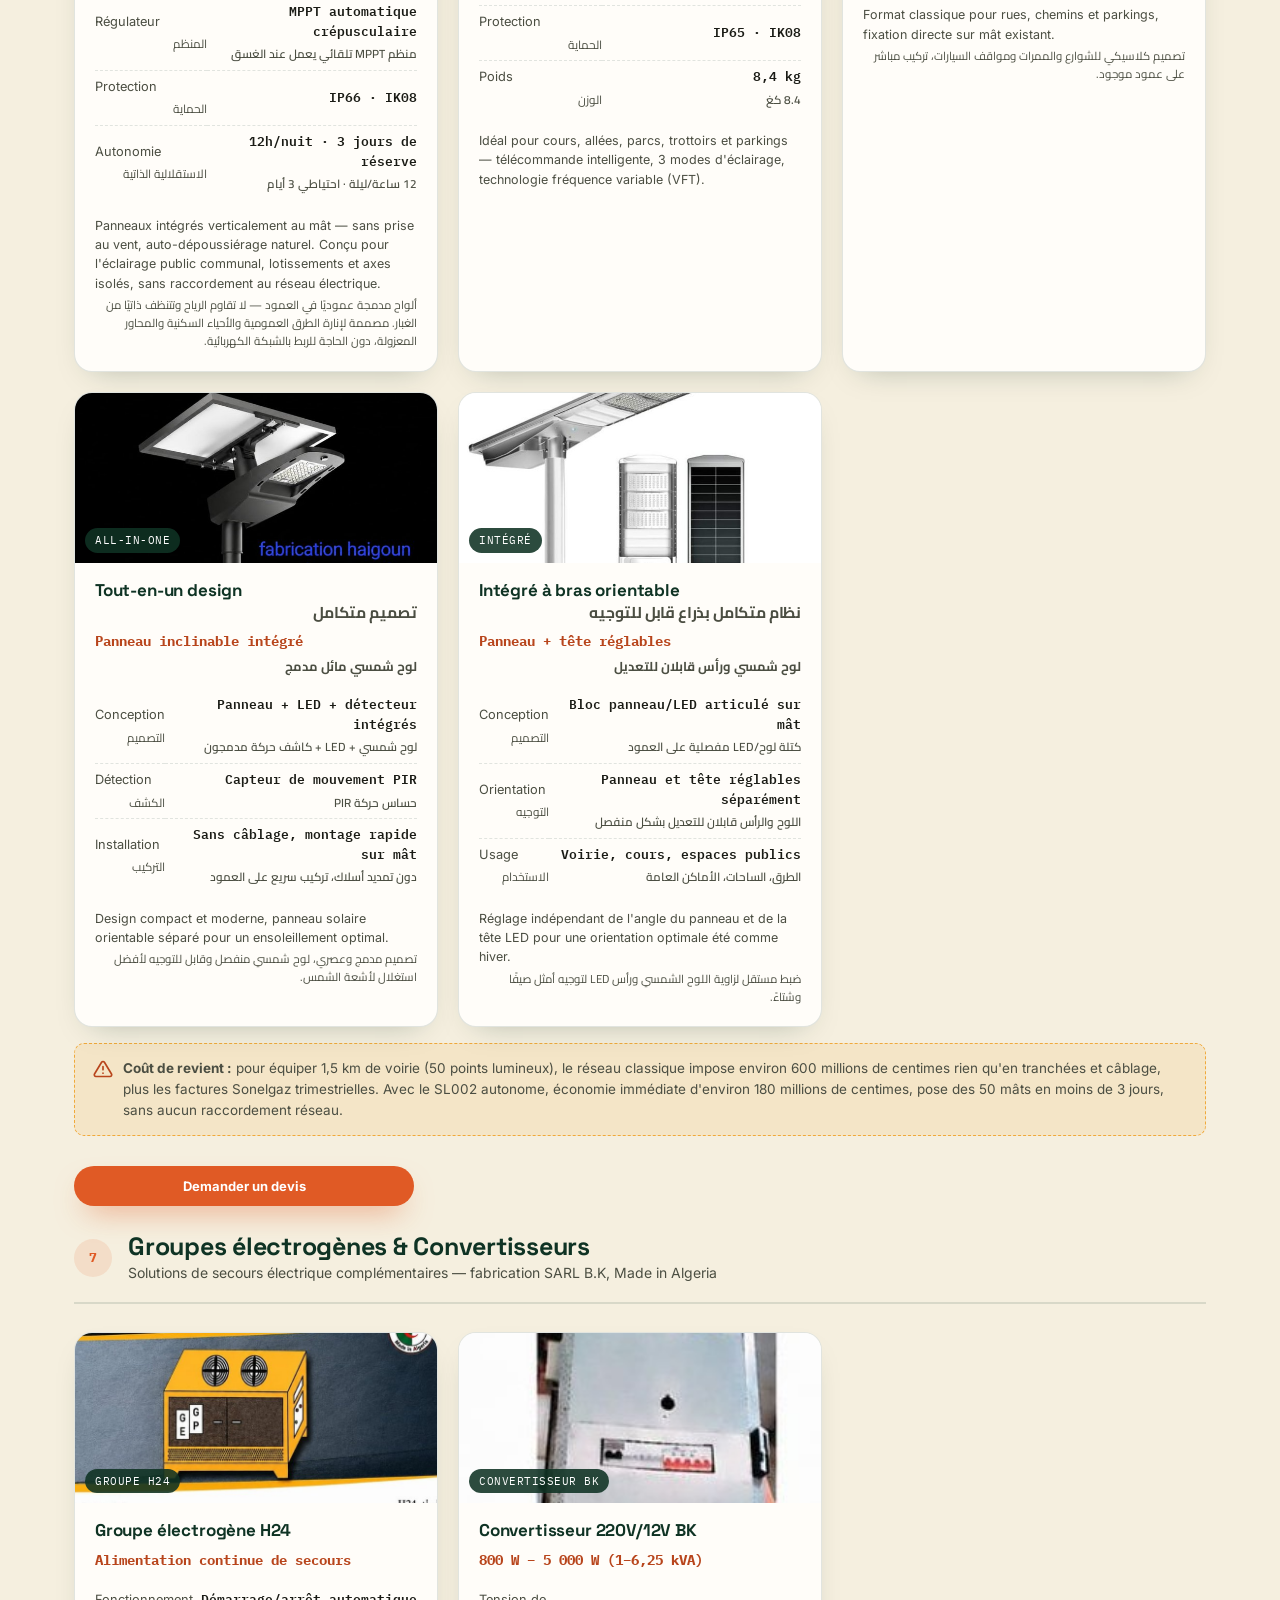
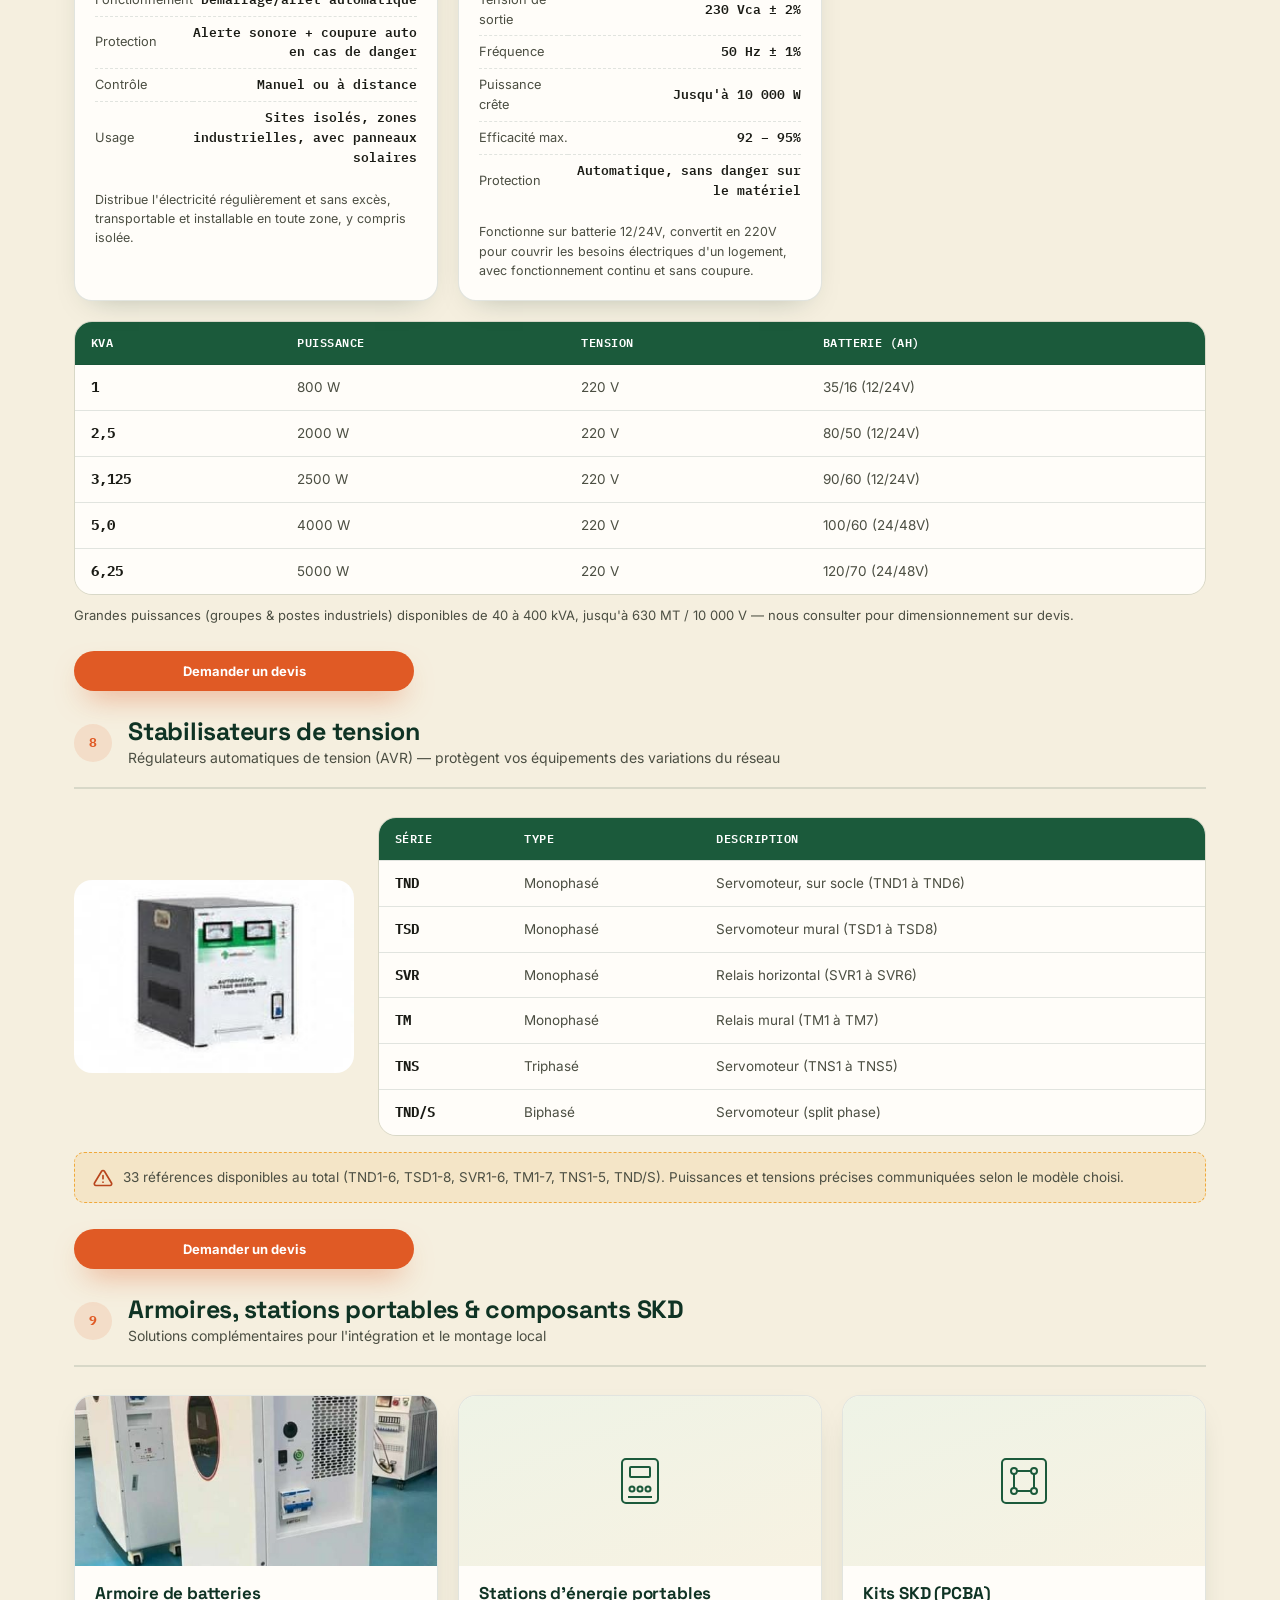
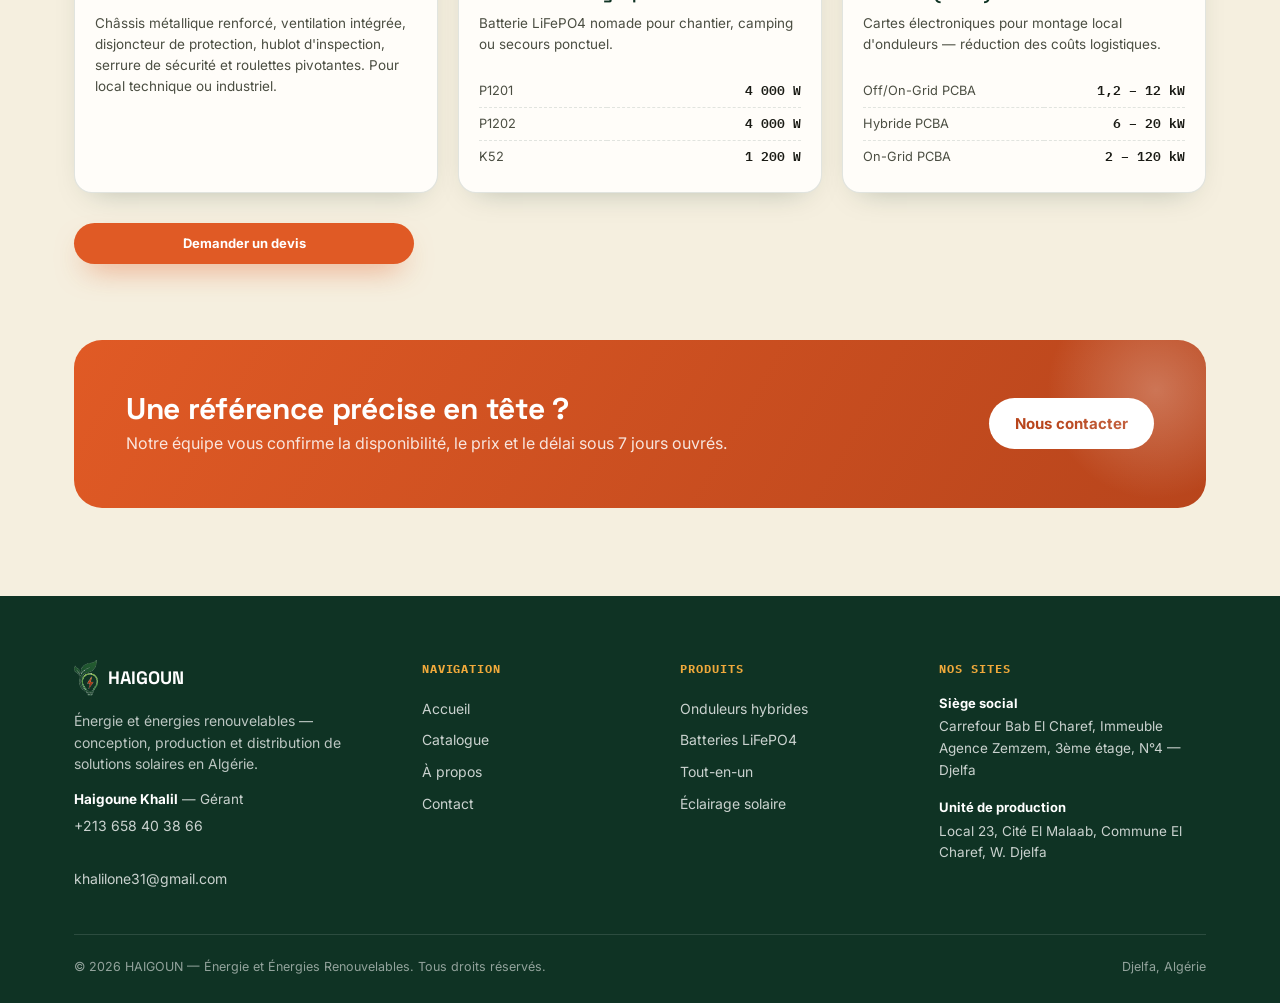
==== commit 04e1274f: "Update catalogue.html" ====
--- a/catalogue.html
+++ b/catalogue.html
@@ -391,7 +391,7 @@
             <tr><td>Orientation<span class="ar-line">التوجيه</span></td><td>Panneau et tête réglables séparément<span class="ar-line">اللوح والرأس قابلان للتعديل بشكل منفصل</span></td></tr>
             <tr><td>Usage<span class="ar-line">الاستخدام</span></td><td>Voirie, cours, espaces publics<span class="ar-line">الطرق، الساحات، الأماكن العامة</span></td></tr>
           </table>
-          <p style="font-size:12.5px;color:var(--ink-soft);margin:6px 0 0;">Réglage indépendant de l'angle du panneau et de la tête LED pour une orientation optimale été comme hiver.</p>
+          <p style="font-size:12.5px;color:var(--ink-soft);margin:6px 0 0;">Réglage indépendant de l'angle du panneau et de la tête LED pour une orientation optimale été comme hiver.<span class="ar-line">ضبط مستقل لزاوية اللوح الشمسي ورأس LED لتوجيه أمثل صيفًا وشتاءً.</span></p>
         </div>
       </div>
     </div>
